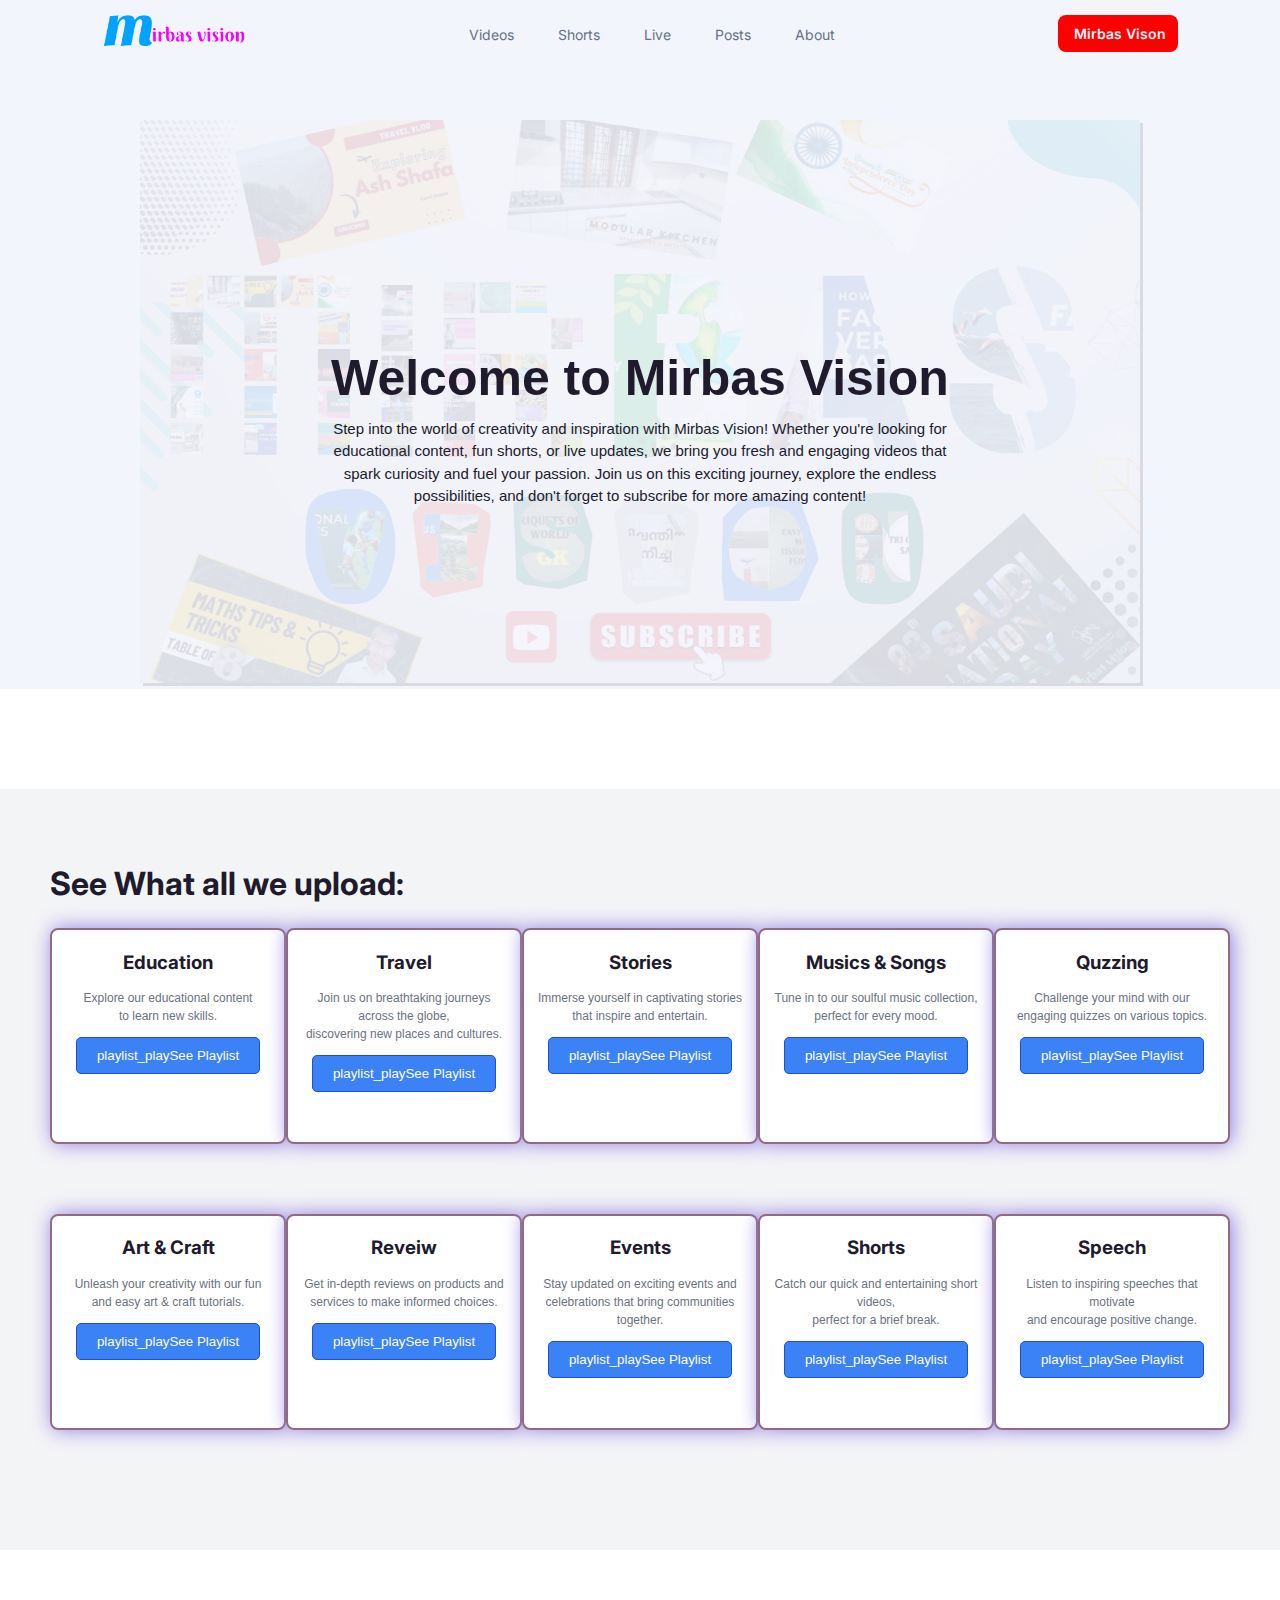
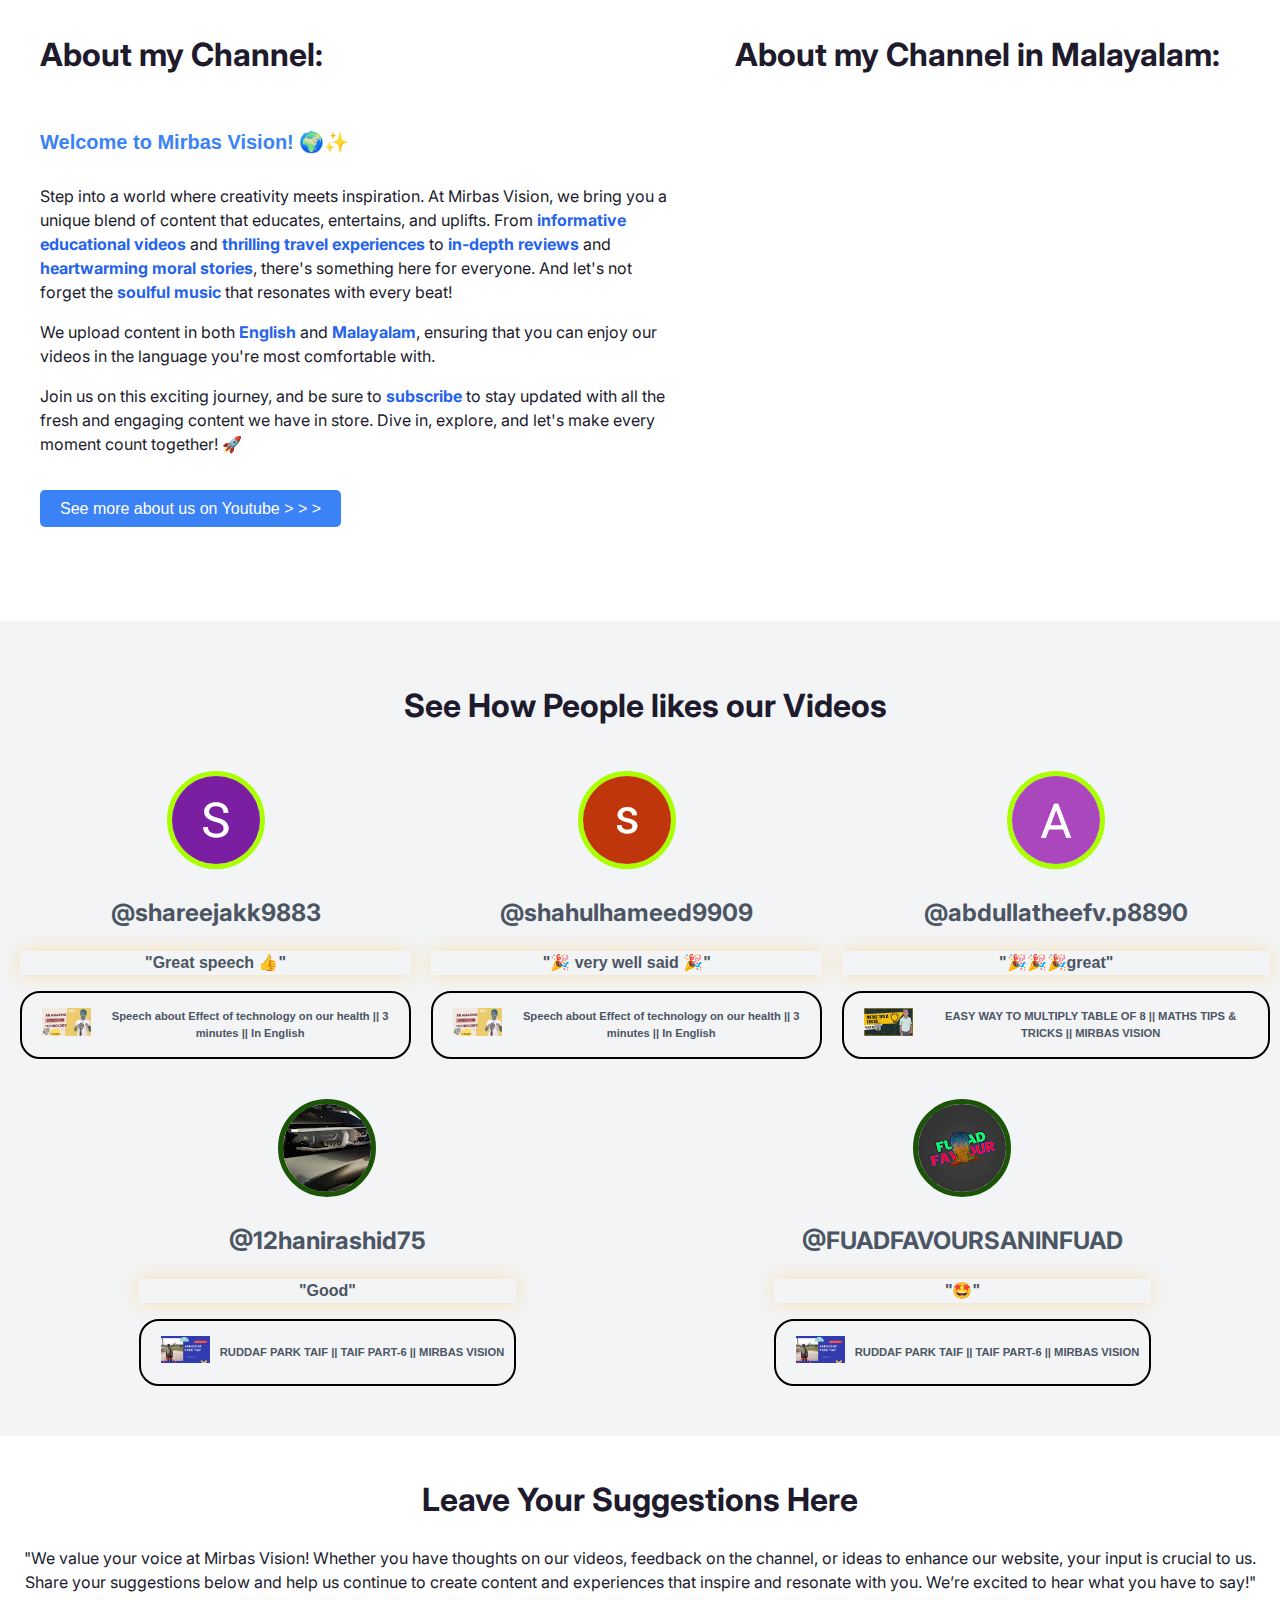
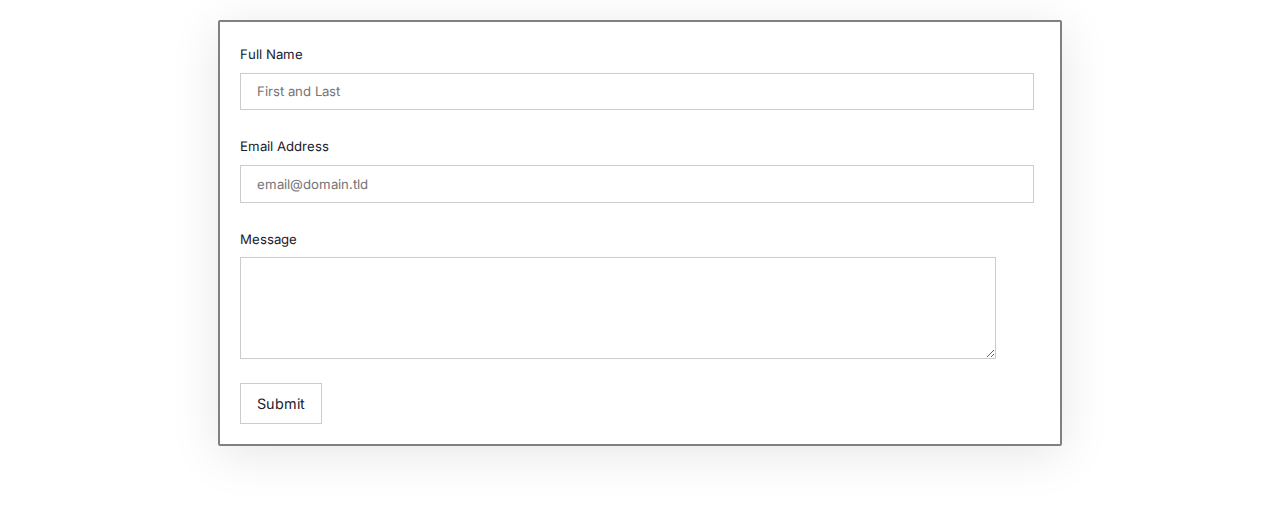
==== index.html @ 774555c0 "nav bar styling changed" ====
<!DOCTYPE html>
<html lang="en">
<head>
    <meta charset="UTF-8">
    <meta name="viewport" content="width=device-width, initial-scale=1.0">
    <title>Mirbas Vision</title>
    <link rel="stylesheet" href="styles.css">
    <link rel="icon" href="Images\icon.png">

    <!-- Google Fonts -->
    <link rel="preconnect" href="https://fonts.googleapis.com">
    <link rel="preconnect" href="https://fonts.gstatic.com" crossorigin>
    <link href="https://fonts.googleapis.com/css2?family=Inter:ital,opsz,wght@0,14..32,100..900;1,14..32,100..900&display=swap" rel="stylesheet">


    <!-- FontAwosme -->
    <script src="https://kit.fontawesome.com/451b776dbe.js" crossorigin="anonymous"></script>
</head>
<body>
    <!-- Nav Bar -->
    <div id="navbar" style="z-index: 1000000000;">
        <div>
           <a href="index.html"><img id="main-logo-img" src="Images\nav logo.png" alt="logo"></a>
            
        </div>
        <div>
            <a style="color: black; text-decoration: none;" href="#"><span class="nav-link">Videos</span></a>
            <a style="color: black; text-decoration: none;" href="#"><span class="nav-link">Shorts</span></a>
            <a style="color: black; text-decoration: none;" href="#"><span class="nav-link">Live</span></a>
            <a style="color: black; text-decoration: none;" href="#"><span class="nav-link">Posts</span></a>
            <a style="color: black; text-decoration: none;" href="#about-section"><span class="nav-link about-link">About</span></a>
        </div>
        <div>
            <a href="https://www.youtube.com/@MirbasVisionMirsab"  target="_blank"><button id="yt-channel-btn"><i class="fa-brands fa-youtube" style="color: white;margin-right: 4px;"></i>Mirbas Vison</button></a>
        </div>
    </div>

    <!-- Secction - 1 -->
    <div id="sec-1" style="z-index: 0;">
        
            <img class="thumbnail-images" src="Images/old images/sec-1-img.png" alt="thumbnail">
        <h1 class="main-text"  >Welcome to <span class="color-change">Mirbas</span> <span class="color-change">Vision</span></h1>
        <div >
            <p class="para">Step into the world of creativity and inspiration with Mirbas Vision! Whether you're looking for educational content, fun shorts, or live updates, we bring you fresh and engaging videos that spark curiosity and fuel your passion. Join us on this exciting journey, explore the endless possibilities, and don't forget to subscribe for more amazing content!</p>
        </div>
        
    </div>
    
    <!-- Section - 2 -->
     <div id="sec-2">
        <h1 class="sec-2-heading main-heading">See What all we upload:</h1>
        <div class="content-main">
            <div class="content-items">
                <h3 class="content-text sub-heading">Education</h3>
                <p class="content-sub-head">Explore our educational content <br> to learn new skills.</p>
                <a href="https://youtube.com/playlist?list=PL8bYaC7bhgFhU2jcxs4bhHSUCP9rIh7Uc&si=Q7-v6ZtLbxTSWRmW" target="_blank"><button class="playlist-btn"><span class="material-symbols-outlined">playlist_play</span>See Playlist</button></a>
            </div>
            <div class="content-items">
                <h3 class="content-text sub-heading">Travel</h3>
                <p class="content-sub-head">Join us on breathtaking journeys <br> across the globe, <br> discovering new places and cultures.</p>
                <a href="https://youtube.com/playlist?list=PL8bYaC7bhgFg9durEkNozwCu2TsKxeXyD&si=hVQhtFo_2AeL1i0R"  target="_blank"><button class="playlist-btn"><span class="material-symbols-outlined">playlist_play</span>See Playlist</button></a>
            </div>
            <div class="content-items sub-heading">
                <h3 class="content-text">Stories</h3>
                <p class="content-sub-head">Immerse yourself in captivating stories <br> that inspire and entertain.</p>
                <a href="https://youtube.com/playlist?list=PL8bYaC7bhgFjnvpKCzP7WiexSYbvR_JY8&si=AfLs-k0jHvlJJ1kh"  target="_blank"><button class="playlist-btn"><span class="material-symbols-outlined">playlist_play</span>See Playlist</button></a>
            </div>
            <div class="content-items">
                <h3 class="content-text sub-heading">Musics & Songs</h3>
                <p class="content-sub-head">Tune in to our soulful music collection, <br> perfect for every mood.</p>
                <a href="https://youtube.com/playlist?list=PL8bYaC7bhgFi1o4-rFasNGmetLKzV7WMw&si=-MtJgw8Ky19RTFXs"  target="_blank"><button class="playlist-btn"><span class="material-symbols-outlined">playlist_play</span>See Playlist</button></a>
            </div>
            <div class="content-items">
                <h3 class="content-text sub-heading">Quzzing</h3>
                <p class="content-sub-head">Challenge your mind with our <br> engaging quizzes on various topics.</p>
                <a href="https://youtube.com/playlist?list=PL8bYaC7bhgFjy9F2F4uWIHZuxIt1H5dH1&si=hp9HhJf40qnDJyjW"  target="_blank"><button class="playlist-btn"><span class="material-symbols-outlined">playlist_play</span>See Playlist</button></a>
            </div>
            
        
        </div>

        <div class="content-main" style="margin-top: 50px;">
            <div class="content-items">
                <h3 class="content-text sub-heading">Art & Craft</h3>
                <p class="content-sub-head">Unleash your creativity with our fun <br> and easy art & craft tutorials.</p>
                <a href="https://youtube.com/playlist?list=PL8bYaC7bhgFjEjI7gQEArBqPzir5z4-0Y&si=yaoNSfnRu_UNQ-P3" target="_blank"><button class="playlist-btn"><span class="material-symbols-outlined">playlist_play</span>See Playlist</button></a>
            </div>
            <div class="content-items">
                <h3 class="content-text sub-heading">Reveiw</h3>
                <p class="content-sub-head">Get in-depth reviews on products and <br> services to make informed choices.</p>
                <a href="https://youtube.com/playlist?list=PL8bYaC7bhgFimoFoyYu5Md6tYWU6nXYOX&si=oVUER81VOf3F0vpn"  target="_blank"><button class="playlist-btn"><span class="material-symbols-outlined">playlist_play</span>See Playlist</button></a>
            </div>
            <div class="content-items">
                <h3 class="content-text sub-heading">Events</h3>
                <p class="content-sub-head">Stay updated on exciting events and <br> celebrations that bring communities together.</p>
                <a href="https://youtube.com/playlist?list=PL8bYaC7bhgFhQ1uNkR5zOfLiBpOJpkiTk&si=vrElMH1qYsUXPWLz"  target="_blank"><button class="playlist-btn"><span class="material-symbols-outlined">playlist_play</span>See Playlist</button></a>
            </div>
            <div class="content-items">
                <h3 class="content-text sub-heading">Shorts</h3>
                <p class="content-sub-head">Catch our quick and entertaining short videos, <br> perfect for a brief break.</p>
                <a href="https://youtube.com/playlist?list=PL8bYaC7bhgFivG1ckwmCe3XUca18A1TVA&si=Pt8NgYuB4DyP9Gyt"  target="_blank"><button class="playlist-btn"><span class="material-symbols-outlined">playlist_play</span>See Playlist</button></a>
            </div>
            <div class="content-items">
                <h3 class="content-text sub-heading">Speech</h3>
                <p class="content-sub-head">Listen to inspiring speeches that motivate <br> and encourage positive change.</p>
                <a href="https://youtube.com/playlist?list=PL8bYaC7bhgFj2A86cq2F2PPoMRM8qU0Lr&si=WZkotZS6mG0tIe76"  target="_blank"><button class="playlist-btn"><span class="material-symbols-outlined">playlist_play</span>See Playlist</button></a>
            </div>
            
        
        </div>
     </div>

     <!-- About Section -->
      <div id="about-section">
        <div style="display: flex; justify-content: space-between;">
            <h1 class="about-sec-heading main-heading">About my Channel:</h1>
            <h1 class="about-sec-heading main-heading">About my Channel in Malayalam:</h1>
        </div>
        
        <div id="ab-content-main">
            <div>
                <h4 class="welcome-text">Welcome to<span class="m"> M</span><span class="irbas">irbas</span> Vision! 🌍✨</h4>
            <p class="ab-paragraph">
                Step into a world where creativity meets inspiration. At Mirbas Vision, we bring you a unique blend of content that educates, entertains, and uplifts. From <strong style="color: #2563EB;">informative educational videos</strong> and <strong style="color: #2563EB;">thrilling travel experiences</strong> to <strong style="color: #2563EB;">in-depth reviews</strong> and <strong style="color: #2563EB;">heartwarming moral stories</strong>, there's something here for everyone. And let's not forget the <strong style="color: #2563EB;">soulful music</strong> that resonates with every beat!
            </p>
            <p class="ab-paragraph">
                We upload content in both <strong style="color: #2563EB;">English</strong> and <strong style="color: #2563EB">Malayalam</strong>, ensuring that you can enjoy our videos in the language you're most comfortable with.
            </p>
            <p class="ab-paragraph" style="margin-bottom: 40px;">
                Join us on this exciting journey, and be sure to <strong style="color: #2563EB;">subscribe</strong> to stay updated with all the fresh and engaging content we have in store. Dive in, explore, and let's make every moment count together! 🚀
            </p>

            <a href="https://www.youtube.com/@MirbasVisionMirsab" class="see-more-link" target="_blank">See more about us on Youtube > > ></a>
            </div>
            
            <div>
                <iframe width="560" height="315" src="https://www.youtube.com/embed/m2aQiemJc_c?si=rCyb8382GKgwzSpM" title="YouTube video player" frameborder="0" allow="accelerometer; autoplay; clipboard-write; encrypted-media; gyroscope; picture-in-picture; web-share" referrerpolicy="strict-origin-when-cross-origin" allowfullscreen></iframe>
            </div>
            
        </div>

    </div>

    <!-- comments section-->
    <div id="comment-sec">
        <h1 class="c-sec-heading main-heading">See How People likes our Videos</h1>
        <div class="comments-main-div">
            <div class="comment-body">
                <img class="commenters-profile-img" src="Images/Profile-1.jpg" alt="commenter's profile picture on Youtube">
                <a style="text-decoration: none;" href="https://www.youtube.com/@shareejakk9883"><h2 class="commenters-name">@shareejakk9883</h2></a>
                <p class="comment-text">"Great  speech 👍"</p>
                <div class="commented-video-details-div"></a>
                    <a  href="https://youtu.be/Bf7k4PfpTXc?si=LZ9r51o5opU4KlUM" target="_blank"><img class="commented-video-img" src="Images/video-1.jpg" alt="commented-video-thumbnail"></a>
                    <a class="commented-video-title" href="https://youtu.be/Bf7k4PfpTXc?si=LZ9r51o5opU4KlUM" target="_blank">Speech about Effect of technology on our health || 3 minutes || In English</a>
                </div>
            </div>
            <div class="comment-body">
                <img class="commenters-profile-img" src="Images/Profile-2.jpg" alt="commenter's profile picture on Youtube">
                <a style="text-decoration: none;" href="https://www.youtube.com/@shahulhameed9909"><h2 class="commenters-name">@shahulhameed9909</h2></a>
                <p class="comment-text">"🎉 very well said 🎉"</p>
                <div class="commented-video-details-div"></a>
                    <a  href="https://youtu.be/Bf7k4PfpTXc?si=LZ9r51o5opU4KlUM" target="_blank"><img class="commented-video-img" src="Images/video-1.jpg" alt="commented-video-thumbnail"></a>
                    <a class="commented-video-title" href="https://youtu.be/Bf7k4PfpTXc?si=LZ9r51o5opU4KlUM" target="_blank">Speech about Effect of technology on our health || 3 minutes || In English</a>
                </div>
            </div>
            <div class="comment-body">
                <img class="commenters-profile-img" src="Images/Profile-3.jpg" alt="commenter's profile picture on Youtube">
                <a style="text-decoration: none;" href="https://www.youtube.com/@abdullatheefv.p8890"><h2 class="commenters-name">@abdullatheefv.p8890</h2></a>
                <p class="comment-text">"🎉🎉🎉great"</p>
                <div class="commented-video-details-div"></a>
                    <a  href="https://youtu.be/zej38-uhLE8?si=8oQ_Bh1FddoycqNY" target="_blank"><img class="commented-video-img" src="Images/video-2.jpg" alt="commented-video-thumbnail"></a>
                    <a class="commented-video-title" href="https://youtu.be/zej38-uhLE8?si=8oQ_Bh1FddoycqNY" target="_blank">EASY WAY TO MULTIPLY TABLE OF 8 || MATHS TIPS & TRICKS || MIRBAS VISION</a>
                </div>
            </div>
        </div>
        <div class="comments-main-div">
            <div class="comment-body">
                <img class="commenters-profile-img b" src="Images/Profile-4.jpg" alt="commenter's profile picture on Youtube">
                <a style="text-decoration: none;" href="https://www.youtube.com/@12hanirashid750"><h2 class="commenters-name">@12hanirashid75</h2></a>
                <p class="comment-text">"Good"</p>
                <div class="commented-video-details-div"></a>
                    <a  href="https://youtu.be/i2f1PzJlBdQ?si=f2pxNvwM7X4YpVJN" target="_blank"><img class="commented-video-img" src="Images/video-3.jpg" alt="commented-video-thumbnail"></a>
                    <a class="commented-video-title" href="https://youtu.be/i2f1PzJlBdQ?si=f2pxNvwM7X4YpVJN" target="_blank">RUDDAF PARK TAIF || TAIF PART-6 || MIRBAS VISION</a>
                </div>
            </div>
            <div class="comment-body">
                <img class="commenters-profile-img b" src="Images/Profile - 5.jpg" alt="commenter's profile picture on Youtube">
                <a style="text-decoration: none;" href="https://www.youtube.com/@FUADFAVOURSANINFUAD"><h2 class="commenters-name">@FUADFAVOURSANINFUAD</h2></a>
                <p class="comment-text">"🤩"</p>
                <div class="commented-video-details-div"></a>
                    <a  href="https://youtu.be/i2f1PzJlBdQ?si=f2pxNvwM7X4YpVJN" target="_blank"><img class="commented-video-img" src="Images/video-3.jpg" alt="commented-video-thumbnail"></a>
                    <a class="commented-video-title" href="https://youtu.be/i2f1PzJlBdQ?si=f2pxNvwM7X4YpVJN" target="_blank">RUDDAF PARK TAIF || TAIF PART-6 || MIRBAS VISION</a>
                </div>
            </div>

        </div>
    </div>

    <!-- Suggestion Section -->
    <div id="suggest-section">
        <h1 class="suggest-sec-heading main-heading">Leave Your Suggestions Here</h1>
        <p class="sub-heading" style="text-align: center;">"We value your voice at Mirbas Vision! Whether you have thoughts on our videos, feedback on the channel, or ideas to enhance our website, your input is crucial to us. Share your suggestions below and help us continue to create content and experiences that inspire and resonate with you. We’re excited to hear what you have to say!"

        </p>

        <div class="suggestion-input-main-container">
        
            <form id="fs-frm" name="simple-contact-form" accept-charset="utf-8" action="https://formspree.io/f/xdknygae" method="post">
                <fieldset id="fs-frm-inputs">
                  <label for="full-name">Full Name</label>
                  <input type="text" name="name" id="full-name" placeholder="First and Last" required="">
                  <label for="email-address">Email Address</label>
                  <input type="email" name="_replyto" id="email-address" placeholder="email@domain.tld" required="">
                  <label for="message">Message</label>
                  <textarea rows="5" name="message" id="message" placeholder="" required=""></textarea>
                  <input type="hidden" name="_subject" id="email-subject" value="Suggestions on website - Mirbas Vision">
                </fieldset>
                <input type="submit" value="Submit">
              </form>
        </div>
             
    </div>

    <!-- Footer Section -->
     <div id="footer-sec">
        <img src="" alt="">
     </div>

     <script>
        function isInViewport(element) {
            const rect = element.getBoundingClientRect();
            return rect.top <= 50 && rect.bottom >= 50;
        }

        // Add scroll event listener
        window.addEventListener('scroll', function() {
        const aboutSection = document.getElementById('about-section');
        const aboutLink = document.querySelector('.nav-link.about-link');
        
        if (isInViewport(aboutSection)) {
            aboutLink.classList.add('about-active');
        } else {
            aboutLink.classList.remove('about-active');
        }
        });
     </script>
</body>
</html>
---- styles.css ----
/* Main / Common */
body {
    margin: 0;
    font-family: Inter, sans-serif;
    color: #201a2d;
    font-size: 1rem;
    line-height: 1.5;
}
/* Nav Bar */
#navbar {
    font-size: 14px;
    font-family: Inter, sans-serif;
    background-color: #F3F5FC;
    display: flex;
    justify-content: space-around;
    padding: 15px 0 15px 0;
    position: fixed;
    top: 0;
    z-index: 99;
    width: -webkit-fill-available;
    
}

#main-logo-img {
    width: 9rem;
    margin: 0;
}

.nav-link {
    padding-top: 10px;
    font-size: 14px;
    margin: 0 20px;
    display: inline-block;
    color: #667085;
    font-size: .875rem;
    line-height: 1.2rem;
    text-decoration: none;
}


#yt-channel-btn {
    -webkit-text-size-adjust: 100%;
    font-family: Inter, sans-serif;
    position: relative;
    padding: 8px 12px; 
    margin: 0;
    font-size: .875rem;
    cursor: pointer;
    border-radius: .5rem;
    border: none;
    line-height: 1.5;
    min-width: 7.5rem;
    background-color: #FF0000;
    color: #f3f5fc;
    font-weight: 600;
    text-align: center;
}

.nav-link:hover {
    border-bottom: 4px solid #fcbf49;
    color: black;
    padding-bottom: 2px;
    font-weight: 600;
}

.nav-link.about-active {
    border-bottom: 4px solid #fcbf49;
    font-weight: 600;
  }
  
/* Section - 1 */
#sec-1 {
    
    padding: 120px 0 0 0;
    text-align: center;
    position: relative;
    text-align: center;
    background-color: #F3F5FC;

}

.thumbnail-images {
    position: relative;
    opacity: 10%;
    width: 1000px;
    box-shadow: 3px 3px black;

}

#thumbnail-images-div {
    border-radius: 10px;
}

.main-text {
    font-family: "Lobster Two", sans-serif;
    font-size: 50px;
    position: absolute;
    top: 50%;
    left: 50%;
    transform: translate(-50%, -50%);
}

.para {
    font-family: "Rubik", sans-serif;
    font-weight: 500;
    font-size: 15px;
    position: absolute;
    top: 65%;
    left: 50%;
    transform: translate(-50%, -50%);
}

.color-change:hover {
    color: #FF00FF;
}

/* Section - 2 */

#sec-2 {
    margin: 100px 0 0 0;
    padding: 50px 50px 100px 50px;
    background-color:#F3F4F6;
}

.content-main {
    display: flex;
    justify-content: space-around;
}

.sec-2-heading {
    
    margin-bottom: 20px;
    
}

.content-items {
    width: 222.425px;
    border-radius: 8px; 
    margin-bottom: 20px;
    background-color: white;
    border: 2px solid #916C80;
    padding: 0 10px 50px 10px;
    text-align: center;
    box-shadow: 2px 0 20px rgb(148, 126, 227);
    
    
}

.content-text {
    
    margin-bottom: 10px;
}

.playlist-btn {

    background-color: #3B82F6; 
    color: #FFFFFF; 
    border: 1px solid #1D4ED8; 
    padding: 10px 20px; 
    border-radius: 5px; 
    font-family: 'Roboto', sans-serif;
    margin: 0;
    cursor: pointer;

}

.playlist-btn:hover {
    background-color: #2563EB;
}

.content-sub-head {
    color: #6B7280;
    font-family: 'Roboto', sans-serif;
    font-size: 12px;
  }

/* About Section */

#about-section {
    margin: 60px 40px 0 40px;
    padding-bottom: 100px;
    background-color: #ffffff1c;

}

.about-sec-heading {
    font-weight: 700;
    font-size: 2rem;
    
    margin-right: 20px;
}

.welcome-text {
    font-size: 20px;
    font-family: 'Roboto', sans-serif;
    line-height: 1.5;
    color: #3B82F6 ;  
}



.ab-pragraph {
    font-family: 'Roboto', sans-serif;
    font-size: 1rem;
    line-height: 1.5;
    color: #4B5563;


}

#ab-content-main {
    display: flex;
    justify-content: space-evenly;
}

.see-more-link {
    background-color: #3B82F6; 
    color: #FFFFFF; 
    padding: 10px 20px; 
    border-radius: 5px; 
    border: #1D4ED8;
    text-decoration: none; 
    font-family: 'Roboto', sans-serif;
    margin-top: 50px;
    
}

.see-more-link:hover {
    background-color: #2563EB;
}

/* Comments Section */

#comment-sec {
    background-color:#F3F4F6;
    padding: 40px 0 30px 10px;
    text-align: center;

}


.comments-main-div {
    display: flex;
    justify-content: space-around;
}

.commenters-profile-img {
    border-radius: 80px;
    border: 5px solid rgb(170, 255, 0);
}

.commenters-name {
    color: #4B5563;
    line-height: 1.5;
    text-decoration: none;
    
}

.commenters-name:hover {
    color: blue;
}

.comment-text {
    font-family: 'Roboto', sans-serif;
    font-size: 1rem;
    font-weight: 600;
    line-height: 1.5;
    color: #4B5563;
    /* background-color: white; */
    box-shadow: 0 0 20px wheat;
}

.commented-video-details-div {
    display: flex;
    justify-content: space-around;
    align-items: center;
    border: 2px solid black;
    border-radius: 20px;
    padding: 5px 10px;
}

.comment-body {
    margin: 20px 10px 20px 10px;
}


.commented-video-img {
    width: 49px;
    padding: 10px;
}

.commented-video-title {
    text-decoration: none;
    font-family: 'Roboto', sans-serif;
    font-size: 0.7rem;
    font-weight: 600;
    line-height: 1.5;
    color: #4B5563;
}

.commented-video-details-div:hover .commented-video-title {
    display: none;
}

.commented-video-details-div:hover::before {
    content: "See more comments from this video";
    text-align: center;
    font-family: 'Roboto', sans-serif;
    font-size: 0.8rem;
    font-weight: 900;
    line-height: 1.5;
    color: #4B5563;
}

.b {
    border: 5px solid rgb(27, 84, 6);
}

/* Suggestion Section */

#suggest-section {
    padding: 0 20px;
    margin: 40px 0 30px 0;
    text-align: center;
}

.suggestion-input-main-container {
    display: inline-flex;
    border: 2px solid gray;
    background-color: white;
    border-radius: 2px;
    margin: 10px;
    box-shadow: 0 8px 50px rgba(0, 0, 0, 0.1);


    
}

form {
    width: 50rem;
    margin: 20px;
}


#fs-frm input,
#fs-frm select,
#fs-frm textarea,
#fs-frm fieldset,
#fs-frm optgroup,
#fs-frm label,
#fs-frm #card-element:disabled {
  font-family: inherit;
  font-size: 90%;
  color: inherit;
  border: none;
  border-radius: 0;
  display: block;
  width: 95%;
  padding: 0;
  margin: 0;
  -webkit-appearance: none;
  appearance: none;
}
#fs-frm label,
#fs-frm legend,
#fs-frm ::placeholder {
  font-size: .825rem;
  margin-bottom: .5rem;
  padding-top: .2rem;
  display: flex;
  align-items: baseline;
}

/* border, padding, margin, width */
#fs-frm input,
#fs-frm select,
#fs-frm textarea,
#fs-frm #card-element {
  border: 1px solid rgba(0,0,0,0.2);
  background-color: rgba(255,255,255,0.9);
  padding: .75em 1rem;
  margin-bottom: 1.5rem;
}
#fs-frm input:focus,
#fs-frm select:focus,
#fs-frm textarea:focus {
  background-color: white;
  outline-style: solid;
  outline-width: thin;
  outline-color: gray;
  outline-offset: -1px;
}
#fs-frm [type="text"],
#fs-frm [type="email"] {
  width: 100%;
}
#fs-frm [type="button"],
#fs-frm [type="submit"],
#fs-frm [type="reset"] {
  width: auto;
  cursor: pointer;
  -webkit-appearance: button;
  -moz-appearance: button;
  appearance: button;
}
#fs-frm [type="button"]:focus,
#fs-frm [type="submit"]:focus,
#fs-frm [type="reset"]:focus {
  outline: none;
}
#fs-frm [type="submit"],
#fs-frm [type="reset"] {
  margin-bottom: 0;
}
#fs-frm select {
  text-transform: none;
}

#fs-frm [type="checkbox"] {
  -webkit-appearance: checkbox;
  -moz-appearance: checkbox;
  appearance: checkbox;
  display: inline-block;
  width: auto;
  margin: 0 .5em 0 0 !important;
}

#fs-frm [type="radio"] {
  -webkit-appearance: radio;
  -moz-appearance: radio;
  appearance: radio;
}
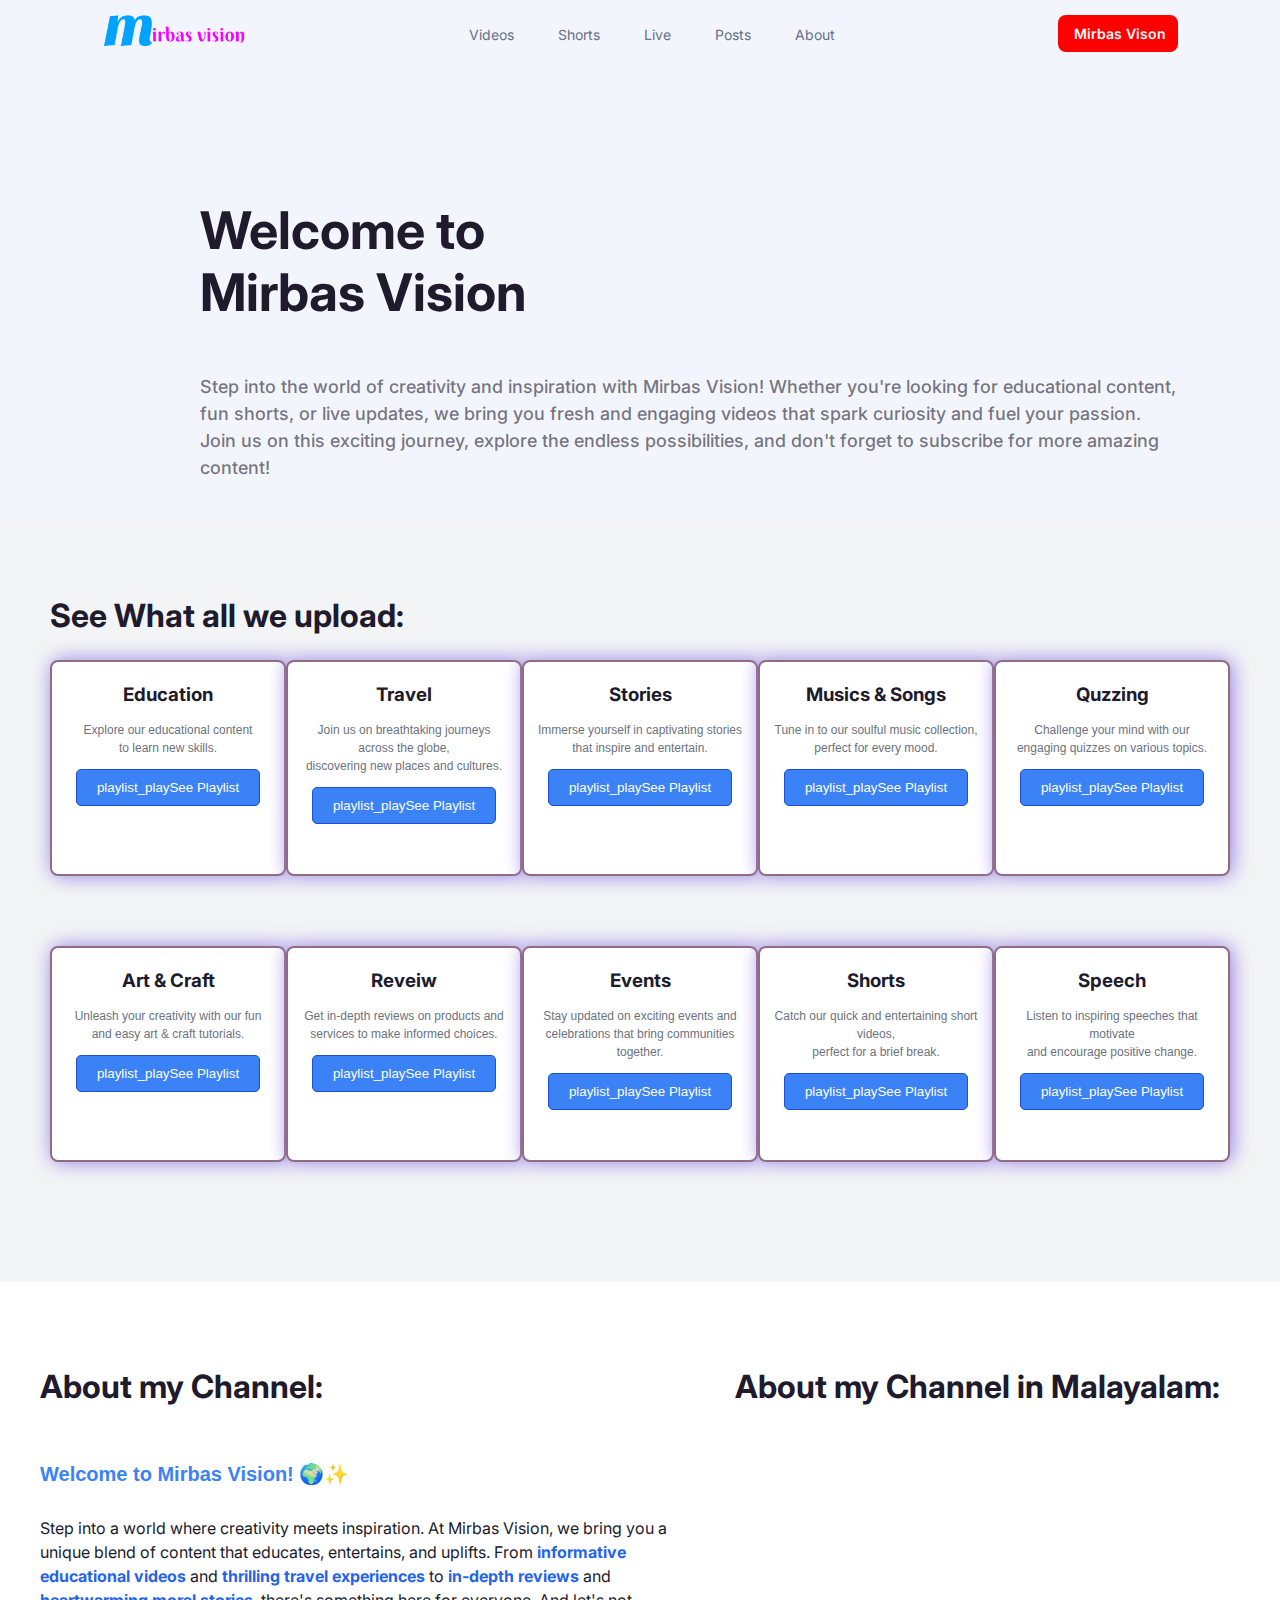
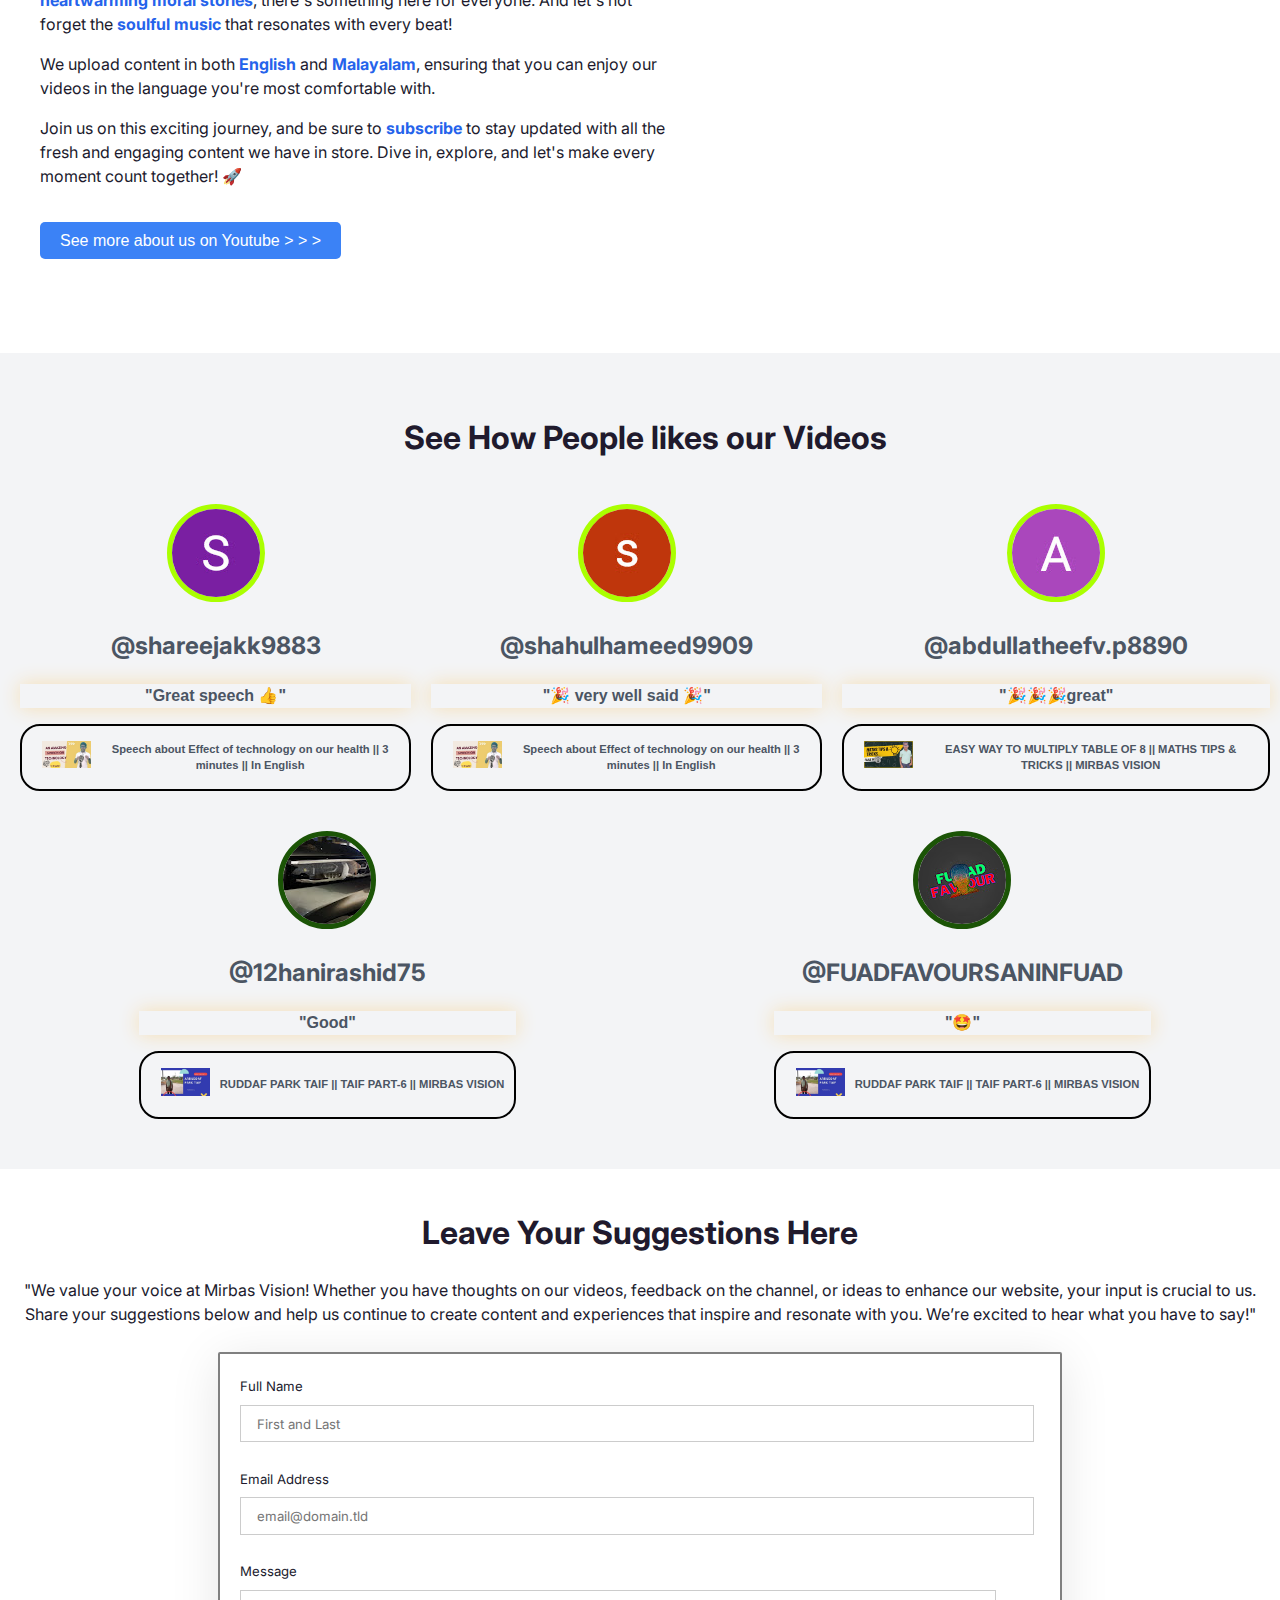
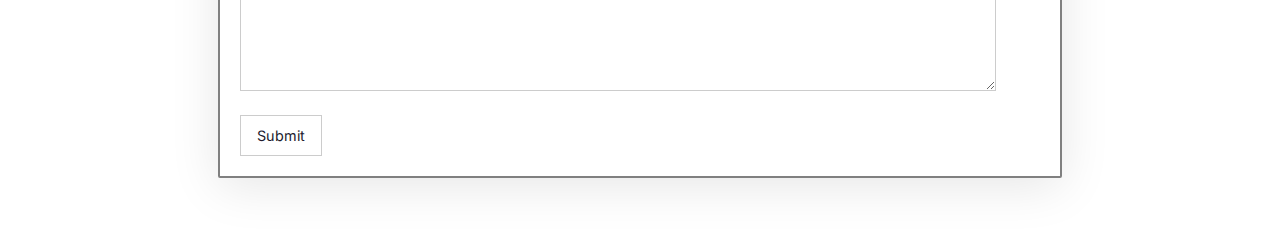
==== commit 4f591b7e: "section 1 edited -1" ====
--- a/index.html
+++ b/index.html
@@ -38,11 +38,15 @@
     <!-- Secction - 1 -->
     <div id="sec-1" style="z-index: 0;">
         
-            <img class="thumbnail-images" src="Images/old images/sec-1-img.png" alt="thumbnail">
-        <h1 class="main-text"  >Welcome to <span class="color-change">Mirbas</span> <span class="color-change">Vision</span></h1>
         <div >
-            <p class="para">Step into the world of creativity and inspiration with Mirbas Vision! Whether you're looking for educational content, fun shorts, or live updates, we bring you fresh and engaging videos that spark curiosity and fuel your passion. Join us on this exciting journey, explore the endless possibilities, and don't forget to subscribe for more amazing content!</p>
-        </div>
+        <h1 class="main-text"  >Welcome to <br> <span class="color-change">Mirbas</span> <span class="color-change">Vision</span></h1>
+        <p class="para">Step into the world of creativity and inspiration with Mirbas Vision! Whether you're looking for educational content, fun shorts, or live updates, we bring you fresh and engaging videos that spark curiosity and fuel your passion. Join us on this exciting journey, explore the endless possibilities, and don't forget to subscribe for more amazing content!</p>
+        </div>
+        <div>
+            <img class="shape-graphics-img" src="https://assets.website-files.com/63902f1c487649a4346ac133/63902f1c487649d6266ac178_shape-01.svg" loading="lazy" alt="" class="img-shape" style="will-change: transform; transform: translate3d(0.654656rem, 0.71225rem, 0px) scale3d(1, 1, 1) rotateX(0deg) rotateY(0deg) rotateZ(0deg) skew(0deg, 0deg); transform-style: preserve-3d;">
+        </div>
+            
+        
         
     </div>
     
--- a/styles.css
+++ b/styles.css
@@ -70,44 +70,32 @@
   
 /* Section - 1 */
 #sec-1 {
-    
-    padding: 120px 0 0 0;
-    text-align: center;
+    display: flex;
+    justify-content: space-around;
+    padding: 200px 100px 0 200px;
+    margin: 0;
     position: relative;
-    text-align: center;
     background-color: #F3F5FC;
-
-}
-
-.thumbnail-images {
-    position: relative;
-    opacity: 10%;
-    width: 1000px;
-    box-shadow: 3px 3px black;
-
-}
-
-#thumbnail-images-div {
-    border-radius: 10px;
+    width: auto;
+
 }
 
 .main-text {
-    font-family: "Lobster Two", sans-serif;
-    font-size: 50px;
-    position: absolute;
-    top: 50%;
-    left: 50%;
-    transform: translate(-50%, -50%);
+    margin: 0 0 3rem 0;
+    font-size: 3.25rem;
+    line-height: 1.2;
+    font-weight: 700;
 }
 
 .para {
-    font-family: "Rubik", sans-serif;
+    margin-bottom: 2.5rem;
     font-weight: 500;
-    font-size: 15px;
-    position: absolute;
-    top: 65%;
-    left: 50%;
-    transform: translate(-50%, -50%);
+    font-size: 1.125rem;
+    color: rgba(32, 26, 45, .6);
+}
+
+.shape-graphics-img {
+    margin: 0 2px 0 0;
 }
 
 .color-change:hover {
@@ -117,7 +105,7 @@
 /* Section - 2 */
 
 #sec-2 {
-    margin: 100px 0 0 0;
+    margin: 0 0 0 0;
     padding: 50px 50px 100px 50px;
     background-color:#F3F4F6;
 }
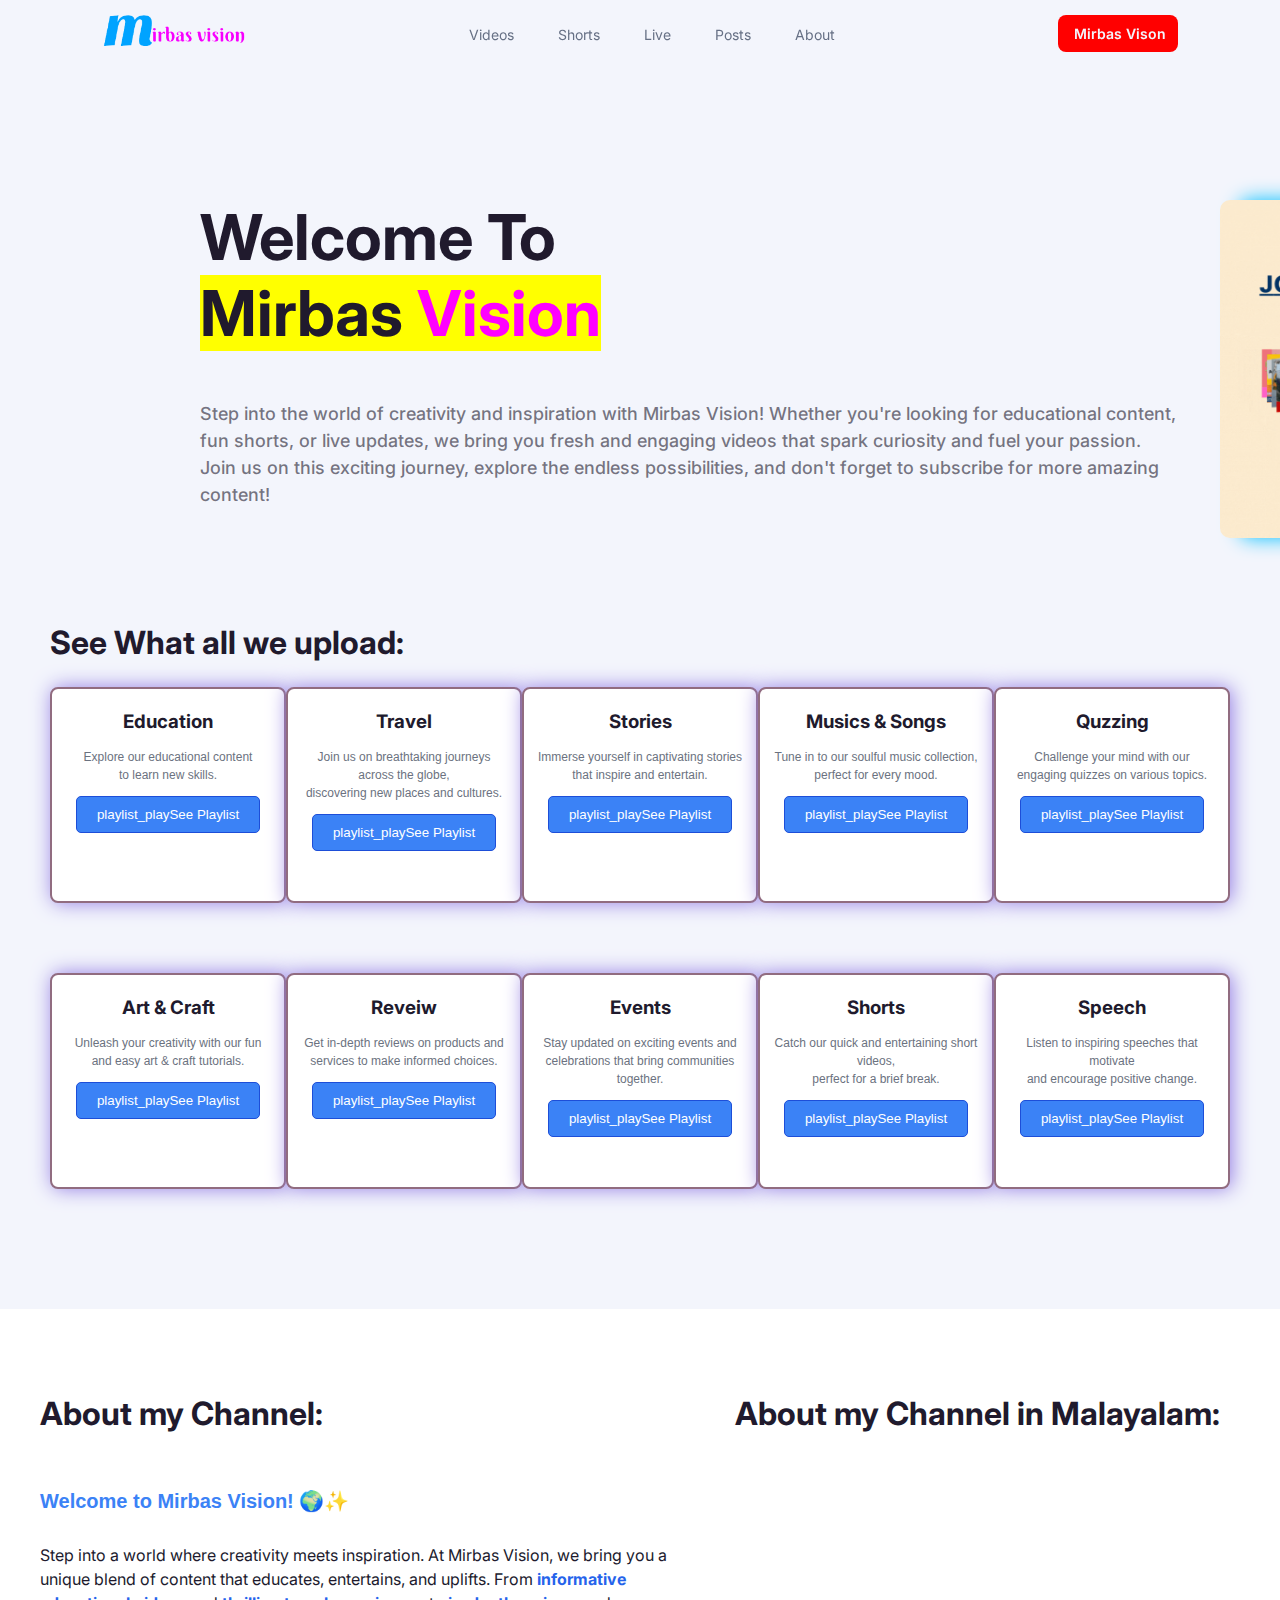
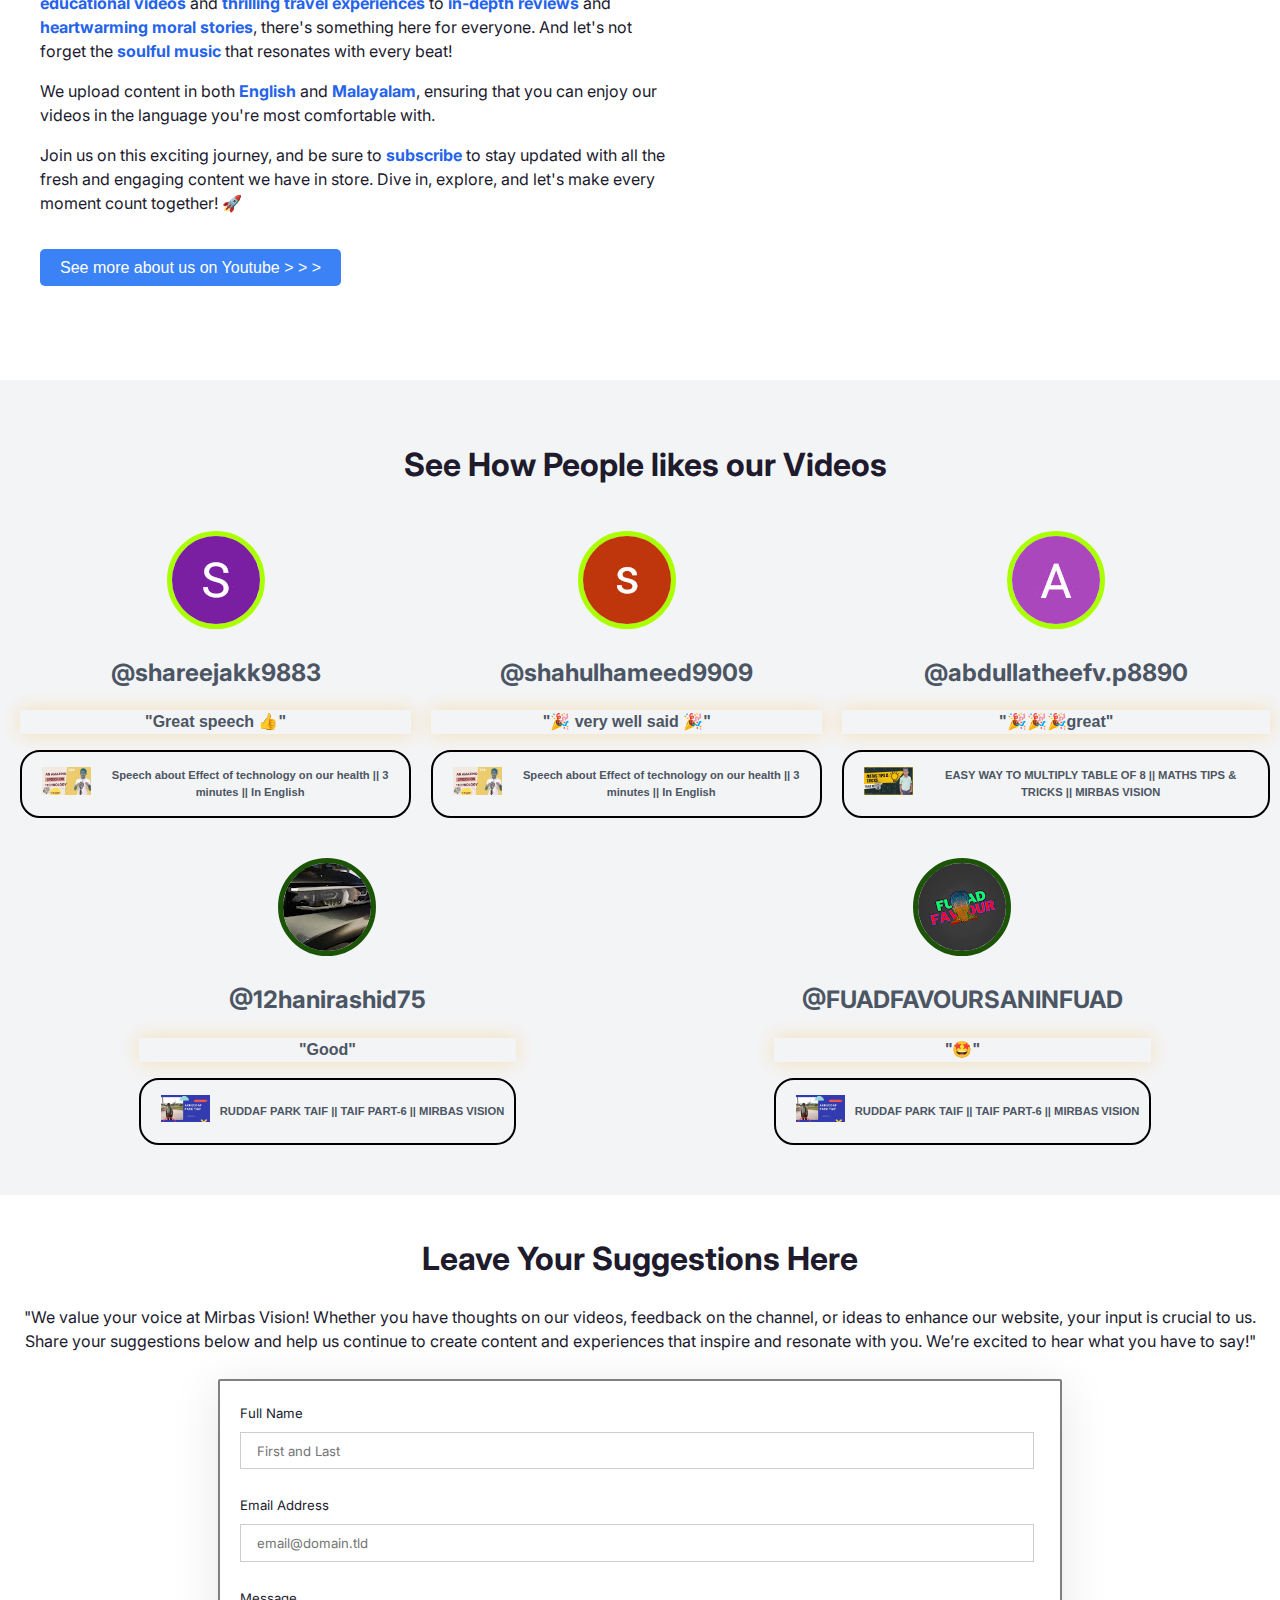
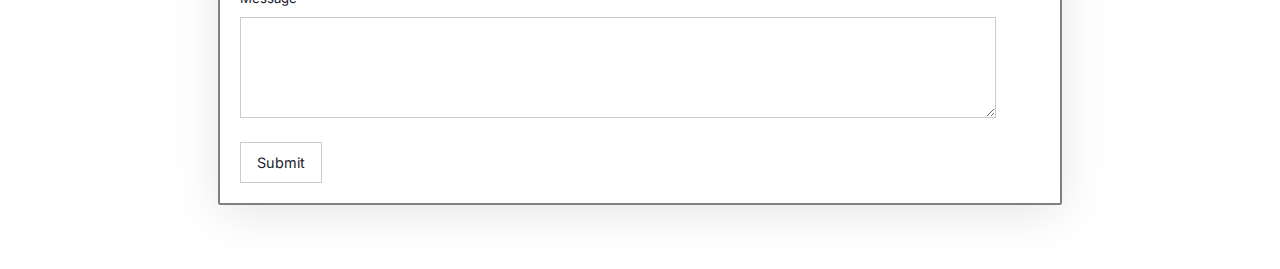
==== commit d098bad6: "Edited Hero Section" ====
--- a/index.html
+++ b/index.html
@@ -39,10 +39,11 @@
     <div id="sec-1" style="z-index: 0;">
         
         <div >
-        <h1 class="main-text"  >Welcome to <br> <span class="color-change">Mirbas</span> <span class="color-change">Vision</span></h1>
+        <h1 class="main-text"  >Welcome To <br> <span class="highlight"><span class="color-change">Mirbas</span> <span class="color-change" style="color: #FF00FF;">Vision</span></span></h1>
         <p class="para">Step into the world of creativity and inspiration with Mirbas Vision! Whether you're looking for educational content, fun shorts, or live updates, we bring you fresh and engaging videos that spark curiosity and fuel your passion. Join us on this exciting journey, explore the endless possibilities, and don't forget to subscribe for more amazing content!</p>
         </div>
         <div>
+            <img class="growth-img-gif" src="Images/sec-1-grafics.gif" alt="growth-gif">
             <img class="shape-graphics-img" src="https://assets.website-files.com/63902f1c487649a4346ac133/63902f1c487649d6266ac178_shape-01.svg" loading="lazy" alt="" class="img-shape" style="will-change: transform; transform: translate3d(0.654656rem, 0.71225rem, 0px) scale3d(1, 1, 1) rotateX(0deg) rotateY(0deg) rotateZ(0deg) skew(0deg, 0deg); transform-style: preserve-3d;">
         </div>
             
@@ -247,6 +248,16 @@
             aboutLink.classList.remove('about-active');
         }
         });
+
+        
+      window.addEventListener('scroll',(e)=>{
+        const nav = document.querySelector('#navbar');
+        if(window.pageYOffset>0){
+          nav.classList.add("add-shadow");
+        }else{
+          nav.classList.remove("add-shadow");
+        }
+      });
      </script>
 </body>
 </html>--- a/styles.css
+++ b/styles.css
@@ -10,7 +10,6 @@
 #navbar {
     font-size: 14px;
     font-family: Inter, sans-serif;
-    background-color: #F3F5FC;
     display: flex;
     justify-content: space-around;
     padding: 15px 0 15px 0;
@@ -67,6 +66,13 @@
     border-bottom: 4px solid #fcbf49;
     font-weight: 600;
   }
+
+.add-shadow {
+    box-shadow: rgba(60, 64, 67, 0.3) 0px 1px 2px 0px;
+    background-color: white;
+    transition: all 0.5s ease-out allow-discrete;
+}
+  
   
 /* Section - 1 */
 #sec-1 {
@@ -82,7 +88,7 @@
 
 .main-text {
     margin: 0 0 3rem 0;
-    font-size: 3.25rem;
+    font-size: 3.95rem;
     line-height: 1.2;
     font-weight: 700;
 }
@@ -95,9 +101,22 @@
 }
 
 .shape-graphics-img {
-    margin: 0 2px 0 0;
-}
-
+    margin-top: -140px;
+    z-index: 5;
+    position: relative;
+}
+
+.growth-img-gif {
+    position: absolute;
+    margin: 0 0 0 40px;
+    width: 600px;
+    border-radius: 10px;
+    z-index: 900;
+    box-shadow: 20px 0px 20px deepskyblue ;
+}
+.highlight{
+    background-color: yellow;
+}
 .color-change:hover {
     color: #FF00FF;
 }
@@ -107,7 +126,7 @@
 #sec-2 {
     margin: 0 0 0 0;
     padding: 50px 50px 100px 50px;
-    background-color:#F3F4F6;
+    background-color:#F3F5FC;
 }
 
 .content-main {
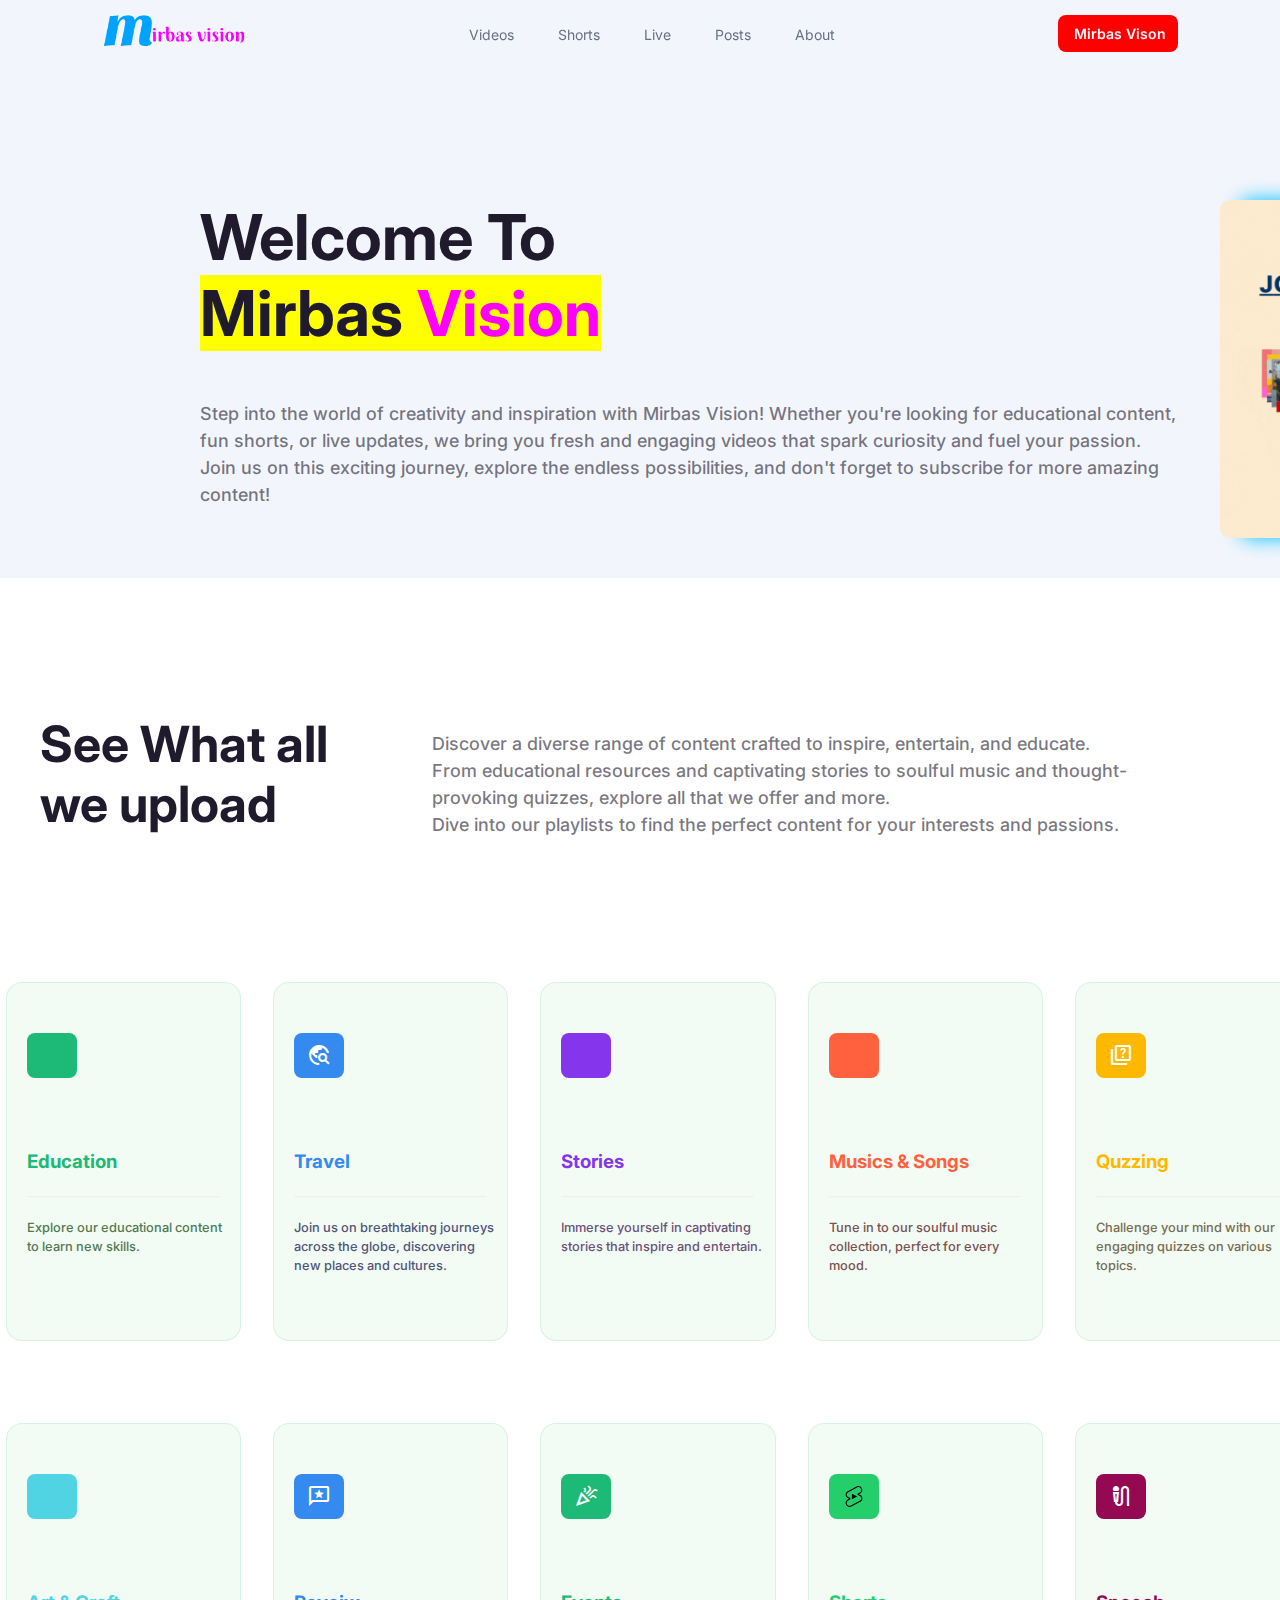
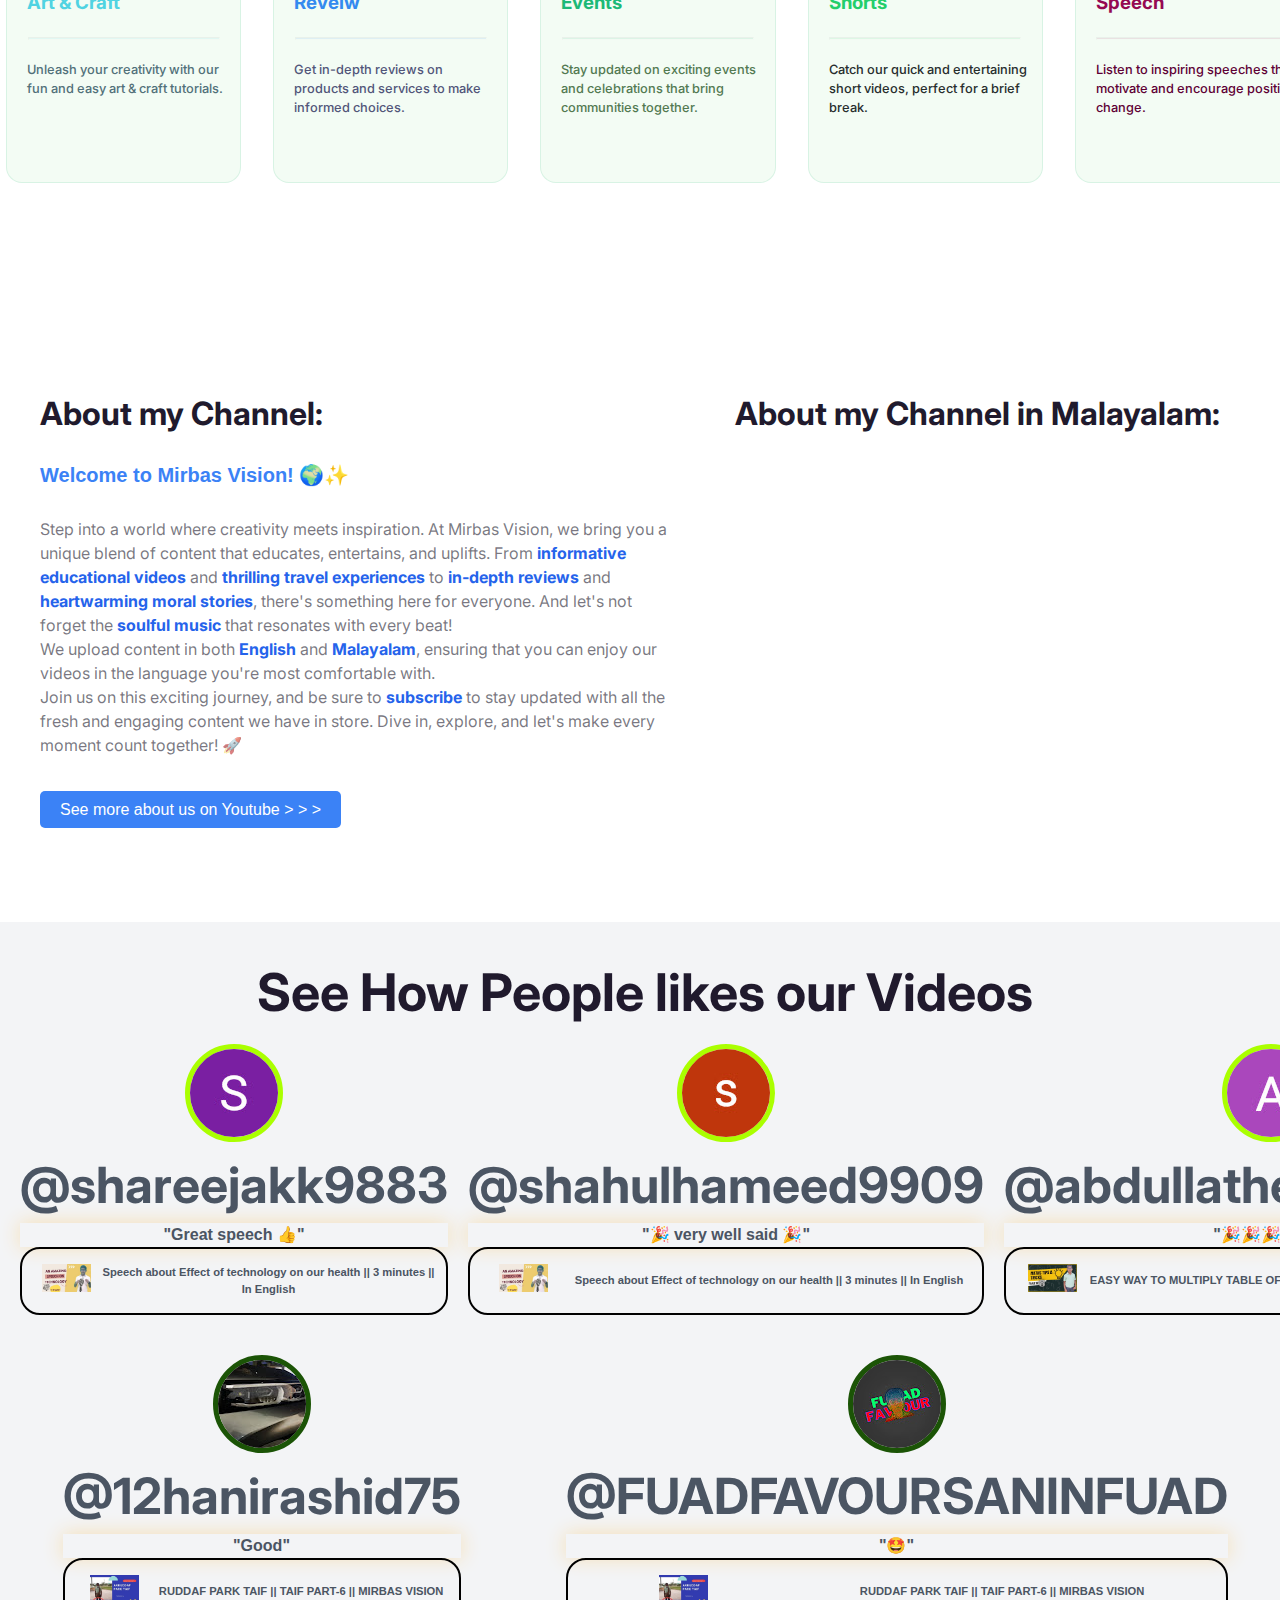
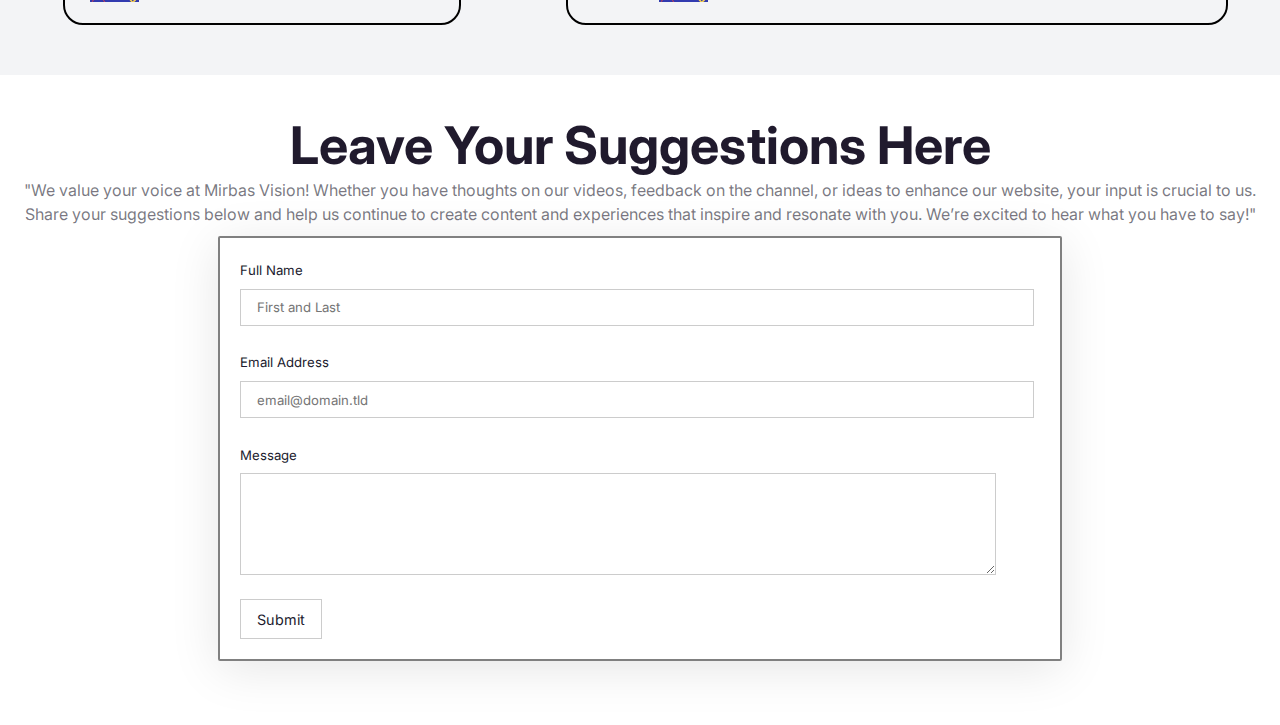
==== commit 283a3a77: "Secton - 2 edited" ====
--- a/index.html
+++ b/index.html
@@ -11,7 +11,7 @@
     <link rel="preconnect" href="https://fonts.googleapis.com">
     <link rel="preconnect" href="https://fonts.gstatic.com" crossorigin>
     <link href="https://fonts.googleapis.com/css2?family=Inter:ital,opsz,wght@0,14..32,100..900;1,14..32,100..900&display=swap" rel="stylesheet">
-
+    <link rel="stylesheet" href="https://fonts.googleapis.com/css2?family=Material+Symbols+Outlined:opsz,wght,FILL,GRAD@20..48,100..700,0..1,-50..200" />
 
     <!-- FontAwosme -->
     <script src="https://kit.fontawesome.com/451b776dbe.js" crossorigin="anonymous"></script>
@@ -53,65 +53,98 @@
     
     <!-- Section - 2 -->
      <div id="sec-2">
-        <h1 class="sec-2-heading main-heading">See What all we upload:</h1>
+        <div class="headings">
+            <h2 class="sec-2-heading main-heading">See What all we upload</h2>
+            <div>
+                <p style="font-size: 1.125rem; font-weight: 500" class="sec-2-sub-heading">Discover a diverse range of content crafted to inspire, entertain, and educate. <br> From educational resources and captivating stories to soulful music and thought-provoking quizzes, explore all that we offer and more. <br> Dive into our playlists to find the perfect content for your interests and passions.</p>
+            </div>
+        </div>
         <div class="content-main">
-            <div class="content-items">
-                <h3 class="content-text sub-heading">Education</h3>
-                <p class="content-sub-head">Explore our educational content <br> to learn new skills.</p>
-                <a href="https://youtube.com/playlist?list=PL8bYaC7bhgFhU2jcxs4bhHSUCP9rIh7Uc&si=Q7-v6ZtLbxTSWRmW" target="_blank"><button class="playlist-btn"><span class="material-symbols-outlined">playlist_play</span>See Playlist</button></a>
-            </div>
-            <div class="content-items">
-                <h3 class="content-text sub-heading">Travel</h3>
-                <p class="content-sub-head">Join us on breathtaking journeys <br> across the globe, <br> discovering new places and cultures.</p>
-                <a href="https://youtube.com/playlist?list=PL8bYaC7bhgFg9durEkNozwCu2TsKxeXyD&si=hVQhtFo_2AeL1i0R"  target="_blank"><button class="playlist-btn"><span class="material-symbols-outlined">playlist_play</span>See Playlist</button></a>
-            </div>
-            <div class="content-items sub-heading">
-                <h3 class="content-text">Stories</h3>
-                <p class="content-sub-head">Immerse yourself in captivating stories <br> that inspire and entertain.</p>
-                <a href="https://youtube.com/playlist?list=PL8bYaC7bhgFjnvpKCzP7WiexSYbvR_JY8&si=AfLs-k0jHvlJJ1kh"  target="_blank"><button class="playlist-btn"><span class="material-symbols-outlined">playlist_play</span>See Playlist</button></a>
-            </div>
-            <div class="content-items">
-                <h3 class="content-text sub-heading">Musics & Songs</h3>
-                <p class="content-sub-head">Tune in to our soulful music collection, <br> perfect for every mood.</p>
-                <a href="https://youtube.com/playlist?list=PL8bYaC7bhgFi1o4-rFasNGmetLKzV7WMw&si=-MtJgw8Ky19RTFXs"  target="_blank"><button class="playlist-btn"><span class="material-symbols-outlined">playlist_play</span>See Playlist</button></a>
-            </div>
-            <div class="content-items">
-                <h3 class="content-text sub-heading">Quzzing</h3>
-                <p class="content-sub-head">Challenge your mind with our <br> engaging quizzes on various topics.</p>
-                <a href="https://youtube.com/playlist?list=PL8bYaC7bhgFjy9F2F4uWIHZuxIt1H5dH1&si=hp9HhJf40qnDJyjW"  target="_blank"><button class="playlist-btn"><span class="material-symbols-outlined">playlist_play</span>See Playlist</button></a>
-            </div>
-            
-        
-        </div>
-
-        <div class="content-main" style="margin-top: 50px;">
-            <div class="content-items">
-                <h3 class="content-text sub-heading">Art & Craft</h3>
-                <p class="content-sub-head">Unleash your creativity with our fun <br> and easy art & craft tutorials.</p>
-                <a href="https://youtube.com/playlist?list=PL8bYaC7bhgFjEjI7gQEArBqPzir5z4-0Y&si=yaoNSfnRu_UNQ-P3" target="_blank"><button class="playlist-btn"><span class="material-symbols-outlined">playlist_play</span>See Playlist</button></a>
-            </div>
-            <div class="content-items">
-                <h3 class="content-text sub-heading">Reveiw</h3>
-                <p class="content-sub-head">Get in-depth reviews on products and <br> services to make informed choices.</p>
-                <a href="https://youtube.com/playlist?list=PL8bYaC7bhgFimoFoyYu5Md6tYWU6nXYOX&si=oVUER81VOf3F0vpn"  target="_blank"><button class="playlist-btn"><span class="material-symbols-outlined">playlist_play</span>See Playlist</button></a>
-            </div>
-            <div class="content-items">
-                <h3 class="content-text sub-heading">Events</h3>
-                <p class="content-sub-head">Stay updated on exciting events and <br> celebrations that bring communities together.</p>
-                <a href="https://youtube.com/playlist?list=PL8bYaC7bhgFhQ1uNkR5zOfLiBpOJpkiTk&si=vrElMH1qYsUXPWLz"  target="_blank"><button class="playlist-btn"><span class="material-symbols-outlined">playlist_play</span>See Playlist</button></a>
-            </div>
-            <div class="content-items">
-                <h3 class="content-text sub-heading">Shorts</h3>
-                <p class="content-sub-head">Catch our quick and entertaining short videos, <br> perfect for a brief break.</p>
-                <a href="https://youtube.com/playlist?list=PL8bYaC7bhgFivG1ckwmCe3XUca18A1TVA&si=Pt8NgYuB4DyP9Gyt"  target="_blank"><button class="playlist-btn"><span class="material-symbols-outlined">playlist_play</span>See Playlist</button></a>
-            </div>
-            <div class="content-items">
-                <h3 class="content-text sub-heading">Speech</h3>
-                <p class="content-sub-head">Listen to inspiring speeches that motivate <br> and encourage positive change.</p>
-                <a href="https://youtube.com/playlist?list=PL8bYaC7bhgFj2A86cq2F2PPoMRM8qU0Lr&si=WZkotZS6mG0tIe76"  target="_blank"><button class="playlist-btn"><span class="material-symbols-outlined">playlist_play</span>See Playlist</button></a>
-            </div>
-            
-        
+            <a class="playlist-link" href="https://youtube.com/playlist?list=PL8bYaC7bhgFhU2jcxs4bhHSUCP9rIh7Uc&si=nShqKZ0RgcwBSOHH" target="_blank">
+                <div style="color: #1cb977;" class="content-items">
+                    <div class="icon" style="background-color: #1cb977 !important ;"><i style="padding-right: 10px;" class="fa-solid fa-person-chalkboard fa-xl"></i></div>
+                    <h3 class="content-text sub-heading">Education</h3>
+                    <hr class="content-break-point" style="background-color: #1cb977;">
+                    <p class="content-sub-head" style="color: #527951;">Explore our educational content to learn new skills.</p>
+                </div>
+            </a>
+            <a class="playlist-link" href="https://youtube.com/playlist?list=PL8bYaC7bhgFg9durEkNozwCu2TsKxeXyD&si=hVQhtFo_2AeL1i0R" target="_blank">
+                <div style="color: #348AEF;" class="content-items">
+                    <div class="icon" style="background-color: #348AEF !important ;"><span class="material-symbols-outlined">travel_explore</span></div>
+                    <h3 class="content-text sub-heading">Travel</h3>
+                    <hr class="content-break-point" style="background-color: #348AEF;">
+                    <p class="content-sub-head" style="color: #515579;">Join us on breathtaking journeys across the globe, discovering new places and cultures.</p>
+                </div>
+            </a>
+
+            <a class="playlist-link" href="https://youtube.com/playlist?list=PL8bYaC7bhgFjnvpKCzP7WiexSYbvR_JY8&si=AfLs-k0jHvlJJ1kh" target="_blank">
+                <div style="color: #8535EB;" class="content-items">
+                    <div class="icon" style="background-color: #8535EB !important ;"><i class="fa-solid fa-film fa-xl"></i></div>
+                    <h3 class="content-text sub-heading">Stories</h3>
+                    <hr class="content-break-point" style="background-color: #8535EB;">
+                    <p class="content-sub-head" style="color: #6c5179;">Immerse yourself in captivating stories that inspire and entertain.</p>
+                </div>
+            </a>
+            <a class="playlist-link" href="https://youtube.com/playlist?list=PL8bYaC7bhgFi1o4-rFasNGmetLKzV7WMw&si=-MtJgw8Ky19RTFXs" target="_blank">
+                <div style="color: #FF613F;" class="content-items">
+                    <div class="icon" style="background-color: #FF613F !important ;"><i class="fa-solid fa-music fa-xl"></i></div>
+                    <h3 class="content-text sub-heading">Musics & Songs</h3>
+                    <hr class="content-break-point" style="background-color: #FF613F;">
+                    <p class="content-sub-head" style="color: #795151;">Tune in to our soulful music collection, perfect for every mood.</p>
+                </div>
+            </a>
+            <a class="playlist-link" href="https://youtube.com/playlist?list=PL8bYaC7bhgFjy9F2F4uWIHZuxIt1H5dH1&si=hp9HhJf40qnDJyjW" target="_blank">
+                <div style="color: #FFB800;" class="content-items">
+                    <div class="icon" style="background-color: #FFB800 !important ;"><span class="material-symbols-outlined">quiz</span></div>
+                    <h3 class="content-text sub-heading">Quzzing</h3>
+                    <hr class="content-break-point" style="background-color: #FFB800;">
+                    <p class="content-sub-head" style="color: #796c51;">Challenge your mind with our engaging quizzes on various topics.</p>
+                </div>
+            </a>
+            
+        </div>
+
+        <div class="content-main" style="margin-top: 50px;"> 
+            <a class="playlist-link" href="https://youtube.com/playlist?list=PL8bYaC7bhgFjEjI7gQEArBqPzir5z4-0Y&si=yaoNSfnRu_UNQ-P3" target="_blank">
+                <div style="color: #50D3E2;" class="content-items">
+                    <div class="icon" style="background-color: #50D3E2 !important ;"><i class="fa-solid fa-palette fa-xl"></i></div>
+                    <h3 class="content-text sub-heading">Art & Craft</h3>
+                    <hr class="content-break-point" style="background-color: #50D3E2;">
+                    <p class="content-sub-head" style="color: #517079;">Unleash your creativity with our fun and easy art & craft tutorials.</p>
+                </div>
+            </a>
+            <a class="playlist-link" href="https://youtube.com/playlist?list=PL8bYaC7bhgFimoFoyYu5Md6tYWU6nXYOX&si=oVUER81VOf3F0vpn" target="_blank">
+                <div style="color: #348AEF;" class="content-items">
+                    <div class="icon" style="background-color: #348AEF !important ;"><span class="material-symbols-outlined">reviews</span></div>
+                    <h3 class="content-text sub-heading">Reveiw</h3>
+                    <hr class="content-break-point" style="background-color: #348AEF;">
+                    <p class="content-sub-head" style="color: #515579;">Get in-depth reviews on products and services to make informed choices.</p>
+                </div>
+            </a>
+            <a class="playlist-link" href="https://youtube.com/playlist?list=PL8bYaC7bhgFhQ1uNkR5zOfLiBpOJpkiTk&si=vrElMH1qYsUXPWLz" target="_blank">
+                <div style="color: #1CB977;" class="content-items">
+                    <div class="icon" style="background-color: #1CB977 !important ;"><span class="material-symbols-outlined">celebration</span></div>
+                    <h3 class="content-text sub-heading">Events</h3>
+                    <hr class="content-break-point" style="background-color: #1CB977;">
+                    <p class="content-sub-head" style="color: #527951;">Stay updated on exciting events and celebrations that bring communities together.</p>
+                </div>
+            </a>
+            <a class="playlist-link" href="https://youtube.com/playlist?list=PL8bYaC7bhgFivG1ckwmCe3XUca18A1TVA&si=Pt8NgYuB4DyP9Gyt" target="_blank">
+                <div style="color: #23CE6B;" class="content-items">
+                    <div class="icon" style="background-color: #23CE6B !important ;"><svg xmlns="http://www.w3.org/2000/svg" height="24" viewBox="0 0 24 24" width="24" focusable="false" aria-hidden="true" style="pointer-events: none; display: inherit; width: 100%; height: 100%;"><path d="M10 14.65v-5.3L15 12l-5 2.65zm7.77-4.33-1.2-.5L18 9.06c1.84-.96 2.53-3.23 1.56-5.06s-3.24-2.53-5.07-1.56L6 6.94c-1.29.68-2.07 2.04-2 3.49.07 1.42.93 2.67 2.22 3.25.03.01 1.2.5 1.2.5L6 14.93c-1.83.97-2.53 3.24-1.56 5.07.97 1.83 3.24 2.53 5.07 1.56l8.5-4.5c1.29-.68 2.06-2.04 1.99-3.49-.07-1.42-.94-2.68-2.23-3.25zm-.23 5.86-8.5 4.5c-1.34.71-3.01.2-3.72-1.14-.71-1.34-.2-3.01 1.14-3.72l2.04-1.08v-1.21l-.69-.28-1.11-.46c-.99-.41-1.65-1.35-1.7-2.41-.05-1.06.52-2.06 1.46-2.56l8.5-4.5c1.34-.71 3.01-.2 3.72 1.14.71 1.34.2 3.01-1.14 3.72L15.5 9.26v1.21l1.8.74c.99.41 1.65 1.35 1.7 2.41.05 1.06-.52 2.06-1.46 2.56z"></path></svg></div>
+                    <h3 class="content-text sub-heading">Shorts</h3>
+                    <hr class="content-break-point" style="background-color: #23CE6B;">
+                    <p class="content-sub-head" style="color: #272D2D;">Catch our quick and entertaining short videos, perfect for a brief break.</p>
+                </div>
+            </a>
+            <a class="playlist-link" href="https://youtube.com/playlist?list=PL8bYaC7bhgFj2A86cq2F2PPoMRM8qU0Lr&si=WZkotZS6mG0tIe76" target="_blank">
+                <div style="color: #950952;" class="content-items">
+                    <div class="icon" style="background-color: #950952 !important ;"><span class="material-symbols-outlined">mic_external_on</span></div>
+                    <h3 class="content-text sub-heading">Speech</h3>
+                    <hr class="content-break-point" style="background-color: #950952;">
+                    <p class="content-sub-head" style="color: #5E0035;">Listen to inspiring speeches that motivate and encourage positive change.</p>
+                </div>
+            </a>
         </div>
      </div>
 
--- a/styles.css
+++ b/styles.css
@@ -5,6 +5,29 @@
     color: #201a2d;
     font-size: 1rem;
     line-height: 1.5;
+    scrollbar-width: thin;
+    scroll-behavior: smooth;
+    overflow-x: hidden; 
+}
+
+h1 {
+    margin: 0;
+    font-size: 3.25rem;
+    line-height: 1.2;
+    font-weight: 700;
+}
+h2 {
+    margin-top: 0;
+    margin-bottom: 0;
+    font-size: 3.125rem;
+    line-height: 1.2;
+    font-weight: 700;
+}
+
+p {
+    margin-top: 0;
+    margin-bottom: 0;
+    color: rgba(32, 26, 45, .6);
 }
 /* Nav Bar */
 #navbar {
@@ -53,6 +76,7 @@
     color: #f3f5fc;
     font-weight: 600;
     text-align: center;
+    transition: all .10s cubic-bezier(.89,1.02,1,-0.74) .2s ;
 }
 
 .nav-link:hover {
@@ -72,13 +96,16 @@
     background-color: white;
     transition: all 0.5s ease-out allow-discrete;
 }
-  
+
+#yt-channel-btn:hover {
+    background-color: #000;
+}
   
 /* Section - 1 */
 #sec-1 {
     display: flex;
     justify-content: space-around;
-    padding: 200px 100px 0 200px;
+    padding: 200px 100px 30px 200px;
     margin: 0;
     position: relative;
     background-color: #F3F5FC;
@@ -107,6 +134,7 @@
 }
 
 .growth-img-gif {
+    
     position: absolute;
     margin: 0 0 0 40px;
     width: 600px;
@@ -124,62 +152,96 @@
 /* Section - 2 */
 
 #sec-2 {
-    margin: 0 0 0 0;
-    padding: 50px 50px 100px 50px;
-    background-color:#F3F5FC;
-}
-
+    padding: 8.5rem 1.8rem;
+    background-color:white;
+    position: relative;
+    left: -50px;
+    right: 50px;
+    z-index: 2;
+    width: 100%;
+    max-width: 75rem;
+    margin-right: auto;
+    margin-left: auto;
+
+}
+
+.headings {
+    display: flex;
+    justify-content: space-between;
+    align-items: center;
+    margin-bottom: 7rem;
+    grid-column-gap: 2.5rem;
+    margin-left: 50px;
+}
 .content-main {
     display: flex;
-    justify-content: space-around;
+    justify-content: space-between;
 }
 
 .sec-2-heading {
-    
     margin-bottom: 20px;
-    
 }
 
 .content-items {
-    width: 222.425px;
-    border-radius: 8px; 
-    margin-bottom: 20px;
-    background-color: white;
-    border: 2px solid #916C80;
-    padding: 0 10px 50px 10px;
+
+    width: 213.200px;
+    margin-bottom: 0;
+    background-color: #f3fcf4;
+    padding: 50px 10px 0 10px;
+    border: .0625rem solid #000;
+    border-radius: 1rem;
+    height: 307.688px;
+    border-color: rgba(28, 185, 119, .12);
+    margin: 16px;
+    transition: all .10s ease-out;
+}
+
+.content-items:hover {
+    width: 250px ;
+    box-shadow: 0px 0px 20px chocolate;
+}
+.content-text {
+    margin-bottom: 10px;
+    padding-left: 10px;
+}
+
+.content-break-point {
+    width: 190px;
+    height: .0625rem;
+    margin-top: 1.25rem;
+    margin-bottom: 1.25rem;
+    opacity: .10;
+    padding: 0;
+    height: 0.1px;
+}
+
+
+.icon {
+    padding: 10px;
+    width: 30px;
+    height: 25px;
+    margin-bottom: 70px;
+    margin-left: 10px;
     text-align: center;
-    box-shadow: 2px 0 20px rgb(148, 126, 227);
-    
-    
-}
-
-.content-text {
-    
-    margin-bottom: 10px;
-}
-
-.playlist-btn {
-
-    background-color: #3B82F6; 
-    color: #FFFFFF; 
-    border: 1px solid #1D4ED8; 
-    padding: 10px 20px; 
-    border-radius: 5px; 
-    font-family: 'Roboto', sans-serif;
+    border-radius: 8px;
+    color: white;
+}
+
+.playlist-link {
+    text-decoration: none;
     margin: 0;
-    cursor: pointer;
-
-}
-
-.playlist-btn:hover {
-    background-color: #2563EB;
+    padding: 0;
+
 }
 
 .content-sub-head {
-    color: #6B7280;
-    font-family: 'Roboto', sans-serif;
-    font-size: 12px;
+    color: inherit;
+    font-size: .8rem;
+    padding-left: 10px;
+    font-weight: 500;
   }
+
+  
 
 /* About Section */
 
@@ -235,7 +297,6 @@
 .see-more-link:hover {
     background-color: #2563EB;
 }
-
 /* Comments Section */
 
 #comment-sec {
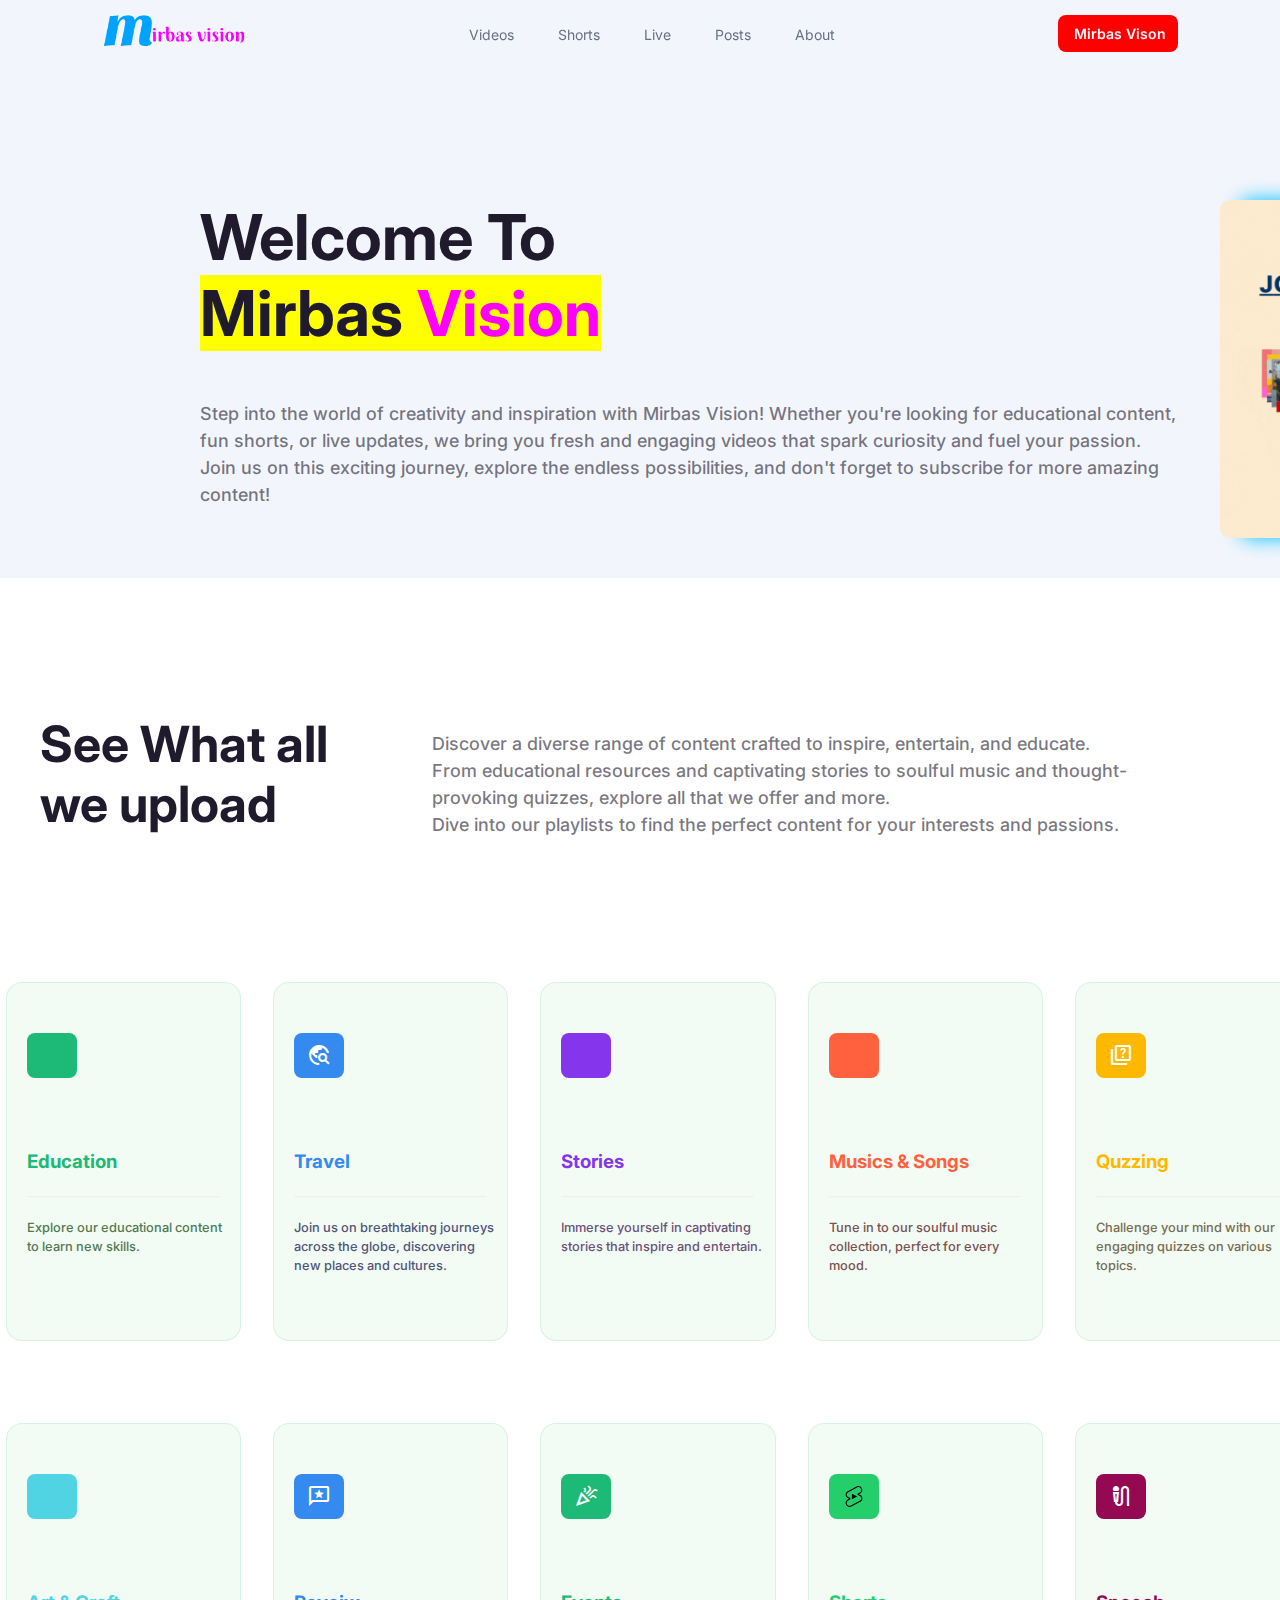
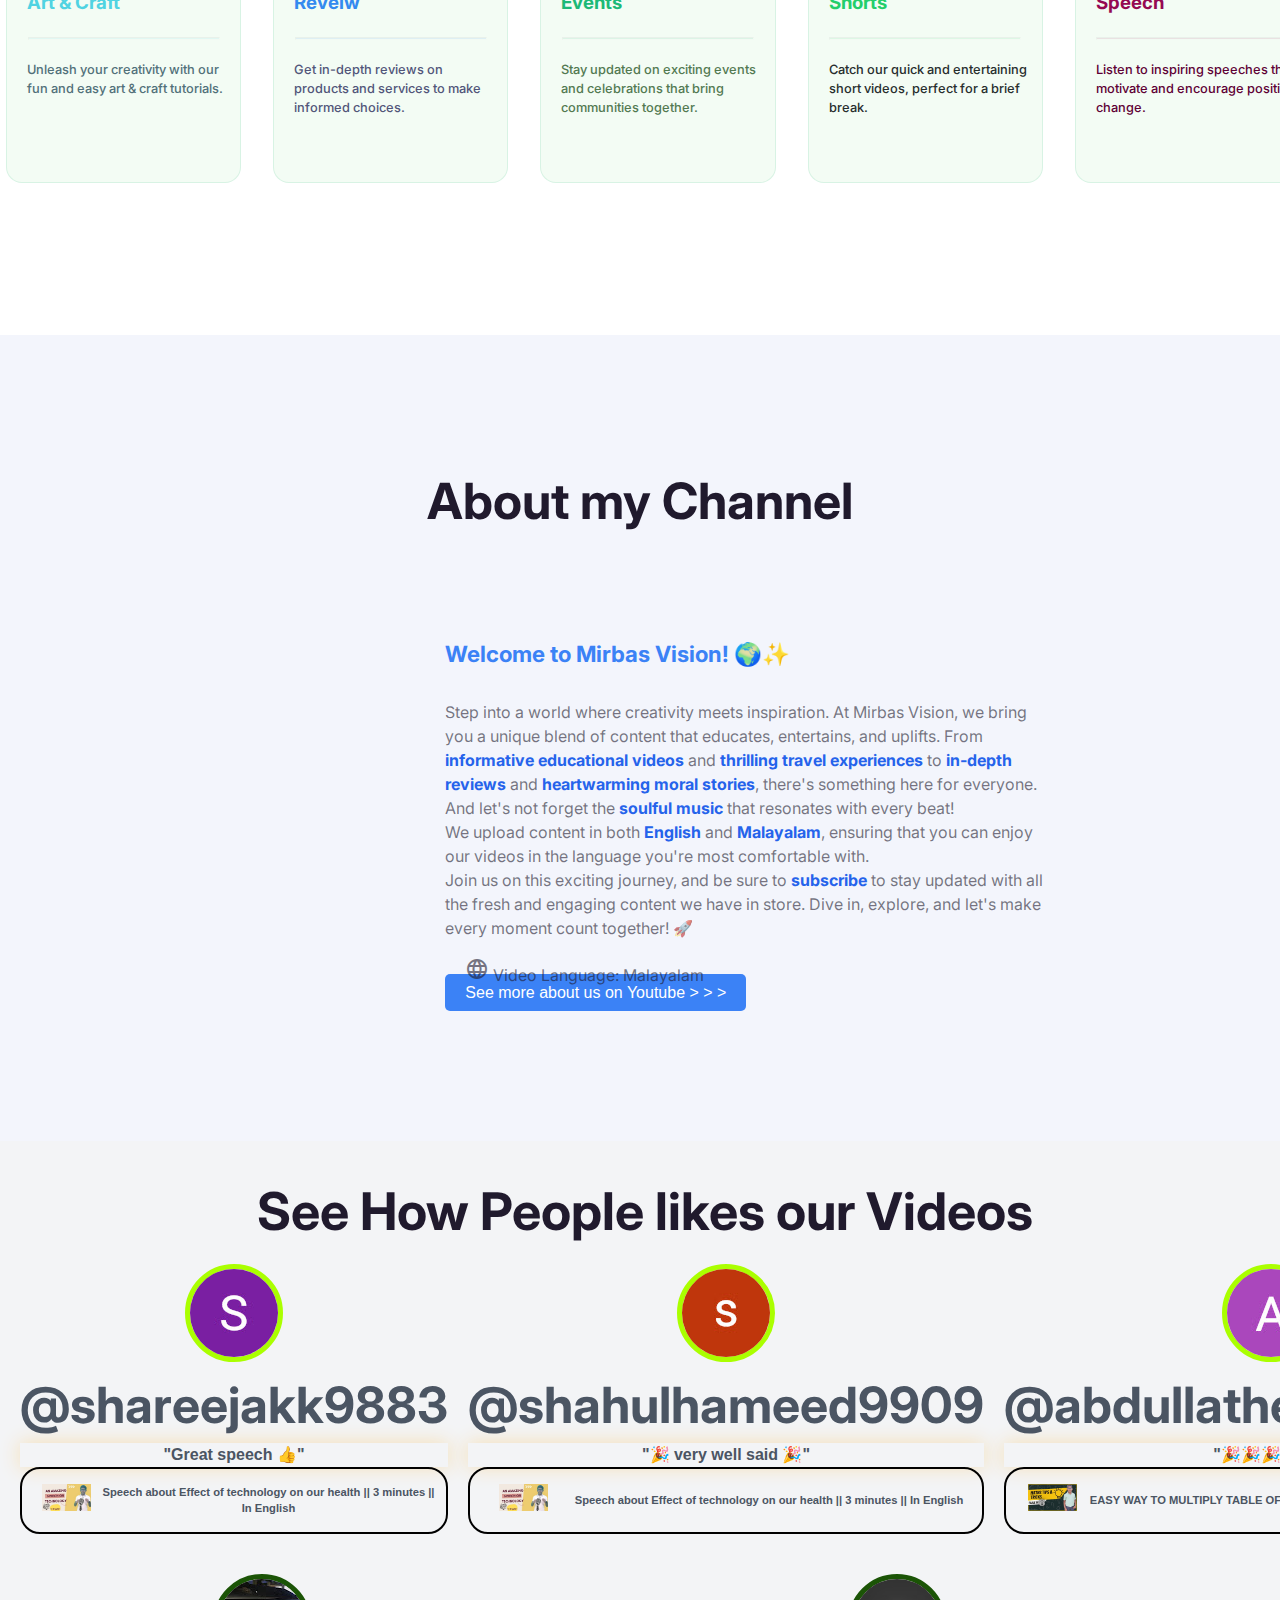
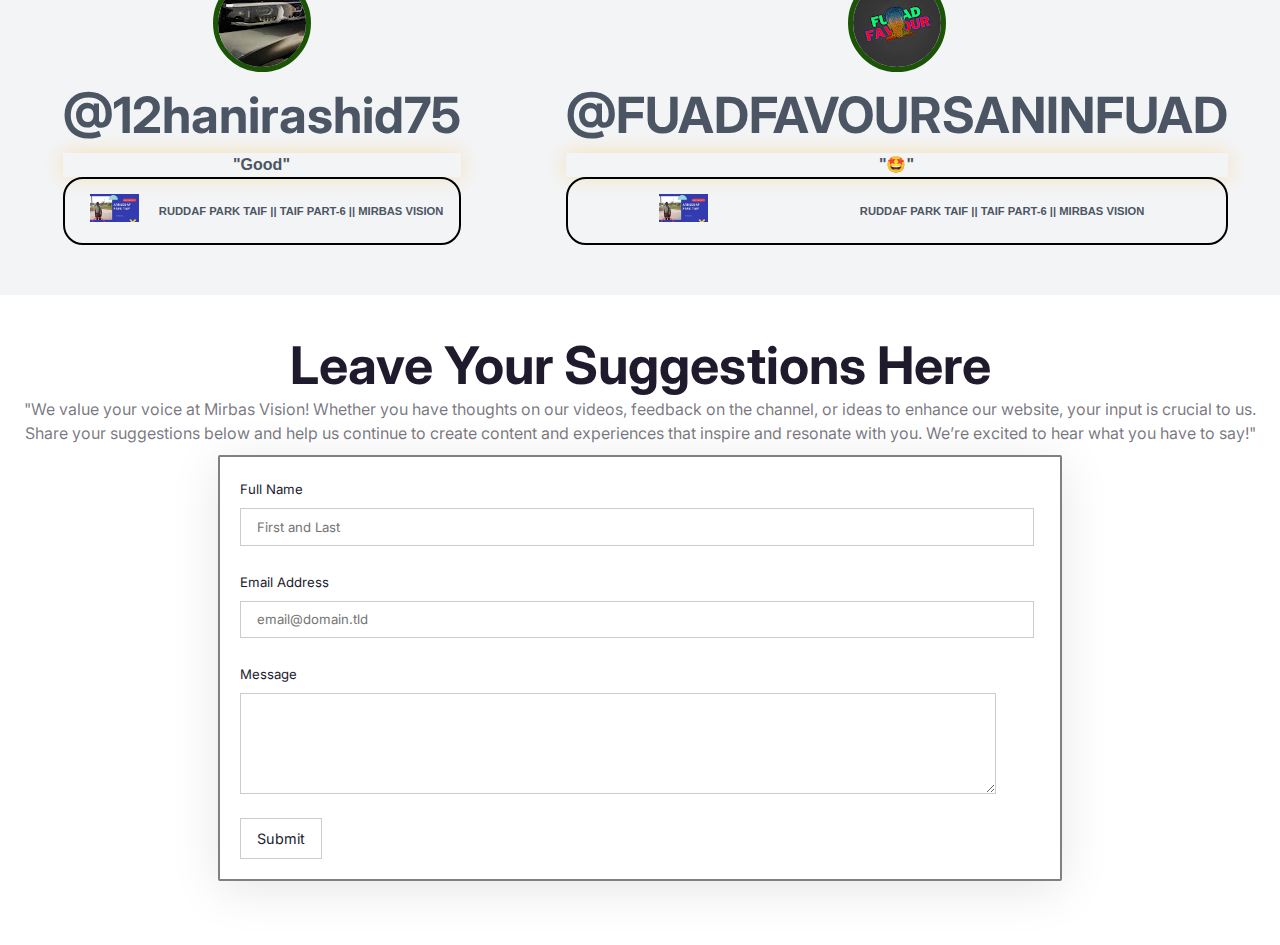
==== commit 81ccc50a: "about-section-edited" ====
--- a/index.html
+++ b/index.html
@@ -150,13 +150,17 @@
 
      <!-- About Section -->
       <div id="about-section">
-        <div style="display: flex; justify-content: space-between;">
-            <h1 class="about-sec-heading main-heading">About my Channel:</h1>
-            <h1 class="about-sec-heading main-heading">About my Channel in Malayalam:</h1>
-        </div>
-        
-        <div id="ab-content-main">
+        <div>
+            <h2 class="about-sec-heading">About my Channel</h2>
+        </div>
+        
+        <div id="ab-content-main"> 
             <div>
+                <iframe width="560" height="315" src="https://www.youtube.com/embed/m2aQiemJc_c?si=rCyb8382GKgwzSpM" class="about-video" title="YouTube video player" frameborder="0" allow="accelerometer; autoplay; clipboard-write; encrypted-media; gyroscope; picture-in-picture; web-share" referrerpolicy="strict-origin-when-cross-origin" allowfullscreen  ></iframe>
+                <p class="video-language"><span class="material-symbols-outlined">language</span> Video Language: Malayalam</p>
+                <img class="shape-graphics-img" src="https://assets.website-files.com/63902f1c487649a4346ac133/63902f1c487649d6266ac178_shape-01.svg" loading="lazy" alt="" class="img-shape" style="will-change: transform; transform: translate3d(0.654656rem, 0.71225rem, 0px) scale3d(1, 1, 1) rotateX(5deg) rotateY(0deg) rotateZ(0deg) skew(0deg, 0deg); transform-style: preserve-3d;">
+            </div>
+            <div style="width: 600px;">
                 <h4 class="welcome-text">Welcome to<span class="m"> M</span><span class="irbas">irbas</span> Vision! 🌍✨</h4>
             <p class="ab-paragraph">
                 Step into a world where creativity meets inspiration. At Mirbas Vision, we bring you a unique blend of content that educates, entertains, and uplifts. From <strong style="color: #2563EB;">informative educational videos</strong> and <strong style="color: #2563EB;">thrilling travel experiences</strong> to <strong style="color: #2563EB;">in-depth reviews</strong> and <strong style="color: #2563EB;">heartwarming moral stories</strong>, there's something here for everyone. And let's not forget the <strong style="color: #2563EB;">soulful music</strong> that resonates with every beat!
@@ -170,11 +174,6 @@
 
             <a href="https://www.youtube.com/@MirbasVisionMirsab" class="see-more-link" target="_blank">See more about us on Youtube > > ></a>
             </div>
-            
-            <div>
-                <iframe width="560" height="315" src="https://www.youtube.com/embed/m2aQiemJc_c?si=rCyb8382GKgwzSpM" title="YouTube video player" frameborder="0" allow="accelerometer; autoplay; clipboard-write; encrypted-media; gyroscope; picture-in-picture; web-share" referrerpolicy="strict-origin-when-cross-origin" allowfullscreen></iframe>
-            </div>
-            
         </div>
 
     </div>
--- a/styles.css
+++ b/styles.css
@@ -246,22 +246,33 @@
 /* About Section */
 
 #about-section {
-    margin: 60px 40px 0 40px;
-    padding-bottom: 100px;
-    background-color: #ffffff1c;
-
+    padding: 8.5rem 1.5rem;
+    background-color: #F3F5FC;
+
+}
+
+.about-video {
+    position: absolute;
+    z-index: 100;
+    margin-left: 50px;
+    margin-top: 20px;
+    border-radius: 10px;
+}
+
+.video-language {
+    padding: 350px 0 0 230px;
+    position: absolute;
+    z-index: 99;
+    text-align: center;
 }
 
 .about-sec-heading {
-    font-weight: 700;
-    font-size: 2rem;
-    
-    margin-right: 20px;
+    text-align: center;
+    margin-bottom: 4.75rem;
 }
 
 .welcome-text {
-    font-size: 20px;
-    font-family: 'Roboto', sans-serif;
+    font-size: 1.4rem;
     line-height: 1.5;
     color: #3B82F6 ;  
 }
@@ -269,8 +280,6 @@
 
 
 .ab-pragraph {
-    font-family: 'Roboto', sans-serif;
-    font-size: 1rem;
     line-height: 1.5;
     color: #4B5563;
 
@@ -280,6 +289,7 @@
 #ab-content-main {
     display: flex;
     justify-content: space-evenly;
+    margin: 0 auto;
 }
 
 .see-more-link {
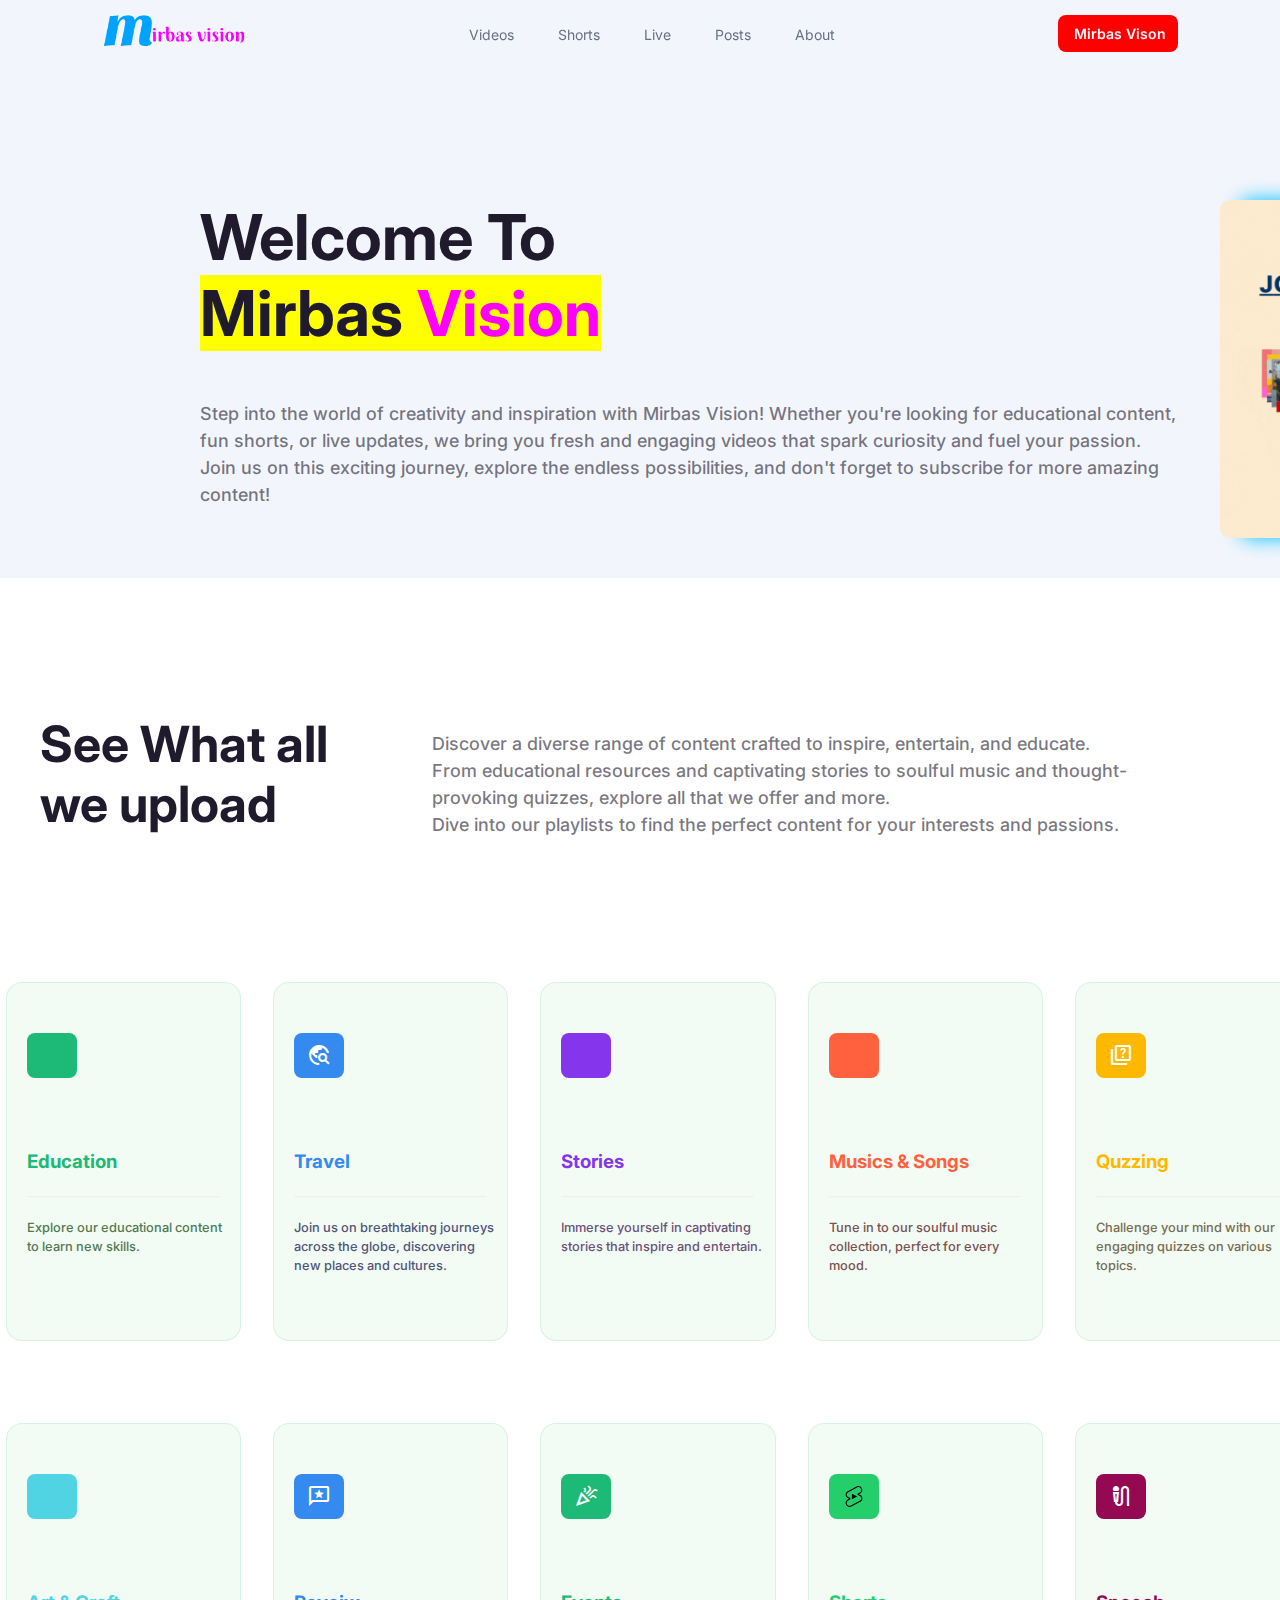
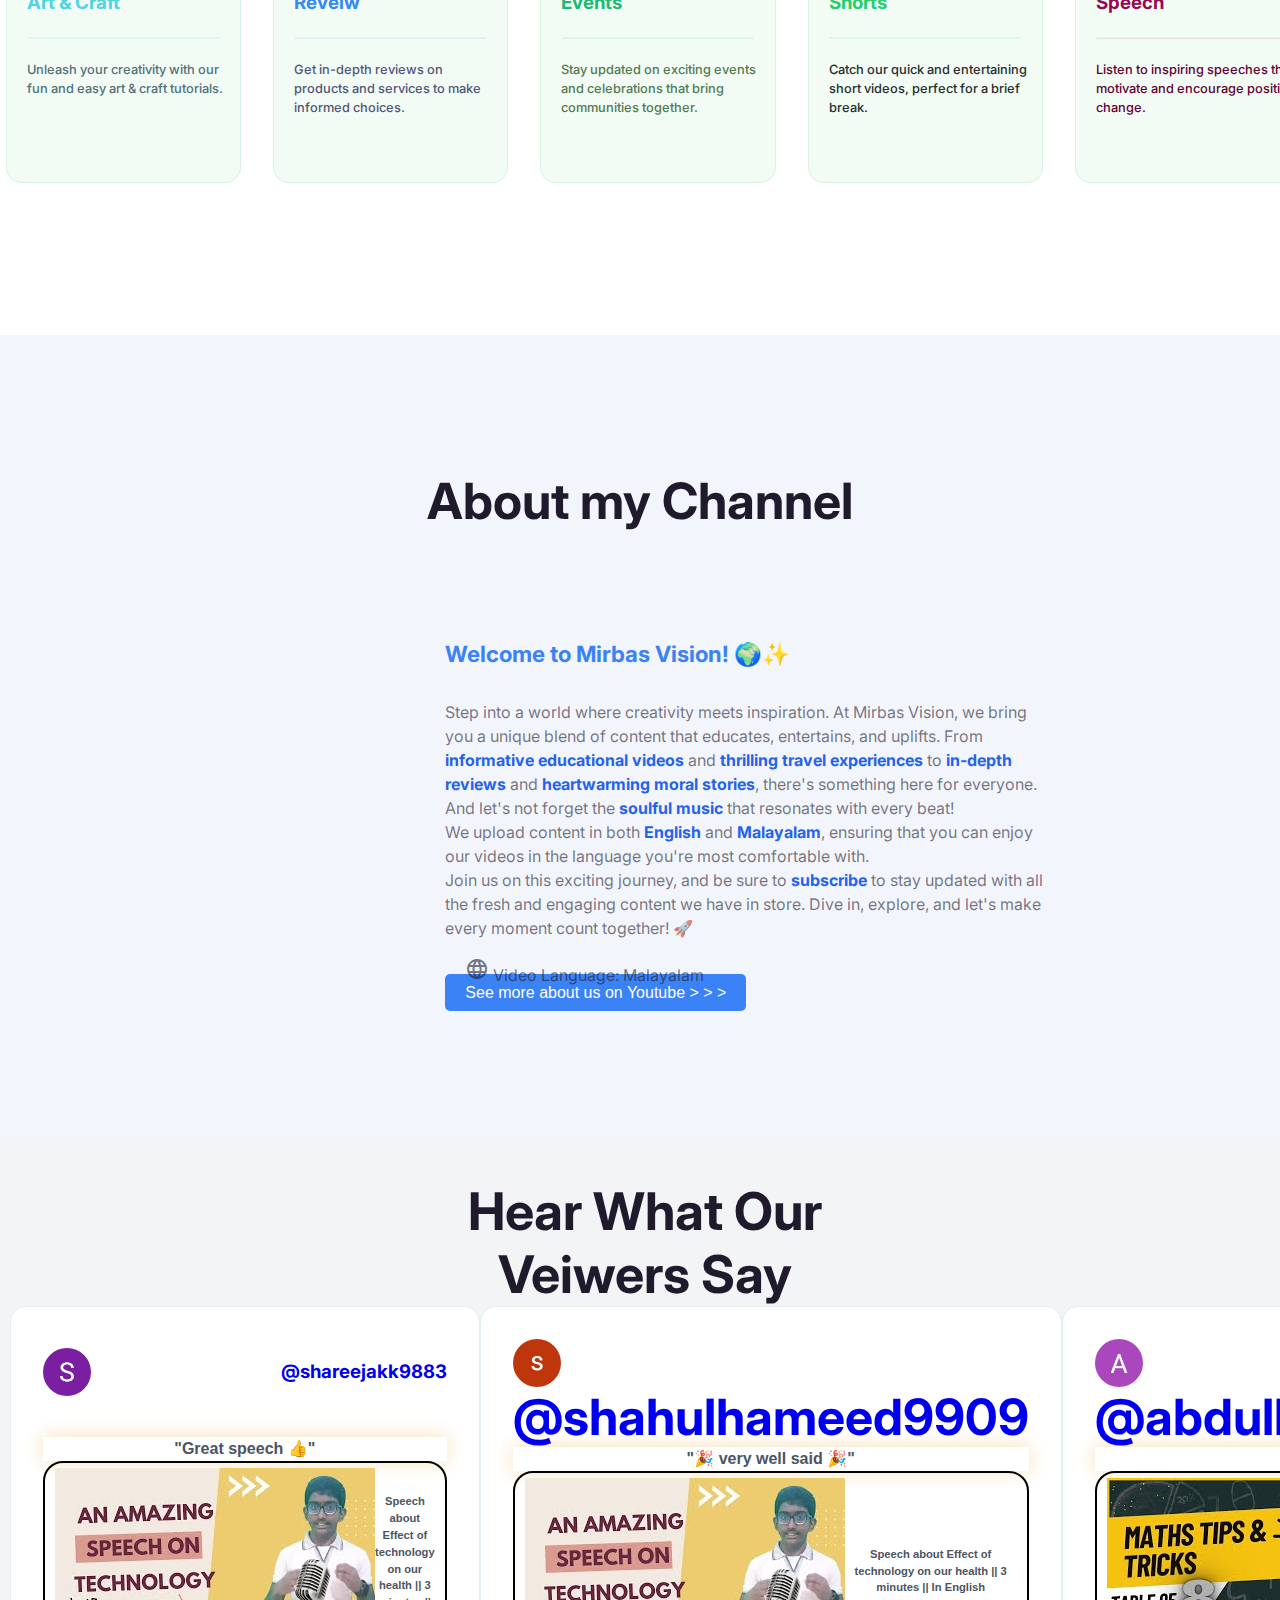
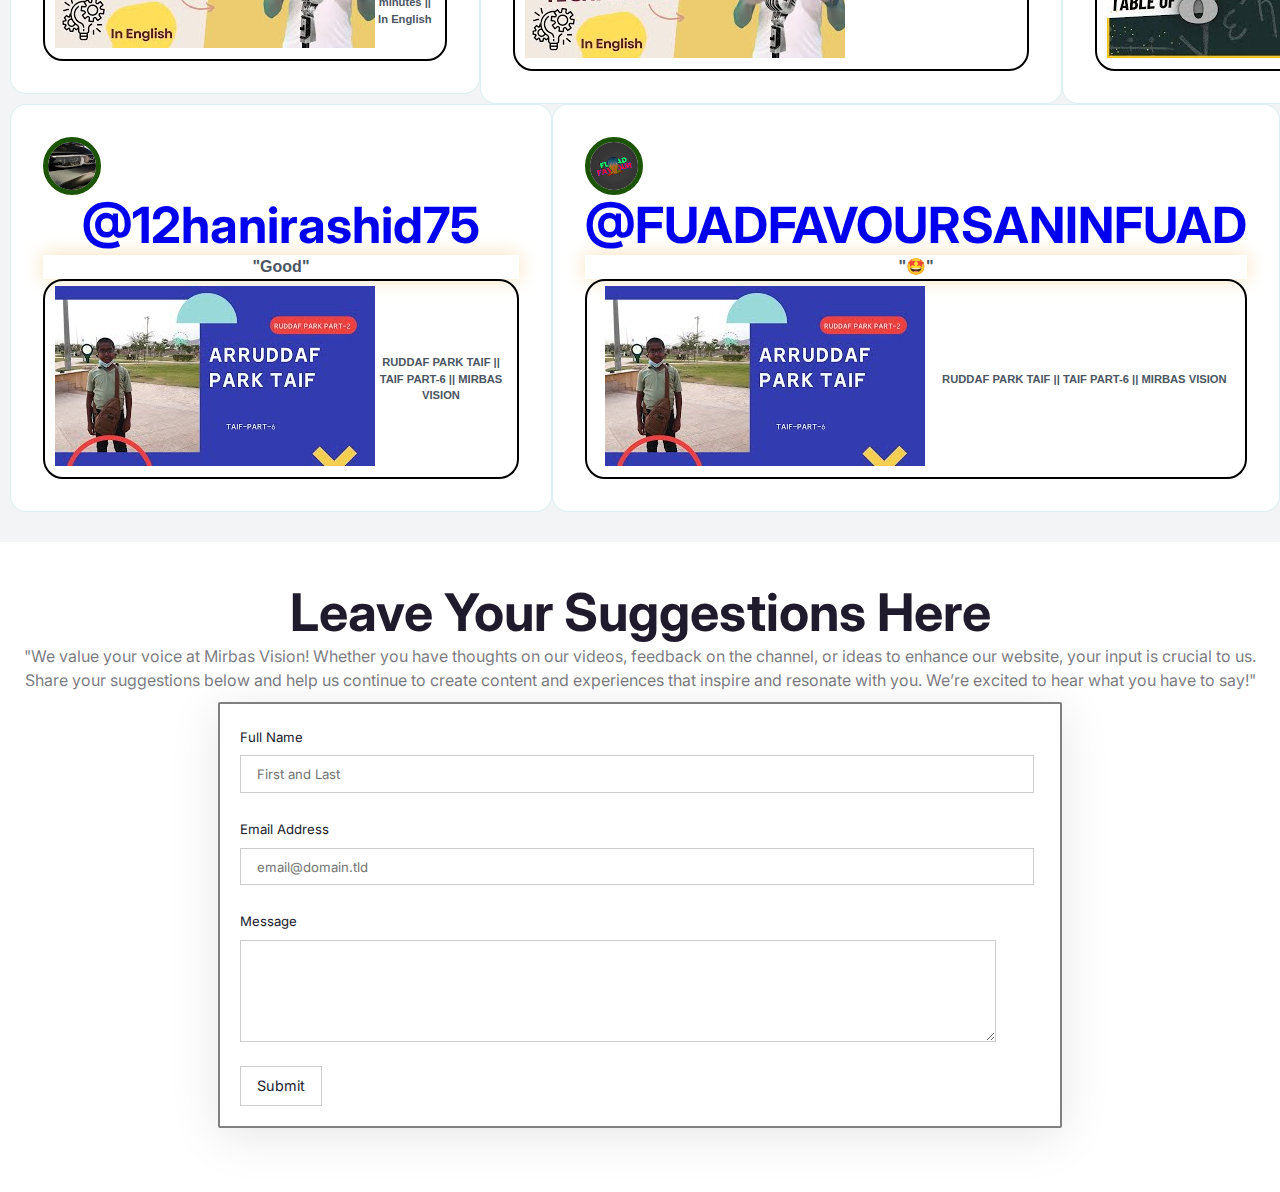
==== commit f545a74a: "comment-sec-half-edited" ====
--- a/index.html
+++ b/index.html
@@ -180,11 +180,13 @@
 
     <!-- comments section-->
     <div id="comment-sec">
-        <h1 class="c-sec-heading main-heading">See How People likes our Videos</h1>
+        <h1 class="c-sec-heading main-heading">Hear What Our <br> Veiwers Say</h1>
         <div class="comments-main-div">
             <div class="comment-body">
-                <img class="commenters-profile-img" src="Images/Profile-1.jpg" alt="commenter's profile picture on Youtube">
-                <a style="text-decoration: none;" href="https://www.youtube.com/@shareejakk9883"><h2 class="commenters-name">@shareejakk9883</h2></a>
+                <div class="reveiwer-details">
+                    <img class="commenters-profile-img" src="Images/Profile-1.jpg" alt="commenter's profile picture on Youtube">
+                    <a style="text-decoration: none;" href="https://www.youtube.com/@shareejakk9883"><h3 class="commenters-name">@shareejakk9883</h3></a>
+                </div>
                 <p class="comment-text">"Great  speech 👍"</p>
                 <div class="commented-video-details-div"></a>
                     <a  href="https://youtu.be/Bf7k4PfpTXc?si=LZ9r51o5opU4KlUM" target="_blank"><img class="commented-video-img" src="Images/video-1.jpg" alt="commented-video-thumbnail"></a>
--- a/styles.css
+++ b/styles.css
@@ -323,19 +323,17 @@
 }
 
 .commenters-profile-img {
-    border-radius: 80px;
-    border: 5px solid rgb(170, 255, 0);
+    display: block;
+    width: 3rem;
+    margin-right: 1rem;
+    border-radius: 50%;
+    border: 0;
+    max-width: 100%;
 }
 
 .commenters-name {
-    color: #4B5563;
-    line-height: 1.5;
     text-decoration: none;
     
-}
-
-.commenters-name:hover {
-    color: blue;
 }
 
 .comment-text {
@@ -358,13 +356,28 @@
 }
 
 .comment-body {
-    margin: 20px 10px 20px 10px;
+    border: .0625rem solid rgba(95, 179, 189, .2);
+    width: 100%;
+    height: 100%;
+    max-width: 100%;
+    padding: 2rem;
+    border-radius: 1rem;
+    background-color: #fff;
+    -webkit-transition: .6s cubic-bezier(.215, .61, .355, 1);
+    transition: .6s cubic-bezier(.215, .61, .355, 1);
+}
+
+.reveiwer-details {
+    display: flex;
+    justify-content: space-between;
+    margin-bottom: 2rem;
+    align-items: center;
 }
 
 
 .commented-video-img {
-    width: 49px;
-    padding: 10px;
+    
+
 }
 
 .commented-video-title {
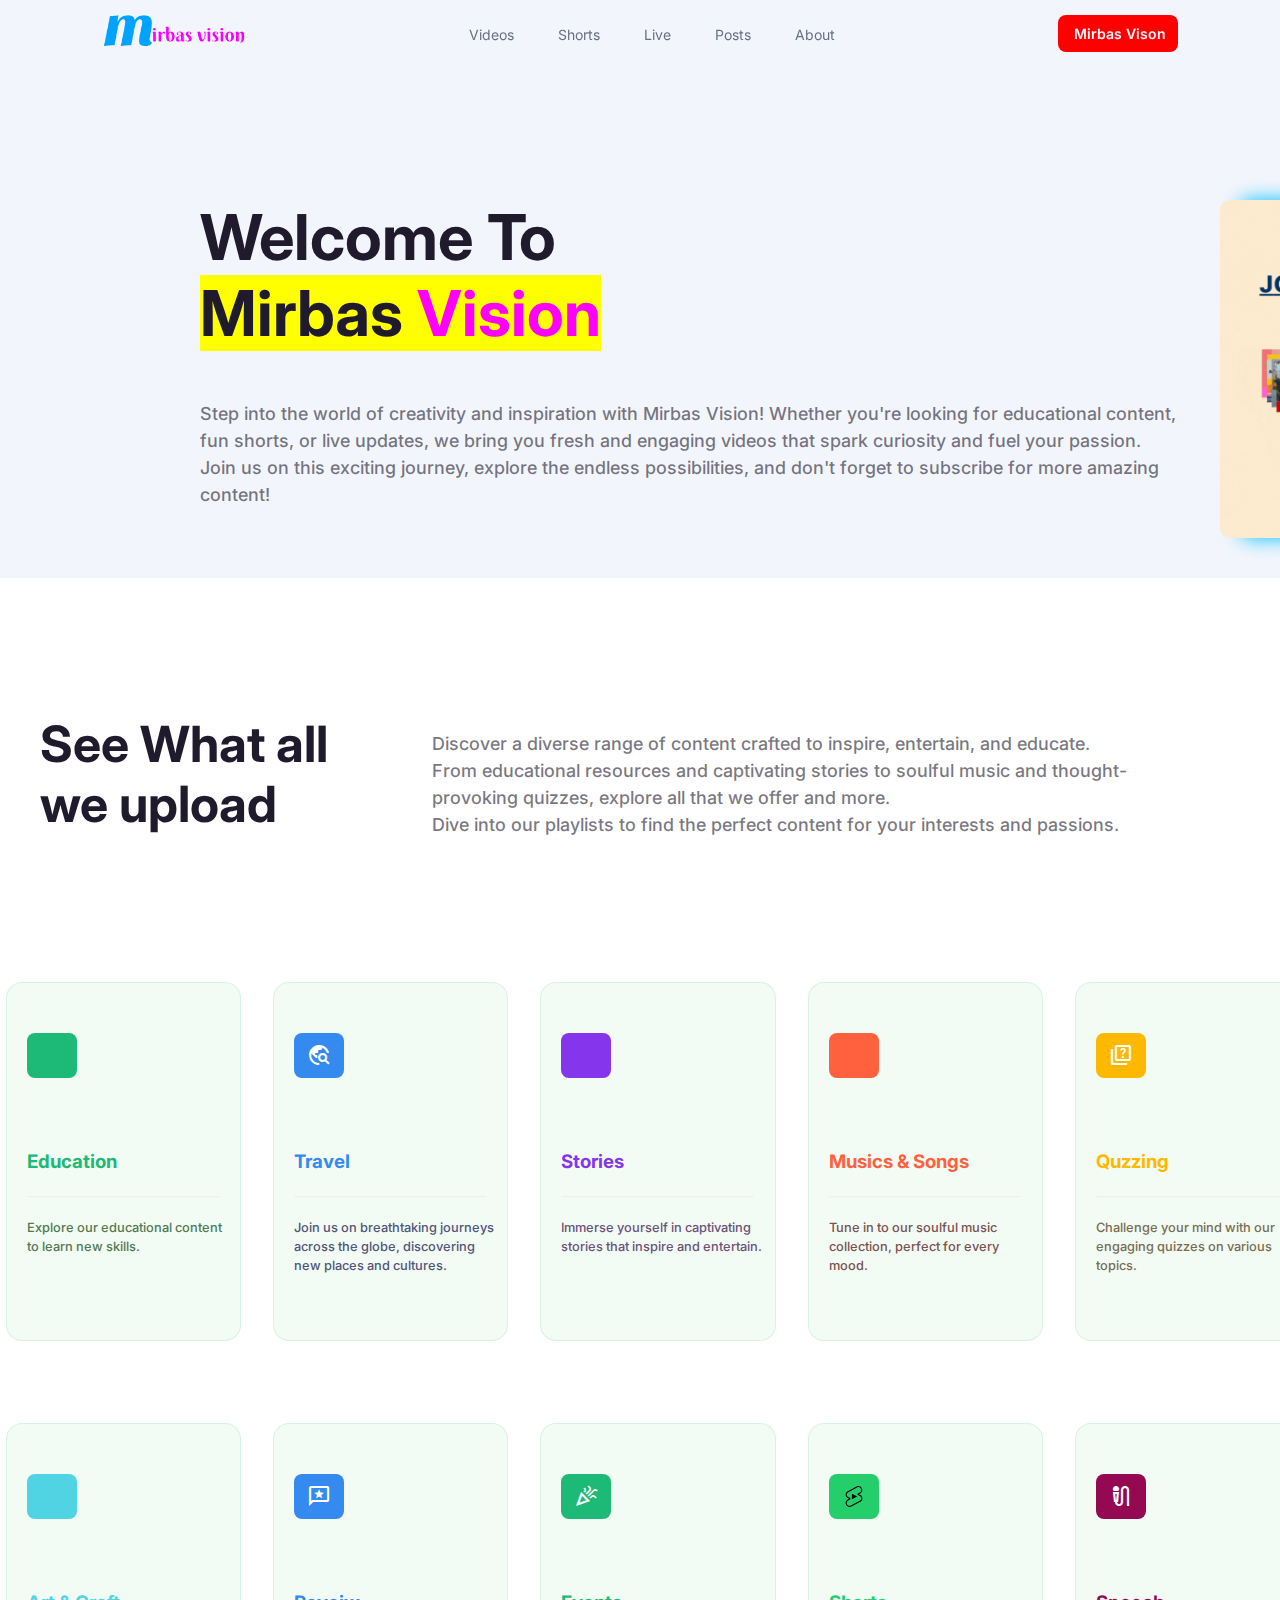
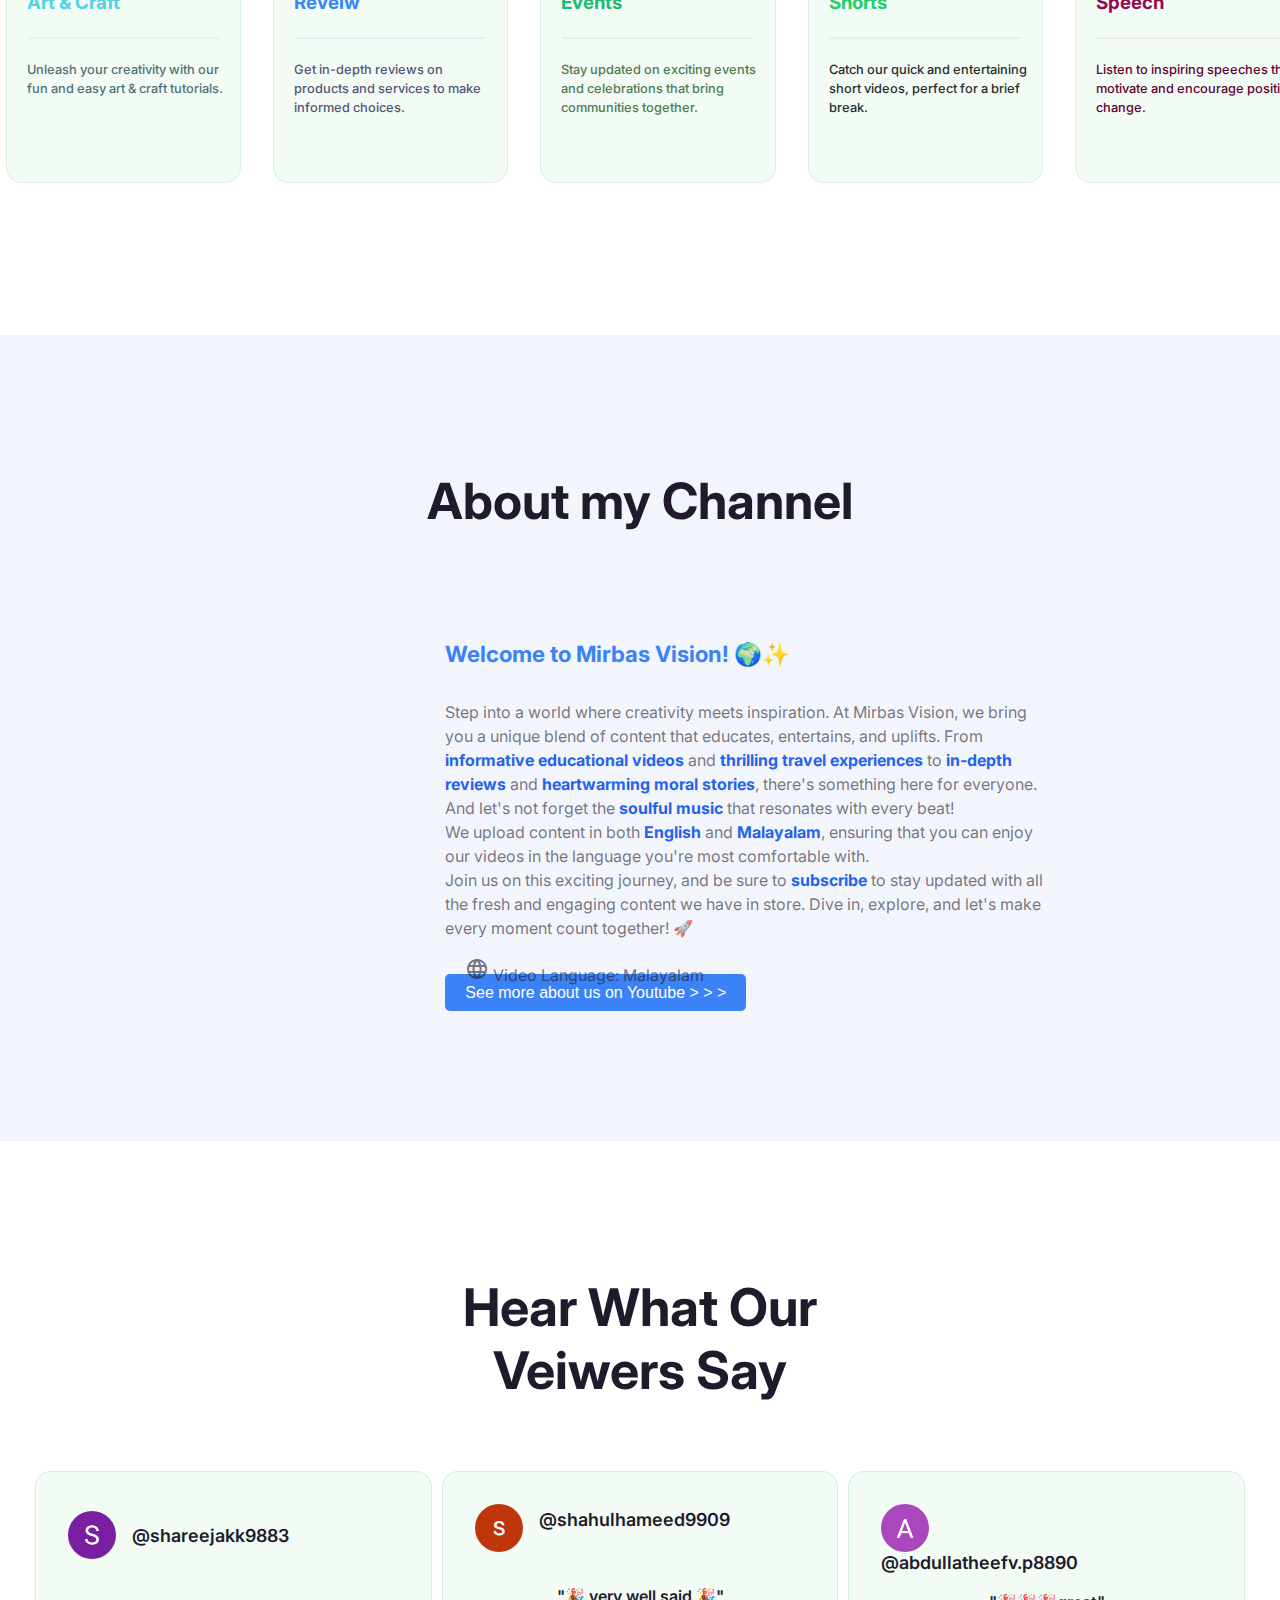
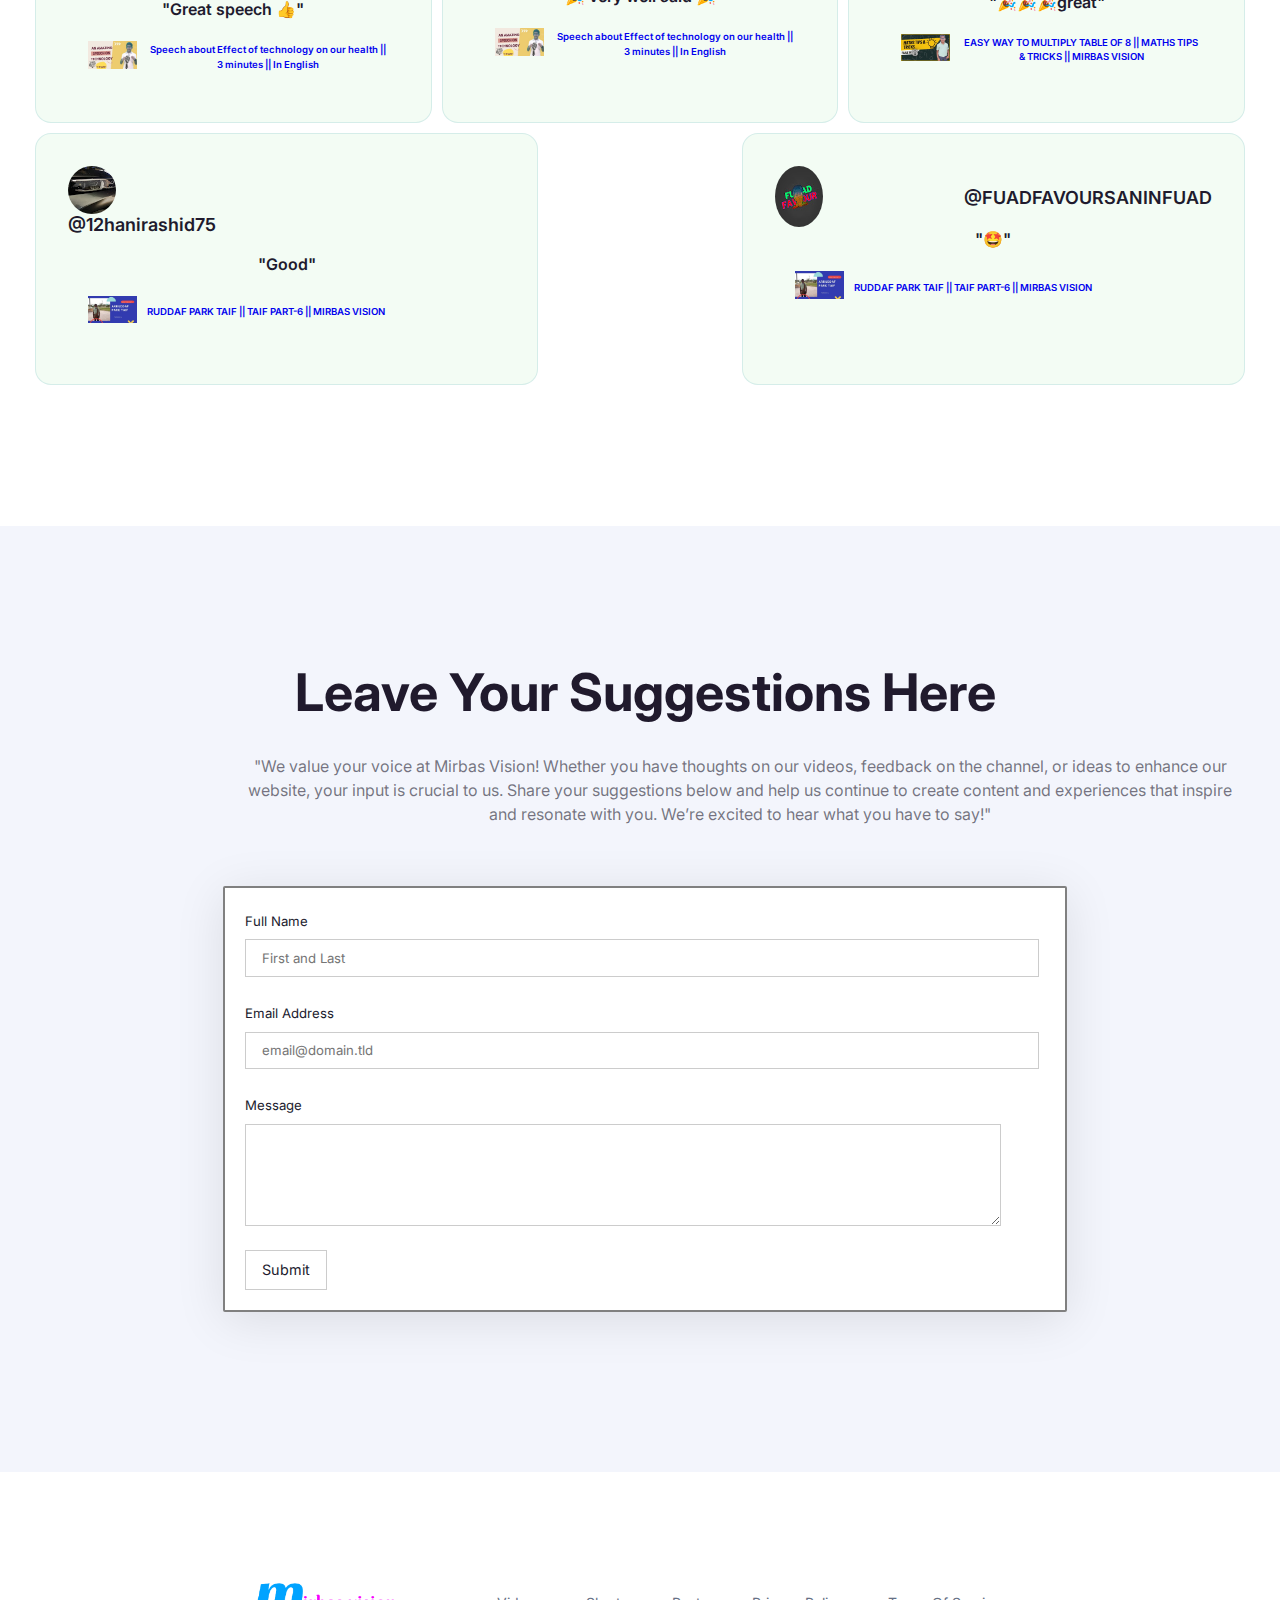
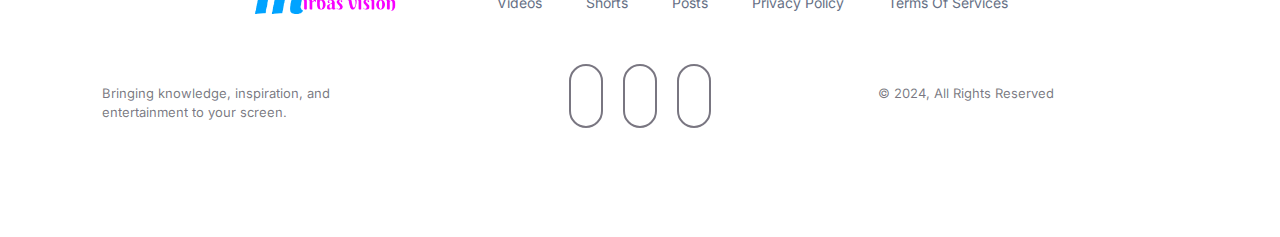
==== commit e2eb537d: "All completed before adding finishing repairs" ====
--- a/index.html
+++ b/index.html
@@ -180,7 +180,7 @@
 
     <!-- comments section-->
     <div id="comment-sec">
-        <h1 class="c-sec-heading main-heading">Hear What Our <br> Veiwers Say</h1>
+        <h1 class="c-sec-heading main-heading" style="margin-bottom: 4rem;">Hear What Our <br> Veiwers Say</h1>
         <div class="comments-main-div">
             <div class="comment-body">
                 <div class="reveiwer-details">
@@ -193,9 +193,12 @@
                     <a class="commented-video-title" href="https://youtu.be/Bf7k4PfpTXc?si=LZ9r51o5opU4KlUM" target="_blank">Speech about Effect of technology on our health || 3 minutes || In English</a>
                 </div>
             </div>
-            <div class="comment-body">
-                <img class="commenters-profile-img" src="Images/Profile-2.jpg" alt="commenter's profile picture on Youtube">
-                <a style="text-decoration: none;" href="https://www.youtube.com/@shahulhameed9909"><h2 class="commenters-name">@shahulhameed9909</h2></a>
+
+            <div class="comment-body">
+                <div class="reveiwer-details">
+                    <img class="commenters-profile-img" src="Images/Profile-2.jpg" alt="commenter's profile picture on Youtube">
+                    <a style="text-decoration: none;" href="https://www.youtube.com/@shahulhameed9909"><h2 class="commenters-name">@shahulhameed9909</h2></a>
+                </div>
                 <p class="comment-text">"🎉 very well said 🎉"</p>
                 <div class="commented-video-details-div"></a>
                     <a  href="https://youtu.be/Bf7k4PfpTXc?si=LZ9r51o5opU4KlUM" target="_blank"><img class="commented-video-img" src="Images/video-1.jpg" alt="commented-video-thumbnail"></a>
@@ -203,6 +206,9 @@
                 </div>
             </div>
             <div class="comment-body">
+                <div class="comments-main-div">
+
+                </div>
                 <img class="commenters-profile-img" src="Images/Profile-3.jpg" alt="commenter's profile picture on Youtube">
                 <a style="text-decoration: none;" href="https://www.youtube.com/@abdullatheefv.p8890"><h2 class="commenters-name">@abdullatheefv.p8890</h2></a>
                 <p class="comment-text">"🎉🎉🎉great"</p>
@@ -214,7 +220,10 @@
         </div>
         <div class="comments-main-div">
             <div class="comment-body">
-                <img class="commenters-profile-img b" src="Images/Profile-4.jpg" alt="commenter's profile picture on Youtube">
+                <div class="comments-main-div">
+
+                </div>
+                <img class="commenters-profile-img" src="Images/Profile-4.jpg" alt="commenter's profile picture on Youtube">
                 <a style="text-decoration: none;" href="https://www.youtube.com/@12hanirashid750"><h2 class="commenters-name">@12hanirashid75</h2></a>
                 <p class="comment-text">"Good"</p>
                 <div class="commented-video-details-div"></a>
@@ -223,8 +232,10 @@
                 </div>
             </div>
             <div class="comment-body">
-                <img class="commenters-profile-img b" src="Images/Profile - 5.jpg" alt="commenter's profile picture on Youtube">
-                <a style="text-decoration: none;" href="https://www.youtube.com/@FUADFAVOURSANINFUAD"><h2 class="commenters-name">@FUADFAVOURSANINFUAD</h2></a>
+                <div class="comments-main-div">
+                    <img class="commenters-profile-img b" src="Images/Profile - 5.jpg" alt="commenter's profile picture on Youtube">
+                <a style="text-decoration: none;" href="https://www.youtube.com/@FUADFAVOURSANINFUAD"><h3 class="commenters-name">@FUADFAVOURSANINFUAD</h3></a>
+                </div>
                 <p class="comment-text">"🤩"</p>
                 <div class="commented-video-details-div"></a>
                     <a  href="https://youtu.be/i2f1PzJlBdQ?si=f2pxNvwM7X4YpVJN" target="_blank"><img class="commented-video-img" src="Images/video-3.jpg" alt="commented-video-thumbnail"></a>
@@ -238,7 +249,7 @@
     <!-- Suggestion Section -->
     <div id="suggest-section">
         <h1 class="suggest-sec-heading main-heading">Leave Your Suggestions Here</h1>
-        <p class="sub-heading" style="text-align: center;">"We value your voice at Mirbas Vision! Whether you have thoughts on our videos, feedback on the channel, or ideas to enhance our website, your input is crucial to us. Share your suggestions below and help us continue to create content and experiences that inspire and resonate with you. We’re excited to hear what you have to say!"
+        <p class="sub-heading-suggest" style="text-align: center;">"We value your voice at Mirbas Vision! Whether you have thoughts on our videos, feedback on the channel, or ideas to enhance our website, your input is crucial to us. Share your suggestions below and help us continue to create content and experiences that inspire and resonate with you. We’re excited to hear what you have to say!"
 
         </p>
 
@@ -261,10 +272,30 @@
     </div>
 
     <!-- Footer Section -->
-     <div id="footer-sec">
-        <img src="" alt="">
-     </div>
-
+    <div id="footer-sec">
+        <div id="footbar" style="z-index: 1000000000;">
+            <div>
+               <a style="margin-right: 80px;" href="index.html"><img id="main-logo-img" src="Images\nav logo.png" alt="logo"></a>
+                
+            </div>
+            <div>
+                <a style="color: black; text-decoration: none;" href="#"><span class="nav-link">Videos</span></a>
+                <a style="color: black; text-decoration: none;" href="#"><span class="nav-link">Shorts</span></a>
+                <a style="color: black; text-decoration: none;" href="#"><span class="nav-link">Posts</span></a>
+                <a style="color: black; text-decoration: none;" href="#"><span class="nav-link">Privacy Policy</span></a>
+                <a style="color: black; text-decoration: none;" href="#about-section"><span class="nav-link">Terms Of Services</span></a>
+            </div>
+        </div>
+        <div class="footer-second-part">
+            <p class="footer-para">Bringing knowledge, inspiration, and entertainment to your screen.</p>
+            <div>
+                <a href=""><div style="display: inline;" class="social-links"><i class="fa-brands fa-youtube fa-2xl" style="color: #ff0000;"></i></div></a>  
+                <a href=""><div style="display: inline;" class="social-links"><i class="fa-regular fa-envelope fa-2xl" style="color: black;"></i></div></a> 
+                <a href=""><div style="display: inline;" class="social-links"><i class="fa-brands fa-github fa-2xl" style="color: black;"></i></div></a> 
+            </div>
+            <p class="footer-para">© 2024, All Rights Reserved</p>
+        </div>
+    </div>
      <script>
         function isInViewport(element) {
             const rect = element.getBoundingClientRect();
--- a/styles.css
+++ b/styles.css
@@ -57,8 +57,8 @@
     font-size: .875rem;
     line-height: 1.2rem;
     text-decoration: none;
-}
-
+    transition: all .3s linear;
+}
 
 #yt-channel-btn {
     -webkit-text-size-adjust: 100%;
@@ -80,14 +80,15 @@
 }
 
 .nav-link:hover {
-    border-bottom: 4px solid #fcbf49;
+    border-bottom: 2px solid #fcbf49;
     color: black;
-    padding-bottom: 2px;
-    font-weight: 600;
+    padding-bottom: 0.5px;
+    font-weight: 600;
+    
 }
 
 .nav-link.about-active {
-    border-bottom: 4px solid #fcbf49;
+    border-bottom: 3px solid #fcbf49;
     font-weight: 600;
   }
 
@@ -193,12 +194,12 @@
     height: 307.688px;
     border-color: rgba(28, 185, 119, .12);
     margin: 16px;
-    transition: all .10s ease-out;
+    transition: all .2s linear;
 }
 
 .content-items:hover {
     width: 250px ;
-    box-shadow: 0px 0px 20px chocolate;
+    box-shadow: 0px 0px 20px ;
 }
 .content-text {
     margin-bottom: 10px;
@@ -301,6 +302,7 @@
     text-decoration: none; 
     font-family: 'Roboto', sans-serif;
     margin-top: 50px;
+    transition: all .5s ease-in-out;
     
 }
 
@@ -310,16 +312,17 @@
 /* Comments Section */
 
 #comment-sec {
-    background-color:#F3F4F6;
-    padding: 40px 0 30px 10px;
-    text-align: center;
-
+    background-color:white;
+    padding: 136px 0;
+    text-align: center;
+    margin: 0 30px;
 }
 
 
 .comments-main-div {
     display: flex;
-    justify-content: space-around;
+    justify-content: space-between;
+    text-align: left;
 }
 
 .commenters-profile-img {
@@ -333,60 +336,60 @@
 
 .commenters-name {
     text-decoration: none;
+    margin-bottom: 1rem;
+    font-size: 1.125rem;
+    font-weight: 600;
+    color: #201a2d;
+}
+
+.comment-text {
+    font-size: 1rem;
+    font-weight: 600;
+    line-height: 1.5;
+    margin-bottom: 5px;
+    text-align: center;
+    color: #201a2d;
     
 }
 
-.comment-text {
-    font-family: 'Roboto', sans-serif;
-    font-size: 1rem;
-    font-weight: 600;
-    line-height: 1.5;
-    color: #4B5563;
-    /* background-color: white; */
-    box-shadow: 0 0 20px wheat;
-}
-
 .commented-video-details-div {
     display: flex;
-    justify-content: space-around;
     align-items: center;
-    border: 2px solid black;
-    border-radius: 20px;
     padding: 5px 10px;
 }
 
 .comment-body {
     border: .0625rem solid rgba(95, 179, 189, .2);
-    width: 100%;
-    height: 100%;
-    max-width: 100%;
+    width: 437.462px;
+    height: 185.962px;
+    margin: 5px;
     padding: 2rem;
     border-radius: 1rem;
-    background-color: #fff;
+    background-color: #f3fcf4;
     -webkit-transition: .6s cubic-bezier(.215, .61, .355, 1);
     transition: .6s cubic-bezier(.215, .61, .355, 1);
 }
 
 .reveiwer-details {
     display: flex;
-    justify-content: space-between;
     margin-bottom: 2rem;
     align-items: center;
+    color: inherit;
 }
 
 
 .commented-video-img {
-    
+    width: 49px;
+    padding: 10px;
 
 }
 
 .commented-video-title {
     text-decoration: none;
-    font-family: 'Roboto', sans-serif;
-    font-size: 0.7rem;
-    font-weight: 600;
-    line-height: 1.5;
-    color: #4B5563;
+    text-align: center;
+    font-size: 0.6rem;
+    font-weight: 600;
+    line-height: 1.5;
 }
 
 .commented-video-details-div:hover .commented-video-title {
@@ -396,23 +399,27 @@
 .commented-video-details-div:hover::before {
     content: "See more comments from this video";
     text-align: center;
-    font-family: 'Roboto', sans-serif;
     font-size: 0.8rem;
-    font-weight: 900;
+    font-weight: 600;
     line-height: 1.5;
     color: #4B5563;
 }
-
-.b {
-    border: 5px solid rgb(27, 84, 6);
-}
-
 /* Suggestion Section */
-
 #suggest-section {
-    padding: 0 20px;
-    margin: 40px 0 30px 0;
-    text-align: center;
+    padding: 136px 0 150px 10px;
+    background-color: #F3F5FC;
+    text-align: center;
+}
+
+.suggest-sec-heading {
+    margin-bottom: 30px;
+}
+
+.sub-heading-suggest {
+    margin-bottom: 50px;
+    width: 1000px;
+    text-align: center;
+    padding-left: 230px;
 }
 
 .suggestion-input-main-container {
@@ -422,9 +429,6 @@
     border-radius: 2px;
     margin: 10px;
     box-shadow: 0 8px 50px rgba(0, 0, 0, 0.1);
-
-
-    
 }
 
 form {
@@ -522,3 +526,38 @@
   appearance: radio;
 }
 
+
+/* Footer */
+#footer-sec{
+ margin: 96px 24px 64px 24px;
+ padding-bottom: 50px;
+}
+
+#footbar {
+    font-size: 14px;
+    font-family: Inter, sans-serif;
+    display: flex;
+    justify-content: center;
+    padding: 15px 0 15px 0;
+    top: 0;
+    z-index: 99;
+    width: -webkit-fill-available; 
+}
+
+.footer-second-part {
+    display: flex;
+    justify-content: space-around;
+    margin: 50px 0 0 0;
+}
+
+.social-links {
+    margin: 0 10px;
+    border-radius: 50px;
+    padding: 20px 15px;
+    border: 2px solid rgba(32, 26, 45, .6);;
+}
+
+.footer-para {
+    width: 300px;
+    font-size: 13px;
+}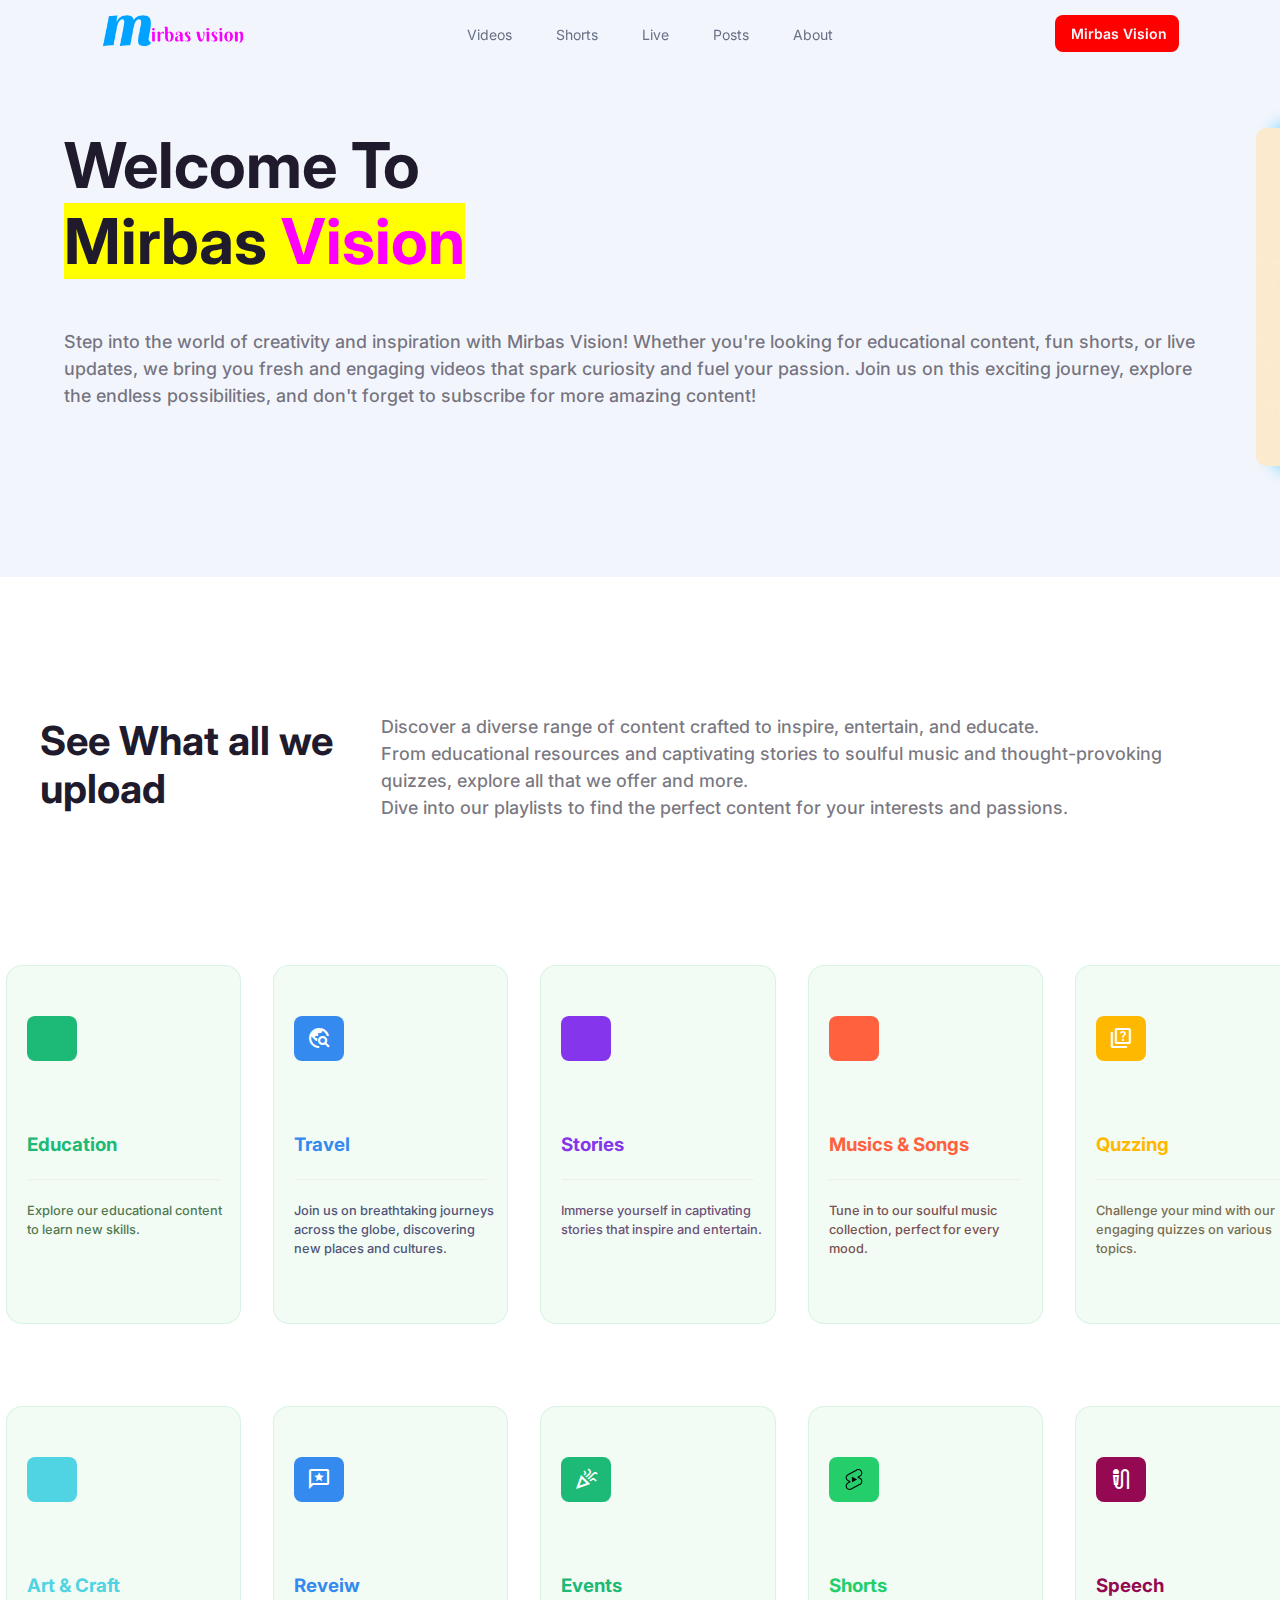
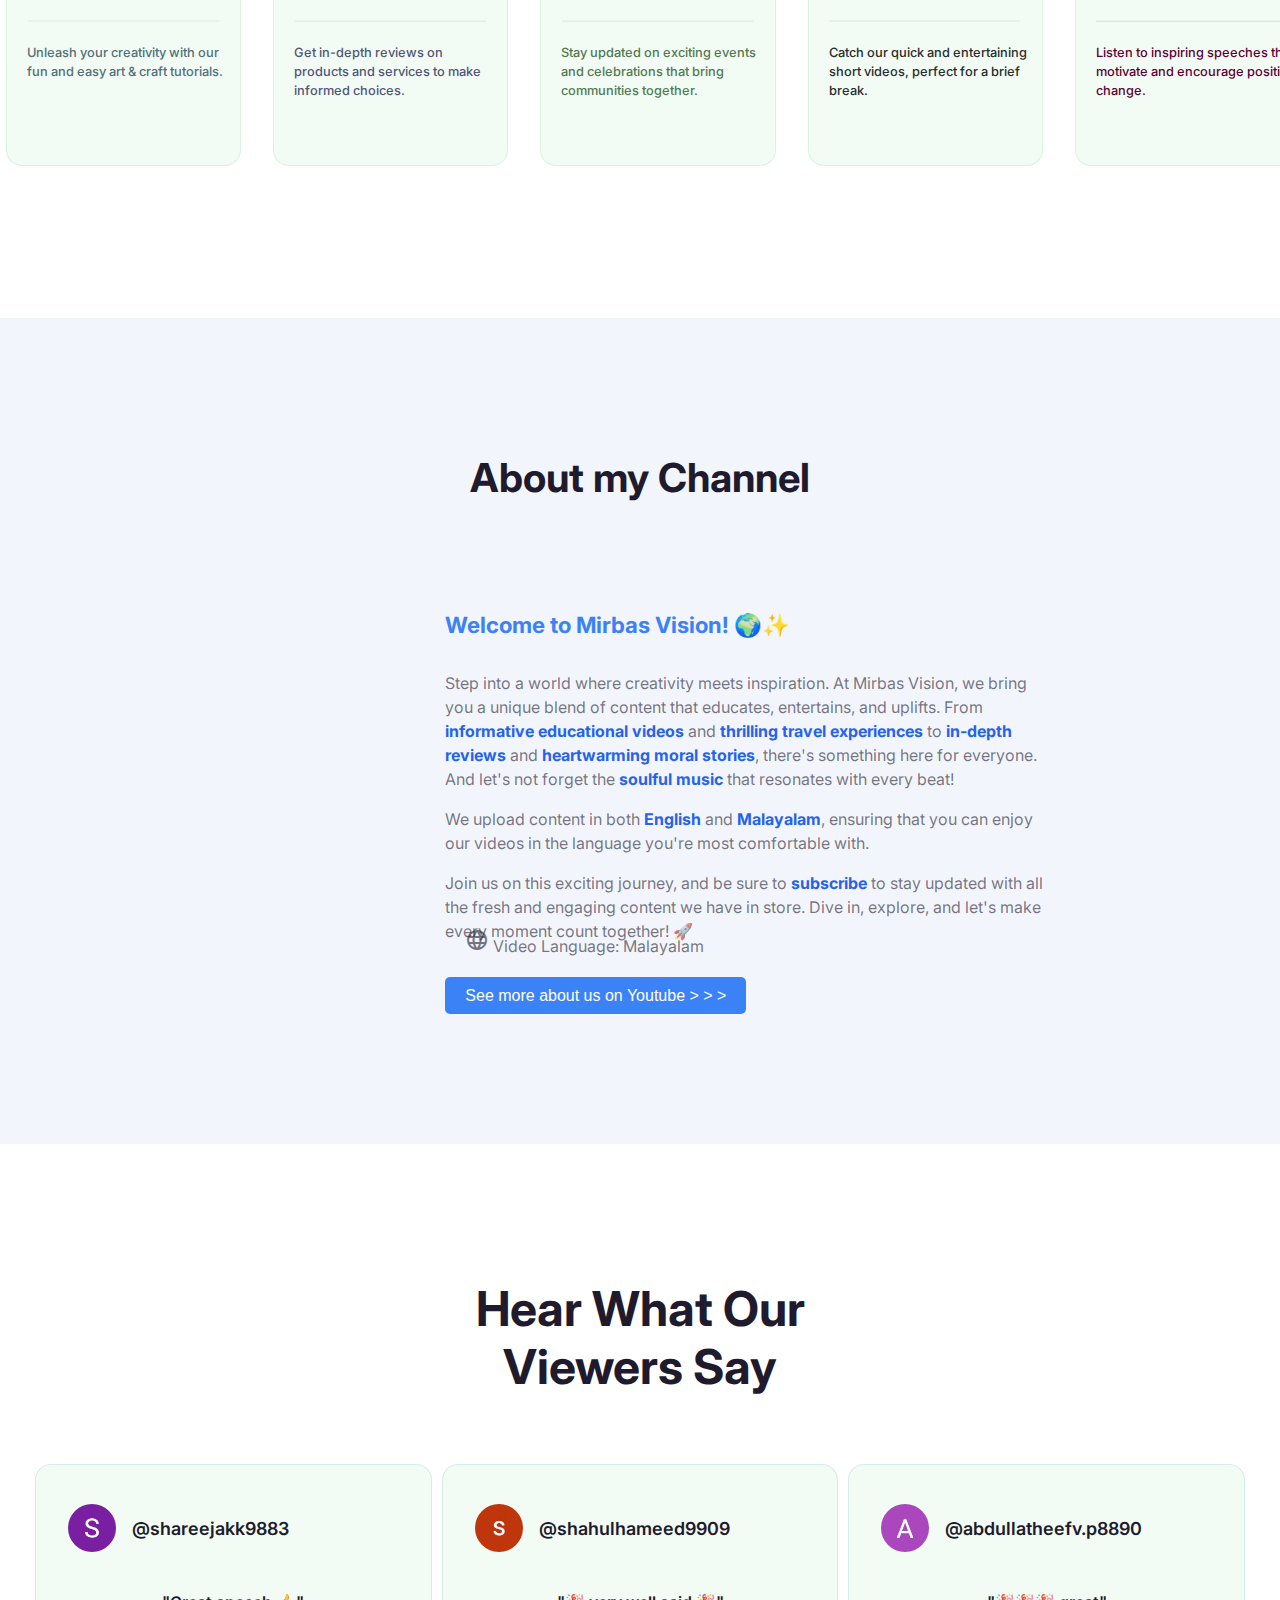
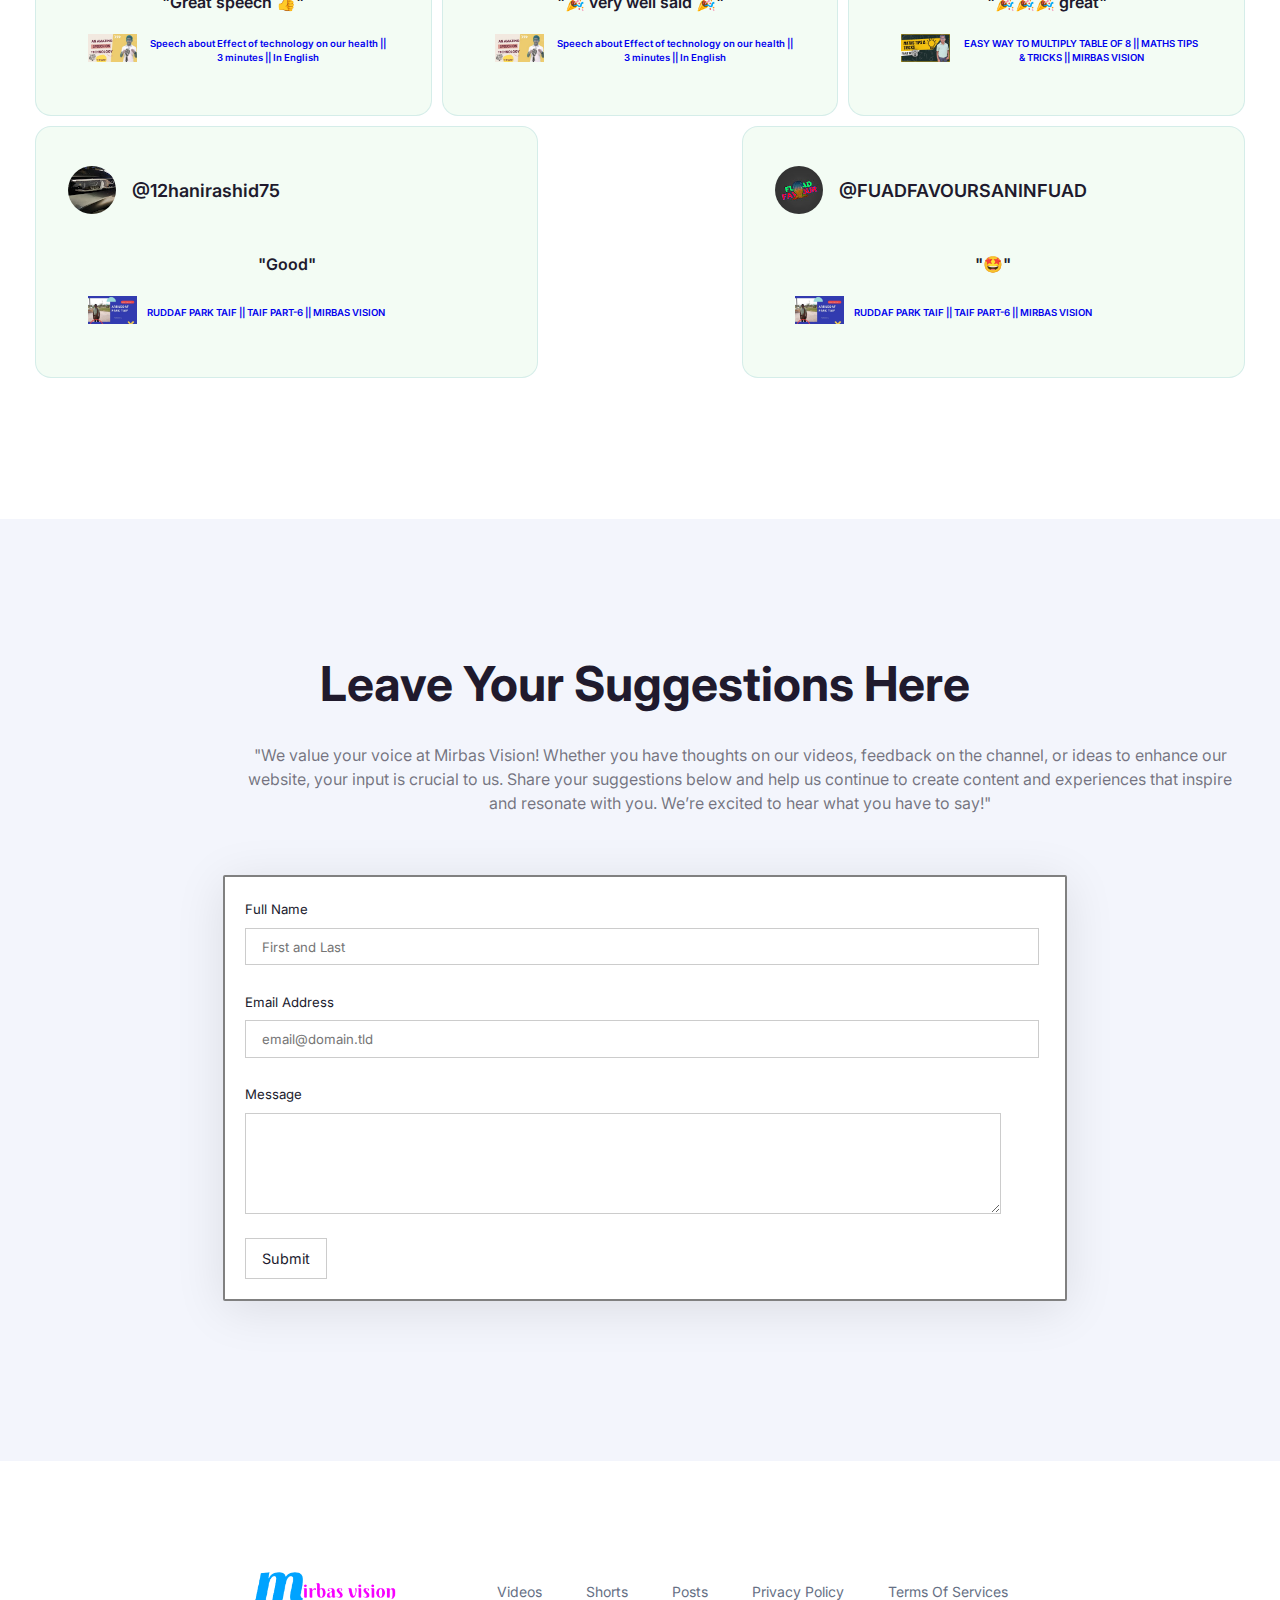
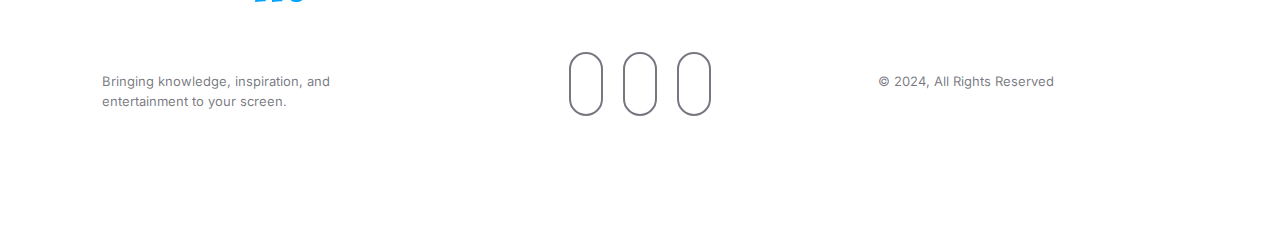
==== commit 2a9fb39c: "Non-responsive - Site" ====
--- a/index.html
+++ b/index.html
@@ -18,22 +18,30 @@
 </head>
 <body>
     <!-- Nav Bar -->
-    <div id="navbar" style="z-index: 1000000000;">
-        <div>
-           <a href="index.html"><img id="main-logo-img" src="Images\nav logo.png" alt="logo"></a>
-            
-        </div>
-        <div>
-            <a style="color: black; text-decoration: none;" href="#"><span class="nav-link">Videos</span></a>
-            <a style="color: black; text-decoration: none;" href="#"><span class="nav-link">Shorts</span></a>
-            <a style="color: black; text-decoration: none;" href="#"><span class="nav-link">Live</span></a>
-            <a style="color: black; text-decoration: none;" href="#"><span class="nav-link">Posts</span></a>
-            <a style="color: black; text-decoration: none;" href="#about-section"><span class="nav-link about-link">About</span></a>
-        </div>
-        <div>
-            <a href="https://www.youtube.com/@MirbasVisionMirsab"  target="_blank"><button id="yt-channel-btn"><i class="fa-brands fa-youtube" style="color: white;margin-right: 4px;"></i>Mirbas Vison</button></a>
-        </div>
-    </div>
+    <div id="navbar">
+        <a href="index.html"><img id="main-logo-img" src="Images/nav logo.png" alt="logo"></a>
+        
+        <!-- Nav links -->
+        <div id="nav-links">
+            <a class="nav-link" href="#">Videos</a>
+            <a class="nav-link" href="#">Shorts</a>
+            <a class="nav-link" href="#">Live</a>
+            <a class="nav-link" href="#">Posts</a>
+            <a class="nav-link" href="#about-section">About</a>
+        </div>
+        
+        <!-- Mirbas Vision button (Visible on larger screens) -->
+        <button id="yt-channel-btn">
+            <i class="fa-brands fa-youtube" style="color: white; margin-right: 4px;"></i>Mirbas Vision
+        </button>
+    
+        <!-- Hamburger menu icon (Visible on mobile) -->
+        <div id="menu-icon" onclick="toggleMenu()">
+            <i class="fa fa-bars"></i>
+        </div>
+    </div>
+    
+    
 
     <!-- Secction - 1 -->
     <div id="sec-1" style="z-index: 0;">
@@ -179,72 +187,111 @@
     </div>
 
     <!-- comments section-->
-    <div id="comment-sec">
-        <h1 class="c-sec-heading main-heading" style="margin-bottom: 4rem;">Hear What Our <br> Veiwers Say</h1>
-        <div class="comments-main-div">
-            <div class="comment-body">
-                <div class="reveiwer-details">
-                    <img class="commenters-profile-img" src="Images/Profile-1.jpg" alt="commenter's profile picture on Youtube">
-                    <a style="text-decoration: none;" href="https://www.youtube.com/@shareejakk9883"><h3 class="commenters-name">@shareejakk9883</h3></a>
-                </div>
-                <p class="comment-text">"Great  speech 👍"</p>
-                <div class="commented-video-details-div"></a>
-                    <a  href="https://youtu.be/Bf7k4PfpTXc?si=LZ9r51o5opU4KlUM" target="_blank"><img class="commented-video-img" src="Images/video-1.jpg" alt="commented-video-thumbnail"></a>
-                    <a class="commented-video-title" href="https://youtu.be/Bf7k4PfpTXc?si=LZ9r51o5opU4KlUM" target="_blank">Speech about Effect of technology on our health || 3 minutes || In English</a>
-                </div>
-            </div>
-
-            <div class="comment-body">
-                <div class="reveiwer-details">
-                    <img class="commenters-profile-img" src="Images/Profile-2.jpg" alt="commenter's profile picture on Youtube">
-                    <a style="text-decoration: none;" href="https://www.youtube.com/@shahulhameed9909"><h2 class="commenters-name">@shahulhameed9909</h2></a>
-                </div>
-                <p class="comment-text">"🎉 very well said 🎉"</p>
-                <div class="commented-video-details-div"></a>
-                    <a  href="https://youtu.be/Bf7k4PfpTXc?si=LZ9r51o5opU4KlUM" target="_blank"><img class="commented-video-img" src="Images/video-1.jpg" alt="commented-video-thumbnail"></a>
-                    <a class="commented-video-title" href="https://youtu.be/Bf7k4PfpTXc?si=LZ9r51o5opU4KlUM" target="_blank">Speech about Effect of technology on our health || 3 minutes || In English</a>
-                </div>
-            </div>
-            <div class="comment-body">
-                <div class="comments-main-div">
-
-                </div>
+<div id="comment-sec">
+    <h1 class="c-sec-heading main-heading" style="margin-bottom: 4rem;">Hear What Our <br> Viewers Say</h1>
+
+    <!-- First Row (3 Comments) -->
+    <div class="comments-main-div">
+        <!-- Comment-1 by Shareejakk9883 -->
+        <div class="comment-body">
+            <div class="reveiwer-details">
+                <img class="commenters-profile-img" src="Images/Profile-1.jpg" alt="commenter's profile picture on Youtube">
+                <a style="text-decoration: none;" href="https://www.youtube.com/@shareejakk9883">
+                    <h3 class="commenters-name">@shareejakk9883</h3>
+                </a>
+            </div>
+            <p class="comment-text">"Great speech 👍"</p>
+            <div class="commented-video-details-div">
+                <a href="https://youtu.be/Bf7k4PfpTXc?si=LZ9r51o5opU4KlUM" target="_blank">
+                    <img class="commented-video-img" src="Images/video-1.jpg" alt="commented-video-thumbnail">
+                </a>
+                <a class="commented-video-title" href="https://youtu.be/Bf7k4PfpTXc?si=LZ9r51o5opU4KlUM" target="_blank">
+                    Speech about Effect of technology on our health || 3 minutes || In English
+                </a>
+            </div>
+        </div>
+
+        <!-- Comment-2 by Shahulhameed -->
+        <div class="comment-body">
+            <div class="reveiwer-details">
+                <img class="commenters-profile-img" src="Images/Profile-2.jpg" alt="commenter's profile picture on Youtube">
+                <a style="text-decoration: none;" href="https://www.youtube.com/@shahulhameed9909">
+                    <h3 class="commenters-name">@shahulhameed9909</h3>
+                </a>
+            </div>
+            <p class="comment-text">"🎉 very well said 🎉"</p>
+            <div class="commented-video-details-div">
+                <a href="https://youtu.be/Bf7k4PfpTXc?si=LZ9r51o5opU4KlUM" target="_blank">
+                    <img class="commented-video-img" src="Images/video-1.jpg" alt="commented-video-thumbnail">
+                </a>
+                <a class="commented-video-title" href="https://youtu.be/Bf7k4PfpTXc?si=LZ9r51o5opU4KlUM" target="_blank">
+                    Speech about Effect of technology on our health || 3 minutes || In English
+                </a>
+            </div>
+        </div>
+
+        <!-- Comment-3 by Abdullatheef -->
+        <div class="comment-body">
+            <div class="reveiwer-details">
                 <img class="commenters-profile-img" src="Images/Profile-3.jpg" alt="commenter's profile picture on Youtube">
-                <a style="text-decoration: none;" href="https://www.youtube.com/@abdullatheefv.p8890"><h2 class="commenters-name">@abdullatheefv.p8890</h2></a>
-                <p class="comment-text">"🎉🎉🎉great"</p>
-                <div class="commented-video-details-div"></a>
-                    <a  href="https://youtu.be/zej38-uhLE8?si=8oQ_Bh1FddoycqNY" target="_blank"><img class="commented-video-img" src="Images/video-2.jpg" alt="commented-video-thumbnail"></a>
-                    <a class="commented-video-title" href="https://youtu.be/zej38-uhLE8?si=8oQ_Bh1FddoycqNY" target="_blank">EASY WAY TO MULTIPLY TABLE OF 8 || MATHS TIPS & TRICKS || MIRBAS VISION</a>
-                </div>
-            </div>
-        </div>
-        <div class="comments-main-div">
-            <div class="comment-body">
-                <div class="comments-main-div">
-
-                </div>
+                <a style="text-decoration: none;" href="https://www.youtube.com/@abdullatheefv.p8890">
+                    <h3 class="commenters-name">@abdullatheefv.p8890</h3>
+                </a>
+            </div>
+            <p class="comment-text">"🎉🎉🎉 great"</p>
+            <div class="commented-video-details-div">
+                <a href="https://youtu.be/zej38-uhLE8?si=8oQ_Bh1FddoycqNY" target="_blank">
+                    <img class="commented-video-img" src="Images/video-2.jpg" alt="commented-video-thumbnail">
+                </a>
+                <a class="commented-video-title" href="https://youtu.be/zej38-uhLE8?si=8oQ_Bh1FddoycqNY" target="_blank">
+                    EASY WAY TO MULTIPLY TABLE OF 8 || MATHS TIPS & TRICKS || MIRBAS VISION
+                </a>
+            </div>
+        </div>
+    </div>
+
+    <!-- Second Row (2 Comments) -->
+    <div class="comments-main-div">
+        <!-- Comment-4 by Hanirashid -->
+        <div class="comment-body">
+            <div class="reveiwer-details">
                 <img class="commenters-profile-img" src="Images/Profile-4.jpg" alt="commenter's profile picture on Youtube">
-                <a style="text-decoration: none;" href="https://www.youtube.com/@12hanirashid750"><h2 class="commenters-name">@12hanirashid75</h2></a>
-                <p class="comment-text">"Good"</p>
-                <div class="commented-video-details-div"></a>
-                    <a  href="https://youtu.be/i2f1PzJlBdQ?si=f2pxNvwM7X4YpVJN" target="_blank"><img class="commented-video-img" src="Images/video-3.jpg" alt="commented-video-thumbnail"></a>
-                    <a class="commented-video-title" href="https://youtu.be/i2f1PzJlBdQ?si=f2pxNvwM7X4YpVJN" target="_blank">RUDDAF PARK TAIF || TAIF PART-6 || MIRBAS VISION</a>
-                </div>
-            </div>
-            <div class="comment-body">
-                <div class="comments-main-div">
-                    <img class="commenters-profile-img b" src="Images/Profile - 5.jpg" alt="commenter's profile picture on Youtube">
-                <a style="text-decoration: none;" href="https://www.youtube.com/@FUADFAVOURSANINFUAD"><h3 class="commenters-name">@FUADFAVOURSANINFUAD</h3></a>
-                </div>
-                <p class="comment-text">"🤩"</p>
-                <div class="commented-video-details-div"></a>
-                    <a  href="https://youtu.be/i2f1PzJlBdQ?si=f2pxNvwM7X4YpVJN" target="_blank"><img class="commented-video-img" src="Images/video-3.jpg" alt="commented-video-thumbnail"></a>
-                    <a class="commented-video-title" href="https://youtu.be/i2f1PzJlBdQ?si=f2pxNvwM7X4YpVJN" target="_blank">RUDDAF PARK TAIF || TAIF PART-6 || MIRBAS VISION</a>
-                </div>
-            </div>
-
-        </div>
-    </div>
+                <a style="text-decoration: none;" href="https://www.youtube.com/@12hanirashid750">
+                    <h3 class="commenters-name">@12hanirashid75</h3>
+                </a>
+            </div>
+            <p class="comment-text">"Good"</p>
+            <div class="commented-video-details-div">
+                <a href="https://youtu.be/i2f1PzJlBdQ?si=f2pxNvwM7X4YpVJN" target="_blank">
+                    <img class="commented-video-img" src="Images/video-3.jpg" alt="commented-video-thumbnail">
+                </a>
+                <a class="commented-video-title" href="https://youtu.be/i2f1PzJlBdQ?si=f2pxNvwM7X4YpVJN" target="_blank">
+                    RUDDAF PARK TAIF || TAIF PART-6 || MIRBAS VISION
+                </a>
+            </div>
+        </div>
+
+        <!-- Comment-5 by Fuad -->
+        <div class="comment-body">
+            <div class="reveiwer-details">
+                <img class="commenters-profile-img" src="Images/Profile - 5.jpg" alt="commenter's profile picture on Youtube">
+                <a style="text-decoration: none;" href="https://www.youtube.com/@FUADFAVOURSANINFUAD">
+                    <h3 class="commenters-name">@FUADFAVOURSANINFUAD</h3>
+                </a>
+            </div>
+            <p class="comment-text">"🤩"</p>
+            <div class="commented-video-details-div">
+                <a href="https://youtu.be/i2f1PzJlBdQ?si=f2pxNvwM7X4YpVJN" target="_blank">
+                    <img class="commented-video-img" src="Images/video-3.jpg" alt="commented-video-thumbnail">
+                </a>
+                <a class="commented-video-title" href="https://youtu.be/i2f1PzJlBdQ?si=f2pxNvwM7X4YpVJN" target="_blank">
+                    RUDDAF PARK TAIF || TAIF PART-6 || MIRBAS VISION
+                </a>
+            </div>
+        </div>
+    </div>
+</div>
+
 
     <!-- Suggestion Section -->
     <div id="suggest-section">
@@ -324,5 +371,16 @@
         }
       });
      </script>
+
+<script>
+    function toggleMenu() {
+        var navLinks = document.getElementById("nav-links");
+        if (navLinks.style.display === "flex") {
+            navLinks.style.display = "none";
+        } else {
+            navLinks.style.display = "flex";
+        }
+    }
+</script>
 </body>
 </html>--- a/styles.css
+++ b/styles.css
@@ -1,9 +1,9 @@
-/* Main / Common */
+/* General/Common */
 body {
     margin: 0;
     font-family: Inter, sans-serif;
     color: #201a2d;
-    font-size: 1rem;
+    font-size: 1rem; /* 16px, as 1rem is relative to the root font-size */
     line-height: 1.5;
     scrollbar-width: thin;
     scroll-behavior: smooth;
@@ -12,23 +12,26 @@
 
 h1 {
     margin: 0;
-    font-size: 3.25rem;
+    font-size: 3rem; /* Instead of 3.25rem, reduce for responsiveness */
     line-height: 1.2;
     font-weight: 700;
 }
+
 h2 {
     margin-top: 0;
     margin-bottom: 0;
-    font-size: 3.125rem;
+    font-size: 2.5rem; /* Reduced for smaller screens */
     line-height: 1.2;
     font-weight: 700;
 }
 
 p {
     margin-top: 0;
-    margin-bottom: 0;
+    margin-bottom: 1rem;
+    font-size: 1rem; /* Keep font size relative to body */
     color: rgba(32, 26, 45, .6);
 }
+
 /* Nav Bar */
 #navbar {
     font-size: 14px;
@@ -38,9 +41,8 @@
     padding: 15px 0 15px 0;
     position: fixed;
     top: 0;
-    z-index: 99;
+    z-index: 9999;
     width: -webkit-fill-available;
-    
 }
 
 #main-logo-img {
@@ -64,7 +66,7 @@
     -webkit-text-size-adjust: 100%;
     font-family: Inter, sans-serif;
     position: relative;
-    padding: 8px 12px; 
+    padding: 8px 12px;
     margin: 0;
     font-size: .875rem;
     cursor: pointer;
@@ -76,8 +78,13 @@
     color: #f3f5fc;
     font-weight: 600;
     text-align: center;
-    transition: all .10s cubic-bezier(.89,1.02,1,-0.74) .2s ;
-}
+    transition: all .10s cubic-bezier(.89,1.02,1,-0.74) .2s;
+}
+
+#menu-icon {
+    display: none;
+}
+
 
 .nav-link:hover {
     border-bottom: 2px solid #fcbf49;
@@ -88,6 +95,7 @@
 }
 
 .nav-link.about-active {
+    transition: all .5s linear;
     border-bottom: 3px solid #fcbf49;
     font-weight: 600;
   }
@@ -106,11 +114,12 @@
 #sec-1 {
     display: flex;
     justify-content: space-around;
-    padding: 200px 100px 30px 200px;
+    padding: 10% 5%;
     margin: 0;
+    background-color: #F3F5FC;
+    width: auto;
     position: relative;
     background-color: #F3F5FC;
-    width: auto;
 
 }
 
@@ -349,7 +358,6 @@
     margin-bottom: 5px;
     text-align: center;
     color: #201a2d;
-    
 }
 
 .commented-video-details-div {
@@ -357,7 +365,6 @@
     align-items: center;
     padding: 5px 10px;
 }
-
 .comment-body {
     border: .0625rem solid rgba(95, 179, 189, .2);
     width: 437.462px;
@@ -366,7 +373,6 @@
     padding: 2rem;
     border-radius: 1rem;
     background-color: #f3fcf4;
-    -webkit-transition: .6s cubic-bezier(.215, .61, .355, 1);
     transition: .6s cubic-bezier(.215, .61, .355, 1);
 }
 
@@ -560,4 +566,9 @@
 .footer-para {
     width: 300px;
     font-size: 13px;
-}+}
+
+
+/* respnsive */
+/* * Mobile and Tablet (max-width: 768px) */ 
+
